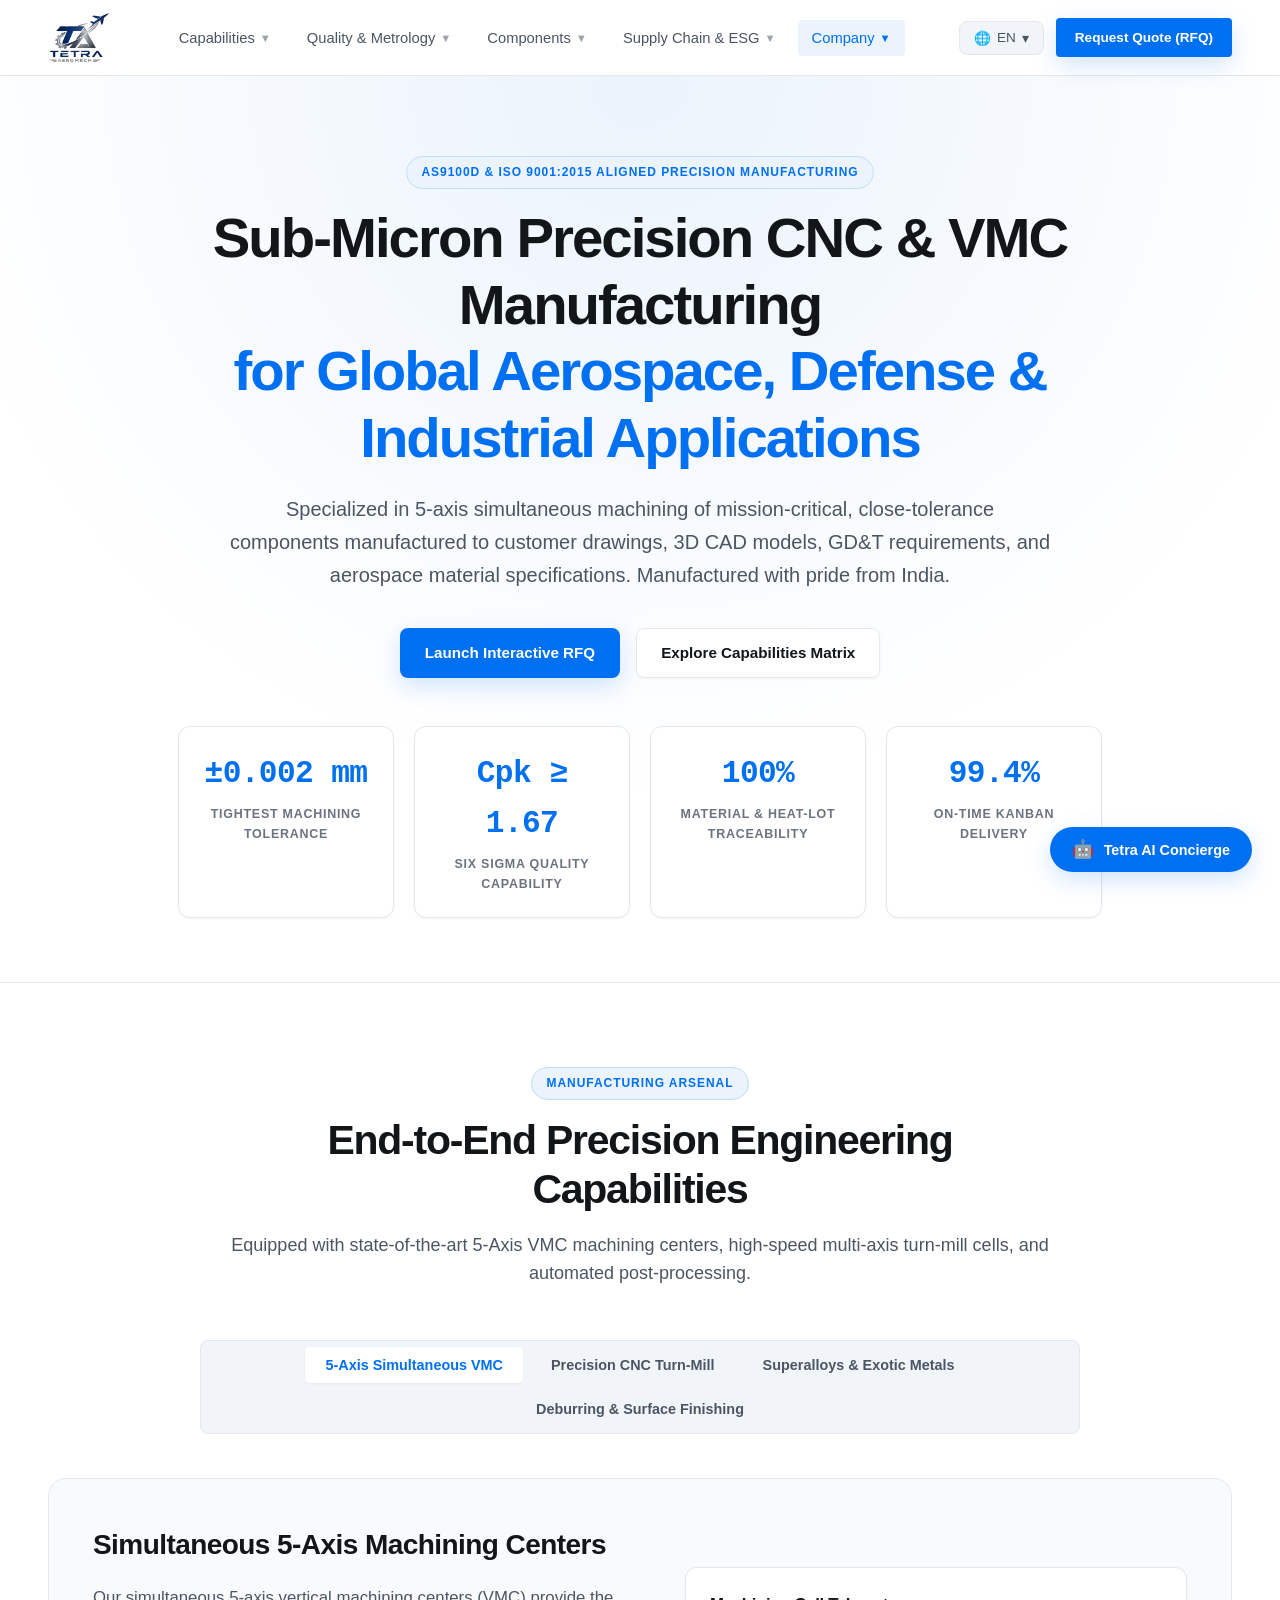
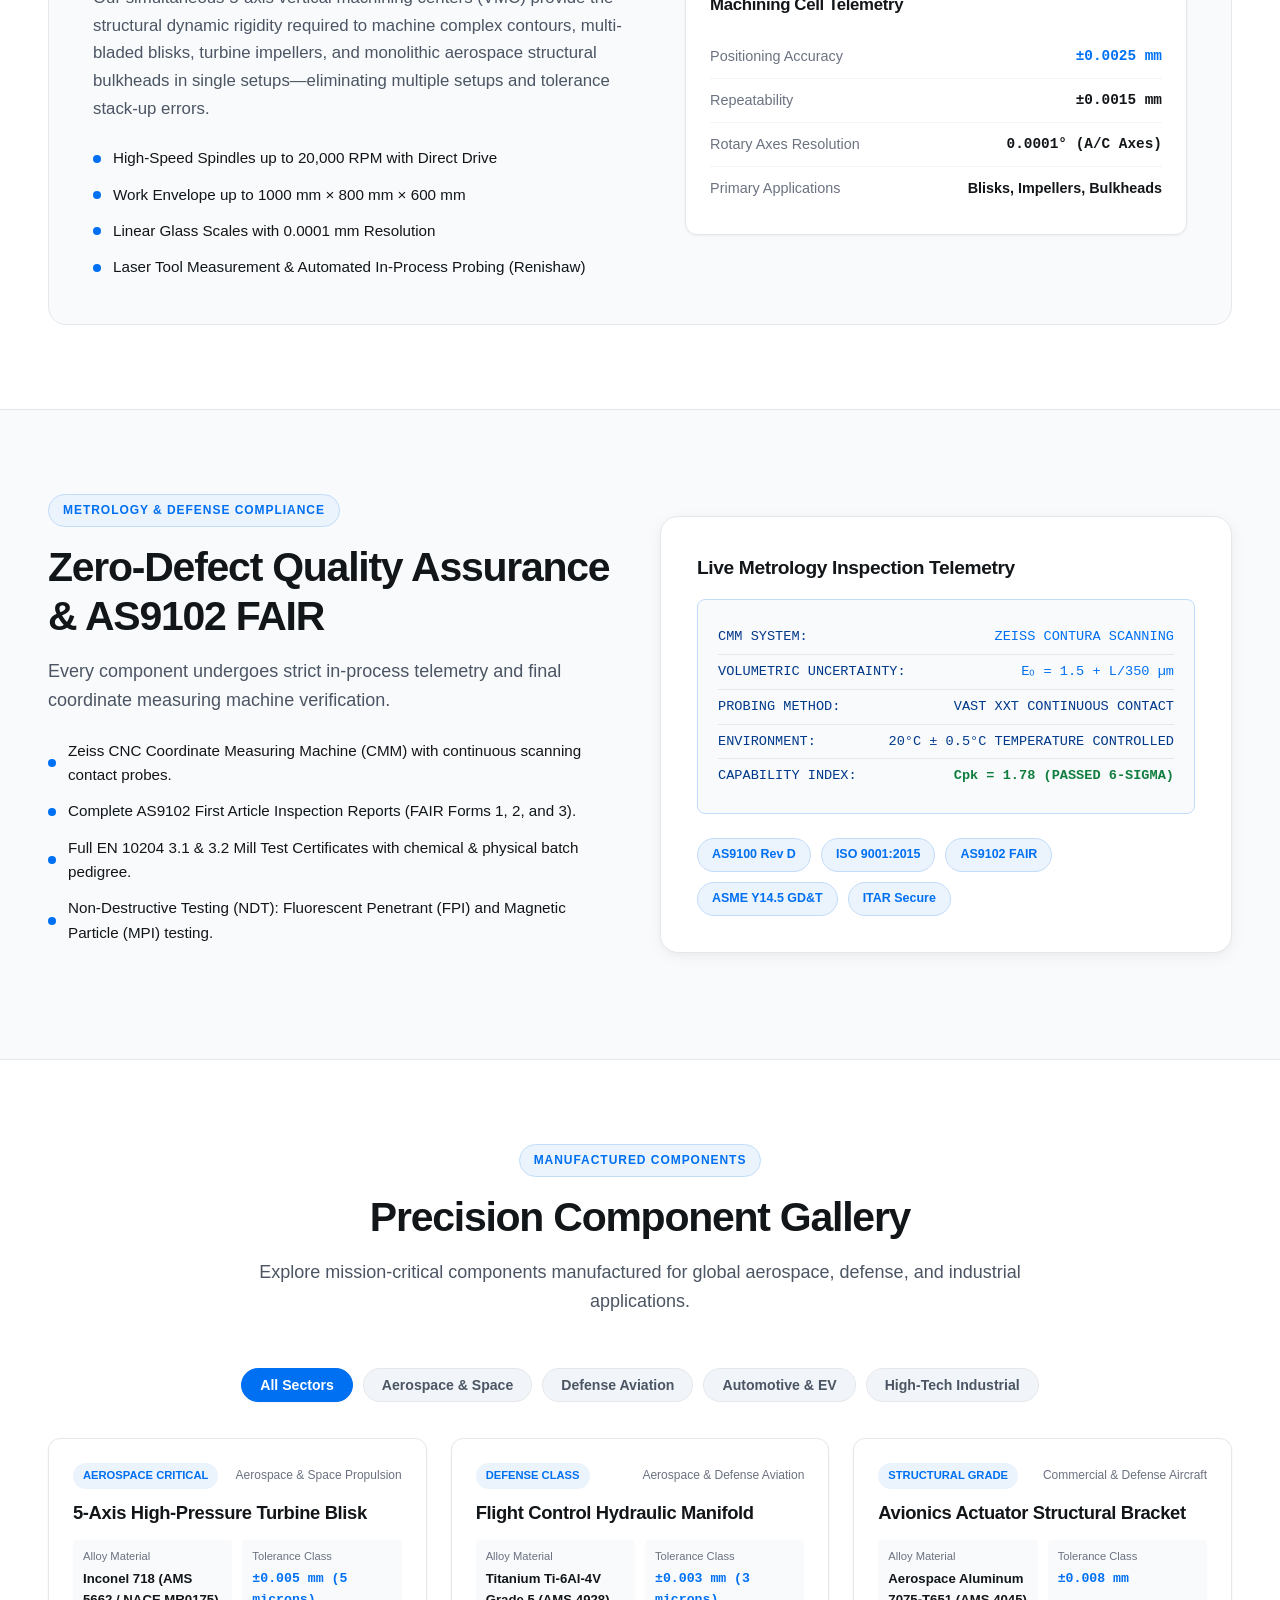
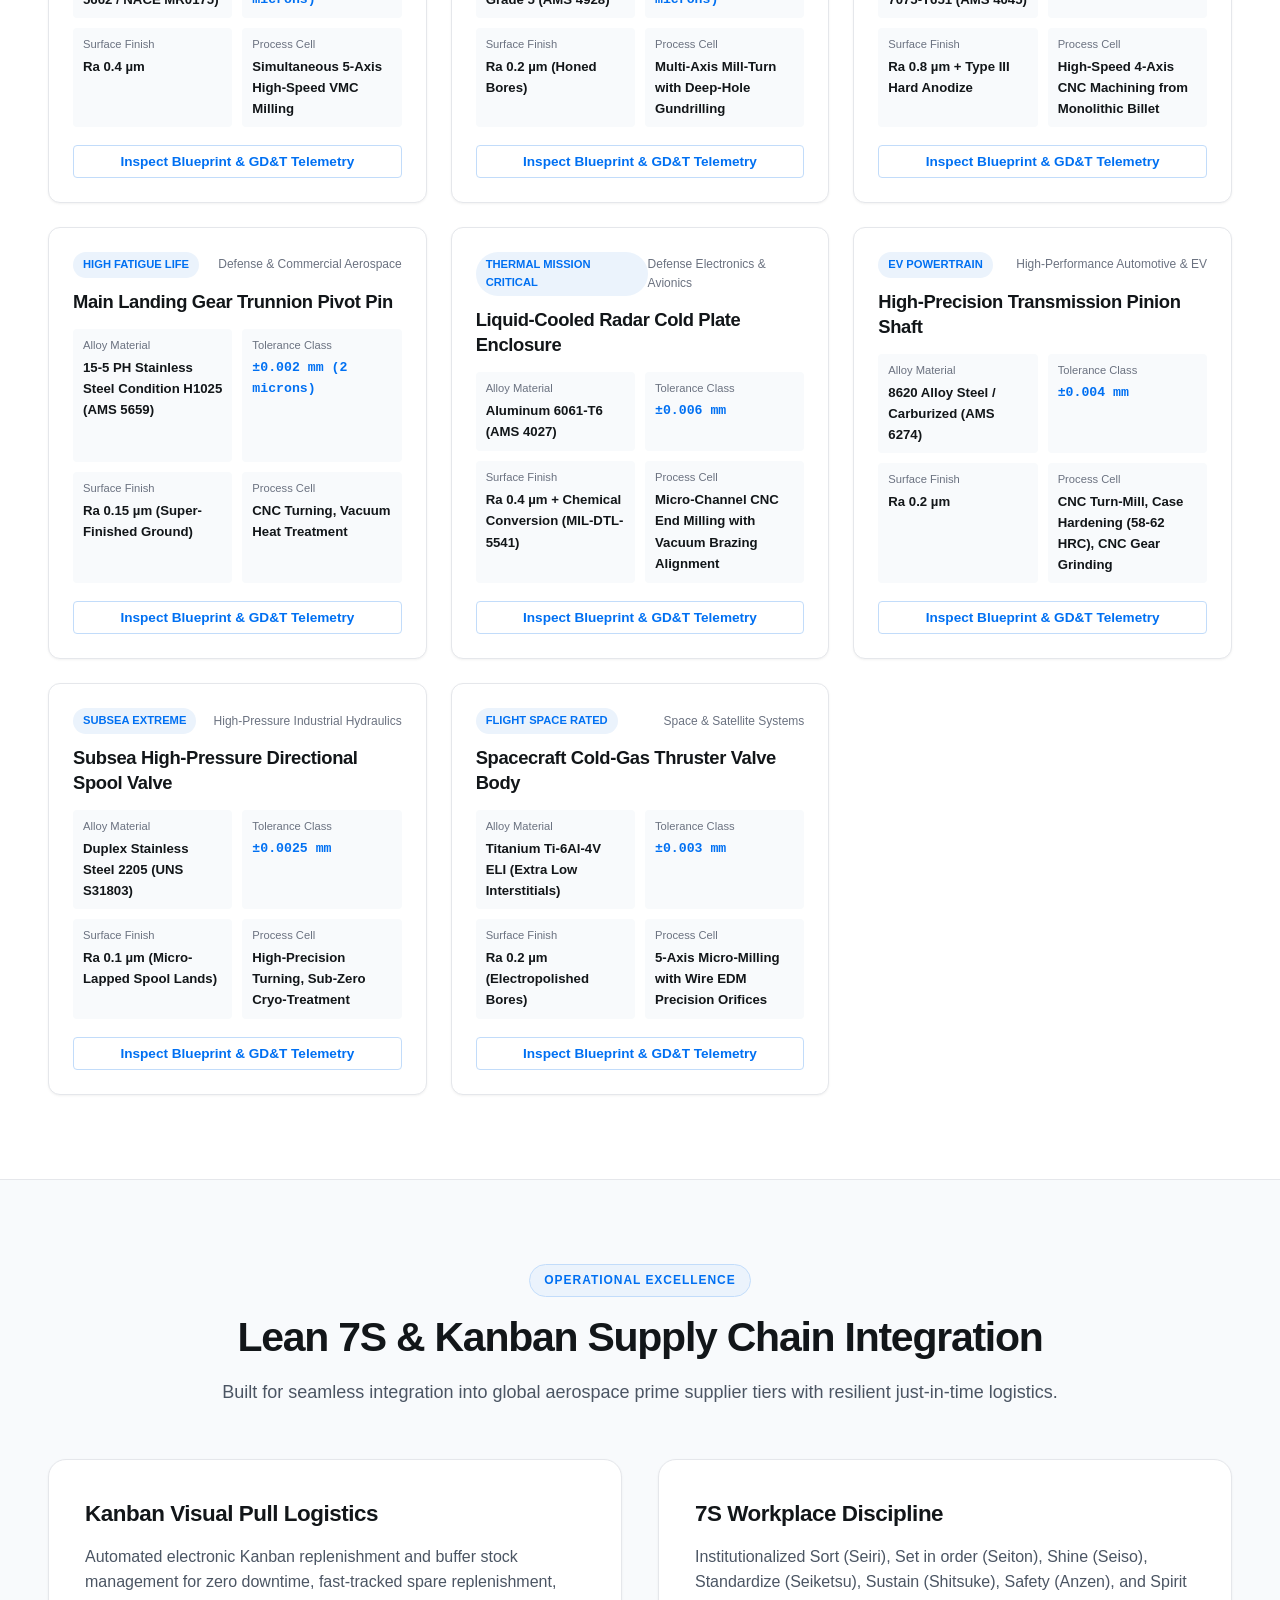
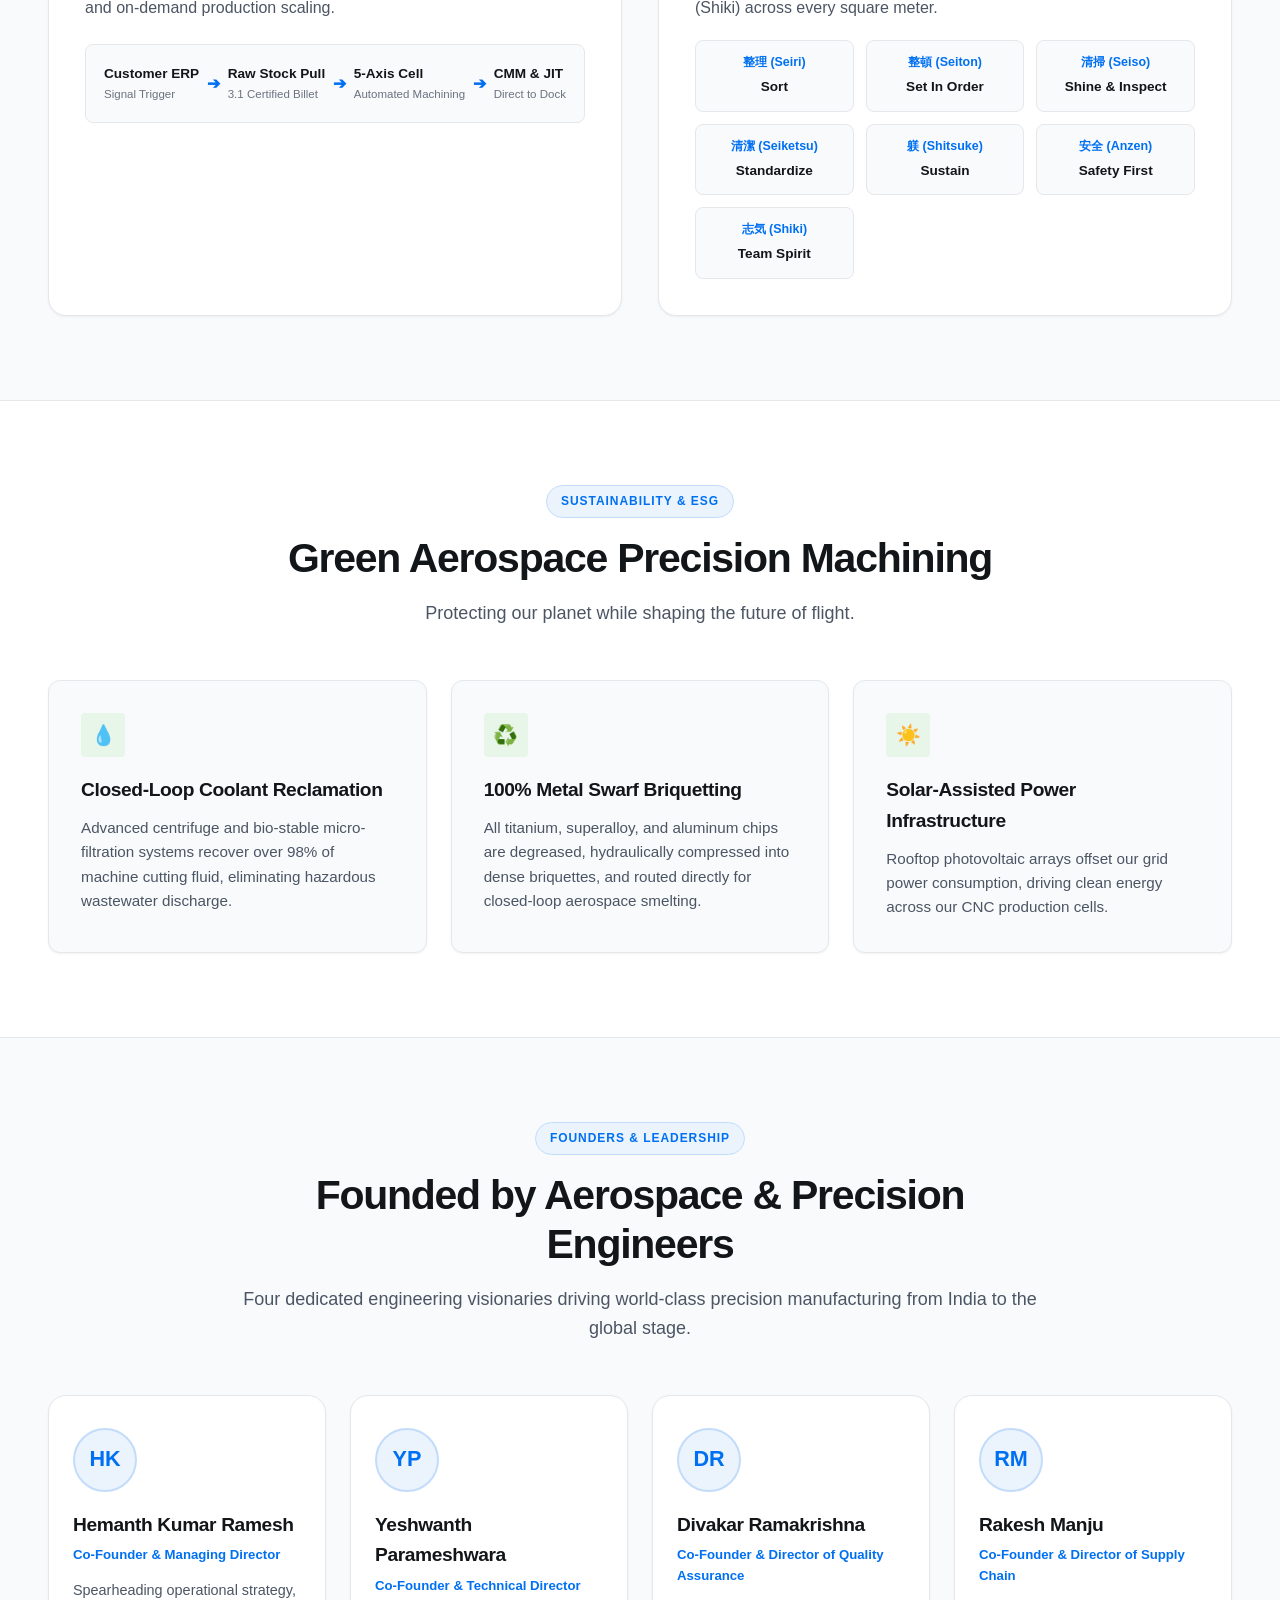
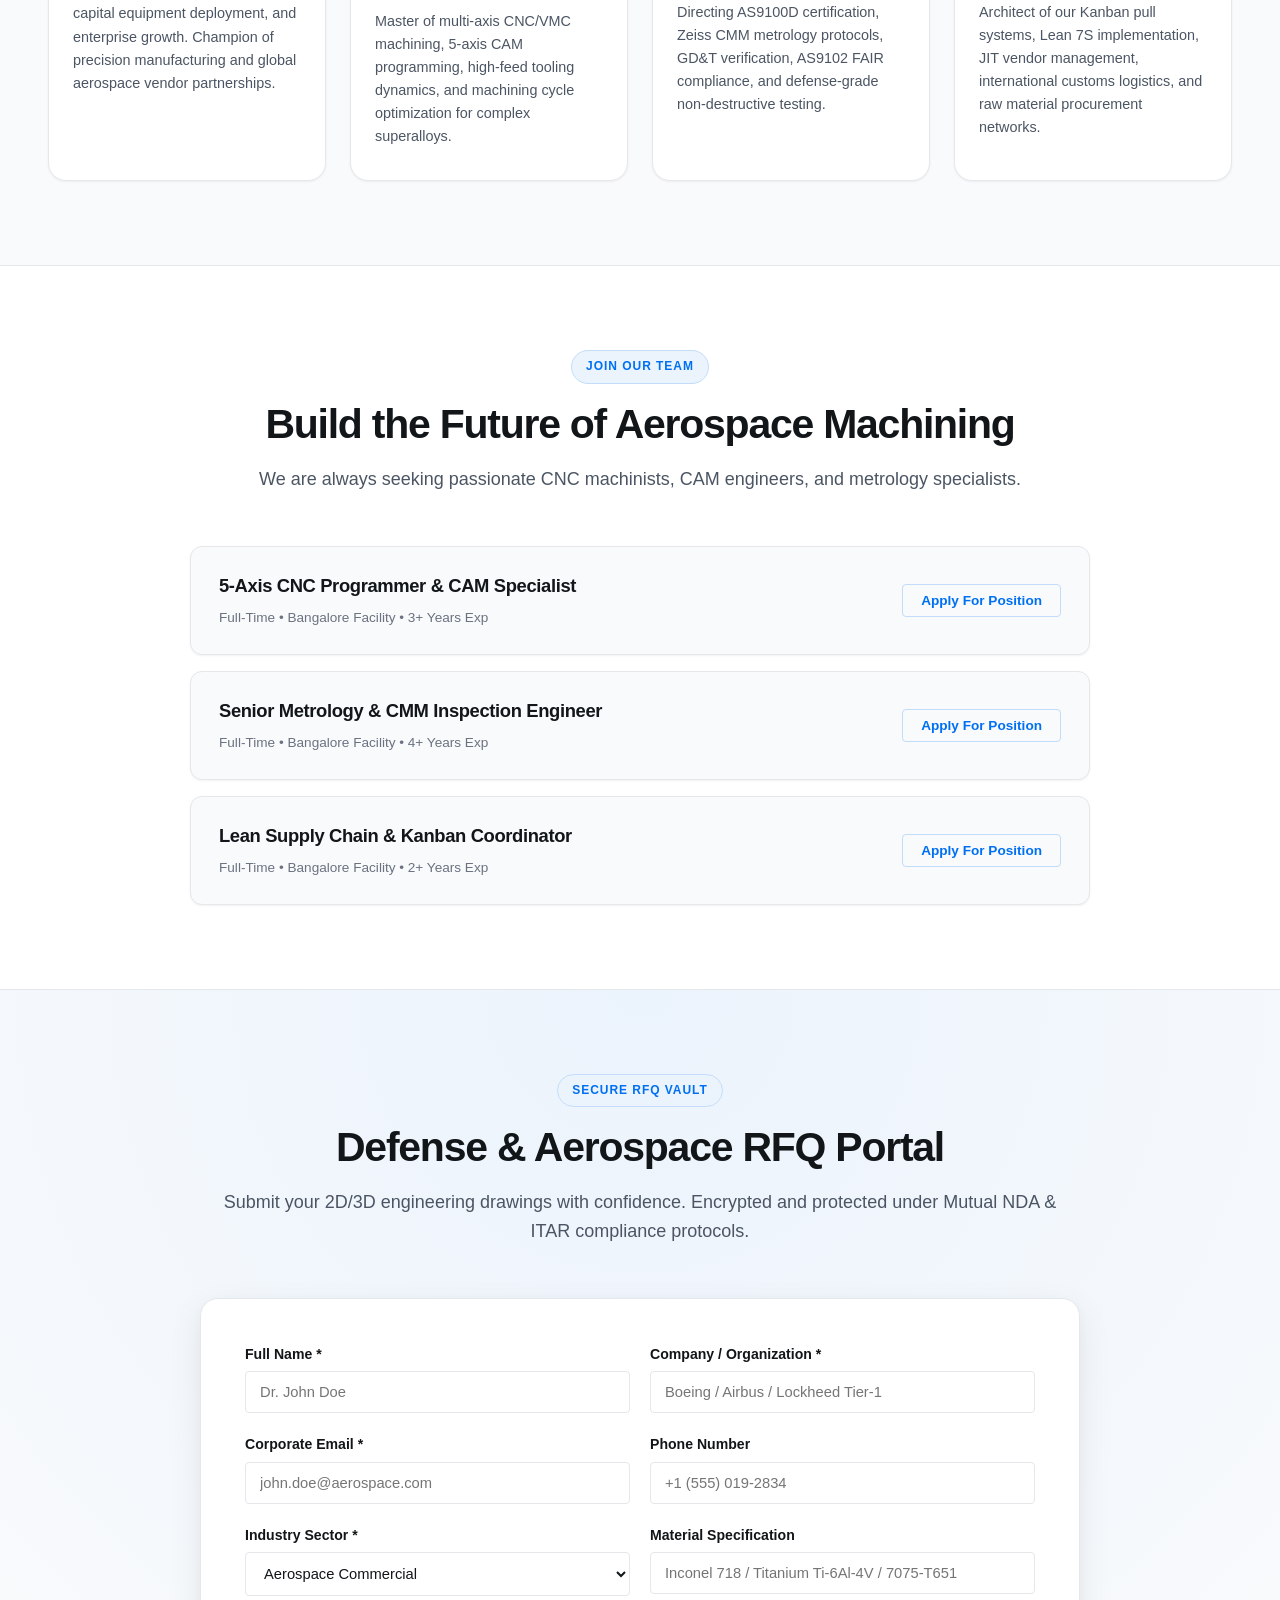
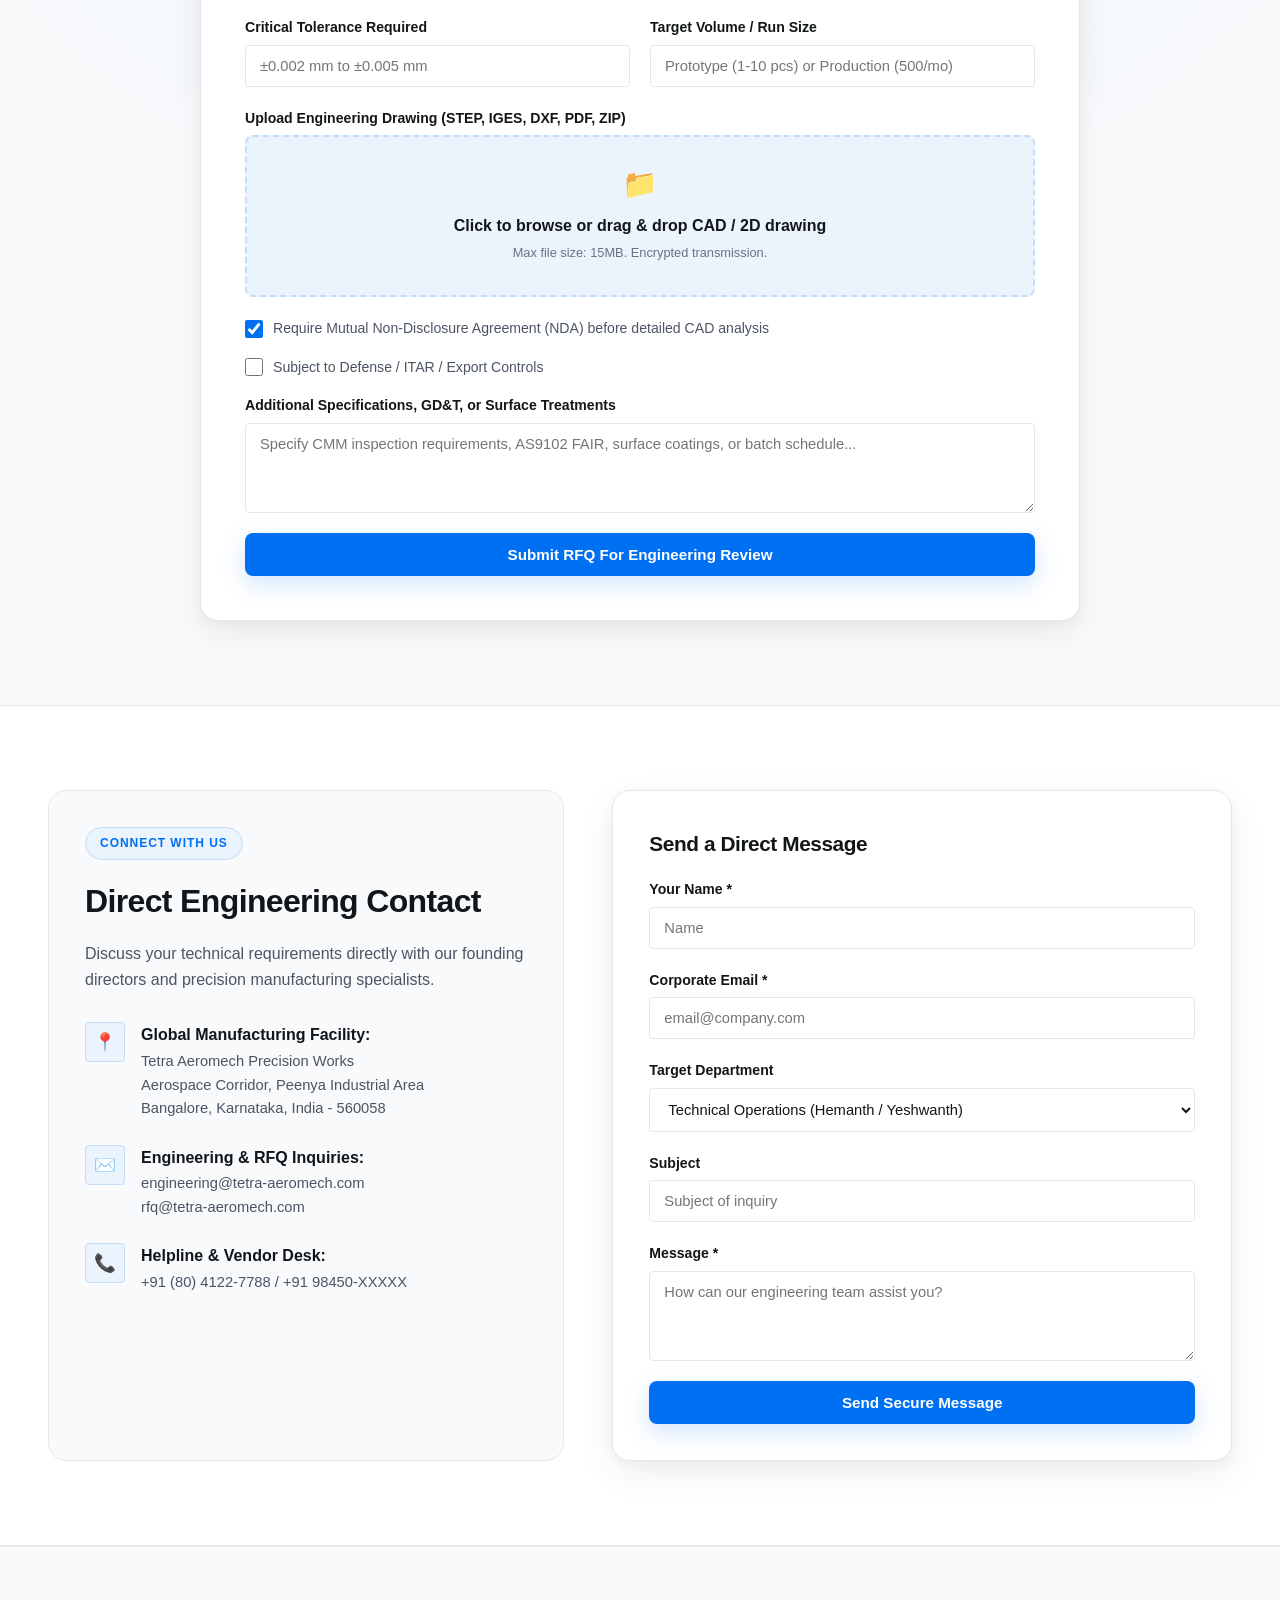
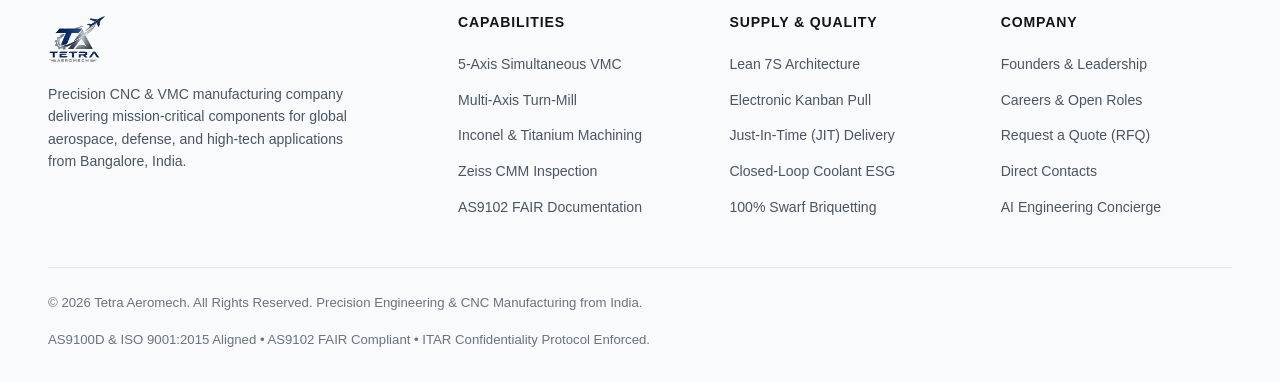
==== index.html @ 5cc13542 "feat: support root-level web hosting for direct Hostinger/Apache/Nginx deployment" ====
<!DOCTYPE html>
<html lang="en">
<head>
  <meta charset="UTF-8">
  <meta name="viewport" content="width=device-width, initial-scale=1.0">
  <title>Tetra Aeromech | Sub-Micron Precision CNC & VMC Manufacturing</title>
  <meta name="description" content="Precision Engineering & 5-Axis CNC/VMC Machining for Aerospace, Defense, Automotive & Industrial Applications. AS9100D aligned, AS9102 FAIR compliant, manufacturing from Bangalore, India.">
  <link rel="stylesheet" href="/css/styles.css">
</head>
<body>

  <!-- Page scroll progress bar -->
  <div class="page-progress" id="pageProgress" aria-hidden="true"></div>

  <!-- Scroll to top button -->
  <button class="scroll-top-btn" id="scrollTopBtn" aria-label="Back to top" title="Back to top">↑</button>

  <!-- ========================================================================
       APPLE-STYLE FROSTED HEADER & MEGA DROPDOWN NAVIGATION
       ======================================================================== -->

  <header class="site-header">
    <div class="container nav-bar">
      <!-- Prominent Brand Logo -->
      <a href="#" class="nav-brand" aria-label="Tetra Aeromech Home">
        <img src="/images/logo.png" alt="Tetra Aeromech" class="brand-logo-img">
      </a>

      <!-- Apple-Style Nav Menu with Mega Dropdowns -->
      <nav aria-label="Primary Navigation">
        <ul class="nav-menu">
          <!-- 1. Capabilities -->
          <li class="nav-item">
            <button class="nav-link-btn" aria-haspopup="true">
              <span data-i18n="nav_capabilities">Capabilities</span>
              <span class="chevron-icon">▼</span>
            </button>
            <div class="mega-dropdown">
              <div class="mega-grid-2">
                <a href="#capabilities" class="mega-link" onclick="window.switchTab('vmc')">
                  <div class="mega-icon">⚙️</div>
                  <div>
                    <div class="mega-title" data-i18n="cap_card1_title">5-Axis Simultaneous VMC</div>
                    <div class="mega-desc">Turbine blisks, impellers & structural bulkheads.</div>
                  </div>
                </a>
                <a href="#capabilities" class="mega-link" onclick="window.switchTab('turning')">
                  <div class="mega-icon">🔄</div>
                  <div>
                    <div class="mega-title" data-i18n="cap_card2_title">Precision CNC Turn-Mill</div>
                    <div class="mega-desc">Landing gear shafts & spool sleeves to sub-micron roundness.</div>
                  </div>
                </a>
                <a href="#capabilities" class="mega-link" onclick="window.switchTab('alloys')">
                  <div class="mega-icon">🛡️</div>
                  <div>
                    <div class="mega-title" data-i18n="cap_card3_title">Exotic Superalloys</div>
                    <div class="mega-desc">Inconel 718, Titanium Ti-6Al-4V, 7075-T651 & 15-5 PH.</div>
                  </div>
                </a>
                <a href="#capabilities" class="mega-link" onclick="window.switchTab('finishing')">
                  <div class="mega-icon">✨</div>
                  <div>
                    <div class="mega-title" data-i18n="cap_card4_title">Deburring & Surface Finishing</div>
                    <div class="mega-desc">Micro-bead blasting, passivation AMS 2700 & hard anodizing.</div>
                  </div>
                </a>
              </div>
            </div>
          </li>

          <!-- 2. Quality & Metrology -->
          <li class="nav-item">
            <button class="nav-link-btn" aria-haspopup="true">
              <span data-i18n="nav_metrology">Quality & Metrology</span>
              <span class="chevron-icon">▼</span>
            </button>
            <div class="mega-dropdown">
              <div class="mega-grid-2">
                <a href="#metrology" class="mega-link">
                  <div class="mega-icon">📐</div>
                  <div>
                    <div class="mega-title">Zeiss CNC CMM Inspection</div>
                    <div class="mega-desc">Continuous scanning contact probe verification.</div>
                  </div>
                </a>
                <a href="#metrology" class="mega-link">
                  <div class="mega-icon">📋</div>
                  <div>
                    <div class="mega-title">AS9102 FAIR Documentation</div>
                    <div class="mega-desc">First Article Inspection Reports (Forms 1, 2, and 3).</div>
                  </div>
                </a>
                <a href="#metrology" class="mega-link">
                  <div class="mega-icon">🏆</div>
                  <div>
                    <div class="mega-title">AS9100D & ISO 9001:2015</div>
                    <div class="mega-desc">Certified aerospace quality management framework.</div>
                  </div>
                </a>
                <a href="#metrology" class="mega-link">
                  <div class="mega-icon">🔬</div>
                  <div>
                    <div class="mega-title">EN 10204 3.1 & 3.2 Traceability</div>
                    <div class="mega-desc">Complete chemical, physical & NDT pedigree.</div>
                  </div>
                </a>
              </div>
            </div>
          </li>

          <!-- 3. Components -->
          <li class="nav-item">
            <button class="nav-link-btn" aria-haspopup="true">
              <span data-i18n="nav_components">Components</span>
              <span class="chevron-icon">▼</span>
            </button>
            <div class="mega-dropdown">
              <div class="mega-grid-2">
                <a href="#components" class="mega-link" onclick="window.filterComponents('aerospace')">
                  <div class="mega-icon">🚀</div>
                  <div>
                    <div class="mega-title" data-i18n="filter_aerospace">Aerospace & Space</div>
                    <div class="mega-desc">High-pressure turbine blisks & cold-gas thruster housings.</div>
                  </div>
                </a>
                <a href="#components" class="mega-link" onclick="window.filterComponents('defense')">
                  <div class="mega-icon">🛡️</div>
                  <div>
                    <div class="mega-title" data-i18n="filter_defense">Defense Aviation</div>
                    <div class="mega-desc">Hydraulic manifolds, actuator brackets & landing gear pins.</div>
                  </div>
                </a>
                <a href="#components" class="mega-link" onclick="window.filterComponents('automotive')">
                  <div class="mega-icon">🏎️</div>
                  <div>
                    <div class="mega-title" data-i18n="filter_automotive">Automotive & EV</div>
                    <div class="mega-desc">High-precision transmission pinions & motor shafts.</div>
                  </div>
                </a>
                <a href="#components" class="mega-link" onclick="window.filterComponents('industrial')">
                  <div class="mega-icon">🏭</div>
                  <div>
                    <div class="mega-title" data-i18n="filter_industrial">High-Tech Industrial</div>
                    <div class="mega-desc">Subsea high-pressure valves & micro-lapped spools.</div>
                  </div>
                </a>
              </div>
            </div>
          </li>

          <!-- 4. Supply Chain & ESG -->
          <li class="nav-item">
            <button class="nav-link-btn" aria-haspopup="true">
              <span data-i18n="nav_supply_chain">Supply Chain & ESG</span>
              <span class="chevron-icon">▼</span>
            </button>
            <div class="mega-dropdown">
              <div class="mega-grid-2">
                <a href="#supply-chain" class="mega-link">
                  <div class="mega-icon">📊</div>
                  <div>
                    <div class="mega-title">Lean 7S Architecture</div>
                    <div class="mega-desc">Sort, Set in Order, Shine, Standardize, Sustain, Safety, Spirit.</div>
                  </div>
                </a>
                <a href="#supply-chain" class="mega-link">
                  <div class="mega-icon">🔄</div>
                  <div>
                    <div class="mega-title">Kanban Visual Pull System</div>
                    <div class="mega-desc">ERP-driven replenishment with >99.4% on-time delivery.</div>
                  </div>
                </a>
                <a href="#sustainability" class="mega-link">
                  <div class="mega-icon">💧</div>
                  <div>
                    <div class="mega-title">Closed-Loop Coolant ESG</div>
                    <div class="mega-desc">>98% cutting fluid recovery & zero wastewater discharge.</div>
                  </div>
                </a>
                <a href="#sustainability" class="mega-link">
                  <div class="mega-icon">♻️</div>
                  <div>
                    <div class="mega-title">100% Swarf Briquetting</div>
                    <div class="mega-desc">Direct metallurgical recycling for aerospace titanium/alloys.</div>
                  </div>
                </a>
              </div>
            </div>
          </li>

          <!-- 5. Company -->
          <li class="nav-item">
            <button class="nav-link-btn" aria-haspopup="true">
              <span data-i18n="nav_leadership">Company</span>
              <span class="chevron-icon">▼</span>
            </button>
            <div class="mega-dropdown">
              <div class="mega-grid-2">
                <a href="#leadership" class="mega-link">
                  <div class="mega-icon">👥</div>
                  <div>
                    <div class="mega-title">Founders & Leadership</div>
                    <div class="mega-desc">Meet Hemanth, Yeshwanth, Divakar & Rakesh.</div>
                  </div>
                </a>
                <a href="#careers" class="mega-link">
                  <div class="mega-icon">💼</div>
                  <div>
                    <div class="mega-title" data-i18n="nav_careers">Careers Portal</div>
                    <div class="mega-desc">Join our precision engineering team in Bangalore.</div>
                  </div>
                </a>
                <a href="#contact" class="mega-link">
                  <div class="mega-icon">📍</div>
                  <div>
                    <div class="mega-title" data-i18n="nav_contact">Contact Facility</div>
                    <div class="mega-desc">Global vendor desk, phone helpline & plant address.</div>
                  </div>
                </a>
                <a href="javascript:void(0)" class="mega-link" onclick="window.openChat()">
                  <div class="mega-icon">🤖</div>
                  <div>
                    <div class="mega-title">Tetra AI Concierge</div>
                    <div class="mega-desc">Instant answers on tolerances, materials & RFQs.</div>
                  </div>
                </a>
              </div>
            </div>
          </li>
        </ul>
      </nav>

      <!-- Action Buttons & Language Switcher -->
      <div class="nav-actions">
        <!-- Language Dropdown -->
        <div class="lang-dropdown">
          <button class="lang-btn" id="langDropdownBtn" aria-label="Select Language">
            🌐 <span id="currentLangLabel">EN</span> ▾
          </button>
          <div class="lang-menu" id="langDropdownMenu">
            <button class="lang-option active" data-lang="en">🇬🇧 English</button>
            <button class="lang-option" data-lang="de">🇩🇪 Deutsch</button>
            <button class="lang-option" data-lang="fr">🇫🇷 Français</button>
            <button class="lang-option" data-lang="ja">🇯🇵 日本語</button>
            <button class="lang-option" data-lang="es">🇪🇸 Español</button>
          </div>
        </div>

        <a href="#rfq" class="btn btn-sm btn-primary" data-i18n="nav_rfq_btn">Request Quote (RFQ)</a>

        <!-- Mobile Menu Toggle -->
        <button class="mobile-toggle" id="mobileToggle" aria-label="Open Mobile Menu">
          <span></span><span></span><span></span>
        </button>
      </div>
    </div>
  </header>

  <!-- Mobile Drawer Menu -->
  <div class="mobile-drawer" id="mobileDrawer">
    <a href="#capabilities" class="mobile-link" data-i18n="nav_capabilities">Capabilities</a>
    <a href="#metrology" class="mobile-link" data-i18n="nav_metrology">Quality & Metrology</a>
    <a href="#components" class="mobile-link" data-i18n="nav_components">Components</a>
    <a href="#supply-chain" class="mobile-link" data-i18n="nav_supply_chain">Supply Chain & 7S</a>
    <a href="#sustainability" class="mobile-link" data-i18n="nav_sustainability">Sustainability</a>
    <a href="#leadership" class="mobile-link" data-i18n="nav_leadership">Leadership</a>
    <a href="#careers" class="mobile-link" data-i18n="nav_careers">Careers</a>
    <a href="#contact" class="mobile-link" data-i18n="nav_contact">Contact</a>
    <a href="#rfq" class="btn btn-primary" data-i18n="nav_rfq_btn">Request Quote (RFQ)</a>
  </div>

  <main>
    <!-- ========================================================================
         HERO SECTION (CLEAN SPACIOUS APPLE/SAP BANNER)
         ======================================================================== -->
    <section class="hero-section" id="home">
      <div class="container hero-inner">
        <div class="badge-pill hero-animate" data-i18n="hero_badge">
          AS9100D & ISO 9001:2015 ALIGNED PRECISION MANUFACTURING
        </div>
        
        <h1 class="hero-headline hero-animate">
          Sub-Micron Precision CNC & VMC Manufacturing<br>
          <span class="text-blue">for Global Aerospace, Defense & Industrial Applications</span>
        </h1>

        <p class="hero-desc hero-animate" data-i18n="hero_desc">
          Specialized in 5-axis simultaneous machining of mission-critical, close-tolerance components manufactured to customer drawings, 3D CAD models, GD&T requirements, and aerospace material specifications. Manufactured with pride from India.
        </p>

        <div class="hero-cta-row hero-animate">
          <a href="#rfq" class="btn btn-primary" data-i18n="hero_cta_rfq">Launch Interactive RFQ</a>
          <a href="#capabilities" class="btn btn-secondary">Explore Capabilities Matrix</a>
        </div>

        <!-- Telemetry Metrics Row -->
        <div class="metrics-row reveal-group hero-animate">
          <div class="metric-card">
            <div class="metric-val" data-i18n="stat_tolerance_val">±0.002 mm</div>
            <div class="metric-lbl" data-i18n="stat_tolerance_lbl">Tightest Machining Tolerance</div>
          </div>
          <div class="metric-card">
            <div class="metric-val" data-i18n="stat_cpk_val">Cpk ≥ 1.67</div>
            <div class="metric-lbl" data-i18n="stat_cpk_lbl">Six Sigma Quality Capability</div>
          </div>
          <div class="metric-card">
            <div class="metric-val" data-i18n="stat_trace_val">100%</div>
            <div class="metric-lbl" data-i18n="stat_trace_lbl">Material & Heat-Lot Traceability</div>
          </div>
          <div class="metric-card">
            <div class="metric-val" data-i18n="stat_otd_val">99.4%</div>
            <div class="metric-lbl" data-i18n="stat_otd_lbl">On-Time Kanban Delivery</div>
          </div>
        </div>
      </div>
    </section>

    <!-- ========================================================================
         CAPABILITIES ARCHITECTURE (TABBED SEGMENTED CONTROL)
         ======================================================================== -->
    <section class="capabilities-section" id="capabilities">
      <div class="container">
        <div class="section-header reveal">
          <div class="badge-pill" data-i18n="cap_section_badge">MANUFACTURING ARSENAL</div>
          <h2 class="section-title" data-i18n="cap_title">End-to-End Precision Engineering Capabilities</h2>
          <p class="section-subtitle" data-i18n="cap_subtitle">
            Equipped with state-of-the-art 5-Axis VMC machining centers, high-speed multi-axis turn-mill cells, and automated post-processing.
          </p>
        </div>

        <!-- Apple-Style Tab Picker -->
        <div class="tab-picker">
          <button class="tab-btn active" data-tab="vmc">5-Axis Simultaneous VMC</button>
          <button class="tab-btn" data-tab="turning">Precision CNC Turn-Mill</button>
          <button class="tab-btn" data-tab="alloys">Superalloys & Exotic Metals</button>
          <button class="tab-btn" data-tab="finishing">Deburring & Surface Finishing</button>
        </div>

        <!-- Tab 1: 5-Axis VMC -->
        <div class="tab-content active" id="tab-vmc">
          <div class=capability-feature-grid reveal-group">
            <div>
              <h3 class="cap-detail-title">Simultaneous 5-Axis Machining Centers</h3>
              <p class="cap-detail-text">
                Our simultaneous 5-axis vertical machining centers (VMC) provide the structural dynamic rigidity required to machine complex contours, multi-bladed blisks, turbine impellers, and monolithic aerospace structural bulkheads in single setups—eliminating multiple setups and tolerance stack-up errors.
              </p>
              <ul class="spec-list">
                <li class="spec-item"><span class="spec-bullet"></span><span>High-Speed Spindles up to 20,000 RPM with Direct Drive</span></li>
                <li class="spec-item"><span class="spec-bullet"></span><span>Work Envelope up to 1000 mm × 800 mm × 600 mm</span></li>
                <li class="spec-item"><span class="spec-bullet"></span><span>Linear Glass Scales with 0.0001 mm Resolution</span></li>
                <li class="spec-item"><span class="spec-bullet"></span><span>Laser Tool Measurement & Automated In-Process Probing (Renishaw)</span></li>
              </ul>
            </div>
            <div class="cap-spec-table">
              <h4 style="margin-bottom: 16px; font-size: 1.05rem;">Machining Cell Telemetry</h4>
              <div class="cap-spec-row">
                <span class="cap-spec-label">Positioning Accuracy</span>
                <span class="cap-spec-val font-mono text-blue">±0.0025 mm</span>
              </div>
              <div class="cap-spec-row">
                <span class="cap-spec-label">Repeatability</span>
                <span class="cap-spec-val font-mono">±0.0015 mm</span>
              </div>
              <div class="cap-spec-row">
                <span class="cap-spec-label">Rotary Axes Resolution</span>
                <span class="cap-spec-val font-mono">0.0001° (A/C Axes)</span>
              </div>
              <div class="cap-spec-row">
                <span class="cap-spec-label">Primary Applications</span>
                <span class="cap-spec-val">Blisks, Impellers, Bulkheads</span>
              </div>
            </div>
          </div>
        </div>

        <!-- Tab 2: Turn-Mill -->
        <div class="tab-content" id="tab-turning">
          <div class=capability-feature-grid reveal-group">
            <div>
              <h3 class="cap-detail-title">High-Precision Multi-Axis CNC Turning & Turn-Mill</h3>
              <p class="cap-detail-text">
                Multi-spindle, multi-turret CNC turning centers equipped with driven live tooling, C-axis and Y-axis capability. Designed for cylindrical parts requiring sub-micron roundness, concentricity, and fine thread tolerances.
              </p>
              <ul class="spec-list">
                <li class="spec-item"><span class="spec-bullet"></span><span>Twin Spindle & Dual Turret with Synchronized Part Transfer</span></li>
                <li class="spec-item"><span class="spec-bullet"></span><span>Bar Capacity up to Ø65 mm; Chucking Capacity up to Ø320 mm</span></li>
                <li class="spec-item"><span class="spec-bullet"></span><span>Deep-Hole Gun Drilling & Reaming down to 1 µm diametral control</span></li>
                <li class="spec-item"><span class="spec-bullet"></span><span>Live Tooling up to 12,000 RPM for Milling, Tapping & Cross-Drilling</span></li>
              </ul>
            </div>
            <div class="cap-spec-table">
              <h4 style="margin-bottom: 16px; font-size: 1.05rem;">Turning Specifications</h4>
              <div class="cap-spec-row">
                <span class="cap-spec-label">Roundness / Circularity</span>
                <span class="cap-spec-val font-mono text-blue">0.0015 mm</span>
              </div>
              <div class="cap-spec-row">
                <span class="cap-spec-label">Cylindricity Control</span>
                <span class="cap-spec-val font-mono">0.0020 mm</span>
              </div>
              <div class="cap-spec-row">
                <span class="cap-spec-label">Surface Finish (Turned)</span>
                <span class="cap-spec-val font-mono">Ra 0.2 µm</span>
              </div>
              <div class="cap-spec-row">
                <span class="cap-spec-label">Primary Applications</span>
                <span class="cap-spec-val">Shafts, Trunnions, Spools</span>
              </div>
            </div>
          </div>
        </div>

        <!-- Tab 3: Superalloys -->
        <div class="tab-content" id="tab-alloys">
          <div class=capability-feature-grid reveal-group">
            <div>
              <h3 class="cap-detail-title">Advanced Aerospace Alloys & Superalloys</h3>
              <p class="cap-detail-text">
                High-temperature superalloys and refractory metals demand specialized cutting tool geometries, rigid clamping, high-pressure through-spindle coolant (70 bar), and precise feed-rate regulation. We machine certified raw billets directly from approved mill sources.
              </p>
              <ul class="spec-list">
                <li class="spec-item"><span class="spec-bullet"></span><span><strong>Nickel Superalloys:</strong> Inconel 718 (AMS 5662), Inconel 625, Hastelloy X, Nimonic 90</span></li>
                <li class="spec-item"><span class="spec-bullet"></span><span><strong>Titanium Alloys:</strong> Ti-6Al-4V Grade 5 (AMS 4928), Grade 23 (ELI), Beta-C</span></li>
                <li class="spec-item"><span class="spec-bullet"></span><span><strong>Aerospace Aluminum:</strong> 7075-T651, 2024-T351, 6061-T6, Al-Li</span></li>
                <li class="spec-item"><span class="spec-bullet"></span><span><strong>Precipitation Hardening Steels:</strong> 15-5 PH (AMS 5659), 17-4 PH, Maraging 300</span></li>
              </ul>
            </div>
            <div class="cap-spec-table">
              <h4 style="margin-bottom: 16px; font-size: 1.05rem;">Material Certification Standards</h4>
              <div class="cap-spec-row">
                <span class="cap-spec-label">Mill Test Reports</span>
                <span class="cap-spec-val">EN 10204 3.1 & 3.2</span>
              </div>
              <div class="cap-spec-row">
                <span class="cap-spec-label">Heat Treatment Pedigree</span>
                <span class="cap-spec-val">AMS 2750 Pyrometry</span>
              </div>
              <div class="cap-spec-row">
                <span class="cap-spec-label">Raw Material Sources</span>
                <span class="cap-spec-val">DFARS & RoHS Compliant</span>
              </div>
              <div class="cap-spec-row">
                <span class="cap-spec-label">Batch Traceability</span>
                <span class="cap-spec-val font-mono text-blue">100% Heat-Lot Barcode</span>
              </div>
            </div>
          </div>
        </div>

        <!-- Tab 4: Finishing -->
        <div class="tab-content" id="tab-finishing">
          <div class=capability-feature-grid reveal-group">
            <div>
              <h3 class="cap-detail-title">Deburring, Surface Finishing & Special Processes</h3>
              <p class="cap-detail-text">
                Post-machining edge radiusing, micro-deburring under microscope inspection, chemical passivation, and special coatings ensure components meet strict aerospace fatigue life and corrosion resistance requirements.
              </p>
              <ul class="spec-list">
                <li class="spec-item"><span class="spec-bullet"></span><span>Micro-Bead Blasting & Controlled Glass Bead Peening</span></li>
                <li class="spec-item"><span class="spec-bullet"></span><span>Ultrasonic Multi-Stage Solvent Degreasing & Cleanroom Packaging</span></li>
                <li class="spec-item"><span class="spec-bullet"></span><span>Chemical Passivation per AMS 2700 / ASTM A967 (Citric & Nitric)</span></li>
                <li class="spec-item"><span class="spec-bullet"></span><span>MIL-A-8625 Type III Hard Anodizing & Chemical Film (MIL-DTL-5541)</span></li>
              </ul>
            </div>
            <div class="cap-spec-table">
              <h4 style="margin-bottom: 16px; font-size: 1.05rem;">Process Standards</h4>
              <div class="cap-spec-row">
                <span class="cap-spec-label">Cleanliness Level</span>
                <span class="cap-spec-val">ISO Class 7 Cleanroom</span>
              </div>
              <div class="cap-spec-row">
                <span class="cap-spec-label">Passivation Standard</span>
                <span class="cap-spec-val">AMS 2700 Method 1/2</span>
              </div>
              <div class="cap-spec-row">
                <span class="cap-spec-label">Hard Anodizing</span>
                <span class="cap-spec-val">MIL-A-8625 Type III Class 1/2</span>
              </div>
              <div class="cap-spec-row">
                <span class="cap-spec-label">NDT Inspection</span>
                <span class="cap-spec-val text-blue font-mono">FPI & MPI Certified</span>
              </div>
            </div>
          </div>
        </div>
      </div>
    </section>

    <!-- ========================================================================
         METROLOGY & DEFENSE QUALITY ASSURANCE LAB
         ======================================================================== -->
    <section class="metrology-section" id="metrology">
      <div class="container">
        <div class=metrology-grid reveal-group">
          <div>
            <div class="badge-pill" data-i18n="metro_badge">METROLOGY & DEFENSE COMPLIANCE</div>
            <h2 class="section-title" data-i18n="metro_title">Zero-Defect Quality Assurance & AS9102 FAIR</h2>
            <p class="section-subtitle" data-i18n="metro_subtitle" style="margin-bottom: 24px;">
              Every component undergoes strict in-process telemetry and final coordinate measuring machine verification.
            </p>
            <ul class="spec-list" style="margin-bottom: 30px;">
              <li class="spec-item">
                <span class="spec-bullet"></span>
                <span data-i18n="metro_point1">Zeiss CNC Coordinate Measuring Machine (CMM) with continuous scanning contact probes.</span>
              </li>
              <li class="spec-item">
                <span class="spec-bullet"></span>
                <span data-i18n="metro_point2">Complete AS9102 First Article Inspection Reports (FAIR Forms 1, 2, and 3).</span>
              </li>
              <li class="spec-item">
                <span class="spec-bullet"></span>
                <span data-i18n="metro_point3">Full EN 10204 3.1 & 3.2 Mill Test Certificates with chemical & physical batch pedigree.</span>
              </li>
              <li class="spec-item">
                <span class="spec-bullet"></span>
                <span data-i18n="metro_point4">Non-Destructive Testing (NDT): Fluorescent Penetrant (FPI) and Magnetic Particle (MPI) testing.</span>
              </li>
            </ul>
          </div>

          <div class="metrology-card">
            <h3 style="margin-bottom: 16px; font-size: 1.2rem;">Live Metrology Inspection Telemetry</h3>
            <div class="telemetry-live-box">
              <div class="telemetry-row">
                <span>CMM SYSTEM:</span>
                <span class="font-mono text-blue">ZEISS CONTURA SCANNING</span>
              </div>
              <div class="telemetry-row">
                <span>VOLUMETRIC UNCERTAINTY:</span>
                <span class="font-mono text-blue">E₀ = 1.5 + L/350 µm</span>
              </div>
              <div class="telemetry-row">
                <span>PROBING METHOD:</span>
                <span>VAST XXT CONTINUOUS CONTACT</span>
              </div>
              <div class="telemetry-row">
                <span>ENVIRONMENT:</span>
                <span>20°C ± 0.5°C TEMPERATURE CONTROLLED</span>
              </div>
              <div class="telemetry-row">
                <span>CAPABILITY INDEX:</span>
                <span style="color: #107E3E; font-weight: 700;">Cpk = 1.78 (PASSED 6-SIGMA)</span>
              </div>
            </div>

            <div class="compliance-badge-row">
              <span class="comp-badge-pill">AS9100 Rev D</span>
              <span class="comp-badge-pill">ISO 9001:2015</span>
              <span class="comp-badge-pill">AS9102 FAIR</span>
              <span class="comp-badge-pill">ASME Y14.5 GD&T</span>
              <span class="comp-badge-pill">ITAR Secure</span>
            </div>
          </div>
        </div>
      </div>
    </section>

    <!-- ========================================================================
         COMPONENTS SHOWCASE & GALLERY
         ======================================================================== -->
    <section class="components-section" id="components">
      <div class="container">
        <div class="section-header reveal">
          <div class="badge-pill" data-i18n="gallery_badge">MANUFACTURED COMPONENTS</div>
          <h2 class="section-title" data-i18n="gallery_title">Precision Component Gallery</h2>
          <p class="section-subtitle" data-i18n="gallery_subtitle">
            Explore mission-critical components manufactured for global aerospace, defense, and industrial applications.
          </p>
        </div>

        <!-- Filter Row -->
        <div class="filter-row">
          <button class="filter-btn active" data-filter="all" data-i18n="filter_all">All Sectors</button>
          <button class="filter-btn" data-filter="aerospace" data-i18n="filter_aerospace">Aerospace & Space</button>
          <button class="filter-btn" data-filter="defense" data-i18n="filter_defense">Defense Aviation</button>
          <button class="filter-btn" data-filter="automotive" data-i18n="filter_automotive">Automotive & EV</button>
          <button class="filter-btn" data-filter="industrial" data-i18n="filter_industrial">High-Tech Industrial</button>
        </div>

        <div class="components-grid" id="componentsGrid">
          <!-- Dynamically populated by app.js -->
        </div>
      </div>
    </section>

    <!-- ========================================================================
         SUPPLY CHAIN, LEAN 7S & KANBAN PULL LOGISTICS
         ======================================================================== -->
    <section class="supply-section" id="supply-chain">
      <div class="container">
        <div class="section-header reveal">
          <div class="badge-pill" data-i18n="supply_badge">OPERATIONAL EXCELLENCE</div>
          <h2 class="section-title" data-i18n="supply_title">Lean 7S & Kanban Supply Chain Integration</h2>
          <p class="section-subtitle" data-i18n="supply_subtitle">
            Built for seamless integration into global aerospace prime supplier tiers with resilient just-in-time logistics.
          </p>
        </div>

        <div class="supply-grid">
          <!-- Kanban Box -->
          <div class="supply-card">
            <h3 style="font-size: 1.4rem; margin-bottom: 12px;" data-i18n="supply_kanban_title">Kanban Visual Pull Logistics</h3>
            <p style="color: var(--text-secondary); margin-bottom: 24px;" data-i18n="supply_kanban_desc">
              Automated electronic Kanban replenishment and buffer stock management for zero downtime, fast-tracked spare replenishment, and on-demand production scaling.
            </p>

            <div class="kanban-flow-box">
              <div>
                <div class="kanban-step-title">Customer ERP</div>
                <div class="kanban-step-sub">Signal Trigger</div>
              </div>
              <span class="kanban-arrow">➔</span>
              <div>
                <div class="kanban-step-title">Raw Stock Pull</div>
                <div class="kanban-step-sub">3.1 Certified Billet</div>
              </div>
              <span class="kanban-arrow">➔</span>
              <div>
                <div class="kanban-step-title">5-Axis Cell</div>
                <div class="kanban-step-sub">Automated Machining</div>
              </div>
              <span class="kanban-arrow">➔</span>
              <div>
                <div class="kanban-step-title">CMM & JIT</div>
                <div class="kanban-step-sub">Direct to Dock</div>
              </div>
            </div>
          </div>

          <!-- 7S Discipline Matrix -->
          <div class="supply-card">
            <h3 style="font-size: 1.4rem; margin-bottom: 12px;" data-i18n="supply_7s_title">7S Workplace Discipline</h3>
            <p style="color: var(--text-secondary); margin-bottom: 20px;" data-i18n="supply_7s_desc">
              Institutionalized Sort (Seiri), Set in order (Seiton), Shine (Seiso), Standardize (Seiketsu), Sustain (Shitsuke), Safety (Anzen), and Spirit (Shiki) across every square meter.
            </p>

            <div class="matrix-7s">
              <div class="pill-7s">
                <span class="pill-7s-jp">整理 (Seiri)</span>
                <span class="pill-7s-en">Sort</span>
              </div>
              <div class="pill-7s">
                <span class="pill-7s-jp">整頓 (Seiton)</span>
                <span class="pill-7s-en">Set In Order</span>
              </div>
              <div class="pill-7s">
                <span class="pill-7s-jp">清掃 (Seiso)</span>
                <span class="pill-7s-en">Shine & Inspect</span>
              </div>
              <div class="pill-7s">
                <span class="pill-7s-jp">清潔 (Seiketsu)</span>
                <span class="pill-7s-en">Standardize</span>
              </div>
              <div class="pill-7s">
                <span class="pill-7s-jp">躾 (Shitsuke)</span>
                <span class="pill-7s-en">Sustain</span>
              </div>
              <div class="pill-7s">
                <span class="pill-7s-jp">安全 (Anzen)</span>
                <span class="pill-7s-en">Safety First</span>
              </div>
              <div class="pill-7s">
                <span class="pill-7s-jp">志気 (Shiki)</span>
                <span class="pill-7s-en">Team Spirit</span>
              </div>
            </div>
          </div>
        </div>
      </div>
    </section>

    <!-- ========================================================================
         SUSTAINABILITY & ESG COMMITMENT
         ======================================================================== -->
    <section class="sustainability-section" id="sustainability">
      <div class="container">
        <div class="section-header reveal">
          <div class="badge-pill" data-i18n="esg_badge">SUSTAINABILITY & ESG</div>
          <h2 class="section-title" data-i18n="esg_title">Green Aerospace Precision Machining</h2>
          <p class="section-subtitle" data-i18n="esg_subtitle">
            Protecting our planet while shaping the future of flight.
          </p>
        </div>

        <div class=esg-grid reveal-group">
          <div class="esg-card">
            <div class="esg-icon-wrap">💧</div>
            <h3 style="font-size: 1.2rem; margin-bottom: 10px;" data-i18n="esg_p1_title">Closed-Loop Coolant Reclamation</h3>
            <p style="color: var(--text-secondary); font-size: 0.95rem; line-height: 1.6;" data-i18n="esg_p1_desc">
              Advanced centrifuge and bio-stable micro-filtration systems recover over 98% of machine cutting fluid, eliminating hazardous wastewater discharge.
            </p>
          </div>

          <div class="esg-card">
            <div class="esg-icon-wrap">♻️</div>
            <h3 style="font-size: 1.2rem; margin-bottom: 10px;" data-i18n="esg_p2_title">100% Metal Swarf Briquetting</h3>
            <p style="color: var(--text-secondary); font-size: 0.95rem; line-height: 1.6;" data-i18n="esg_p2_desc">
              All titanium, superalloy, and aluminum chips are degreased, hydraulically compressed into dense briquettes, and routed directly for closed-loop aerospace smelting.
            </p>
          </div>

          <div class="esg-card">
            <div class="esg-icon-wrap">☀️</div>
            <h3 style="font-size: 1.2rem; margin-bottom: 10px;" data-i18n="esg_p3_title">Solar-Assisted Power Infrastructure</h3>
            <p style="color: var(--text-secondary); font-size: 0.95rem; line-height: 1.6;" data-i18n="esg_p3_desc">
              Rooftop photovoltaic arrays offset our grid power consumption, driving clean energy across our CNC production cells.
            </p>
          </div>
        </div>
      </div>
    </section>

    <!-- ========================================================================
         LEADERSHIP & 4 CO-FOUNDERS
         ======================================================================== -->
    <section class="leadership-section" id="leadership">
      <div class="container">
        <div class="section-header reveal">
          <div class="badge-pill" data-i18n="leaders_badge">FOUNDERS & LEADERSHIP</div>
          <h2 class="section-title" data-i18n="leaders_title">Founded by Aerospace & Precision Engineers</h2>
          <p class="section-subtitle" data-i18n="leaders_subtitle">
            Four dedicated engineering visionaries driving world-class precision manufacturing from India to the global stage.
          </p>
        </div>

        <div class=leaders-grid reveal-group">
          <!-- Founder 1 -->
          <div class="leader-card">
            <div class="leader-avatar-initials">HK</div>
            <h3 class="leader-name" data-i18n="leader1_name">Hemanth Kumar Ramesh</h3>
            <span class="leader-role" data-i18n="leader1_role">Co-Founder & Managing Director</span>
            <p class="leader-bio" data-i18n="leader1_bio">
              Spearheading operational strategy, capital equipment deployment, and enterprise growth. Champion of precision manufacturing and global aerospace vendor partnerships.
            </p>
          </div>

          <!-- Founder 2 -->
          <div class="leader-card">
            <div class="leader-avatar-initials">YP</div>
            <h3 class="leader-name" data-i18n="leader2_name">Yeshwanth Parameshwara</h3>
            <span class="leader-role" data-i18n="leader2_role">Co-Founder & Technical Director</span>
            <p class="leader-bio" data-i18n="leader2_bio">
              Master of multi-axis CNC/VMC machining, 5-axis CAM programming, high-feed tooling dynamics, and machining cycle optimization for complex superalloys.
            </p>
          </div>

          <!-- Founder 3 -->
          <div class="leader-card">
            <div class="leader-avatar-initials">DR</div>
            <h3 class="leader-name" data-i18n="leader3_name">Divakar Ramakrishna</h3>
            <span class="leader-role" data-i18n="leader3_role">Co-Founder & Director of Quality Assurance</span>
            <p class="leader-bio" data-i18n="leader3_bio">
              Directing AS9100D certification, Zeiss CMM metrology protocols, GD&T verification, AS9102 FAIR compliance, and defense-grade non-destructive testing.
            </p>
          </div>

          <!-- Founder 4 -->
          <div class="leader-card">
            <div class="leader-avatar-initials">RM</div>
            <h3 class="leader-name" data-i18n="leader4_name">Rakesh Manju</h3>
            <span class="leader-role" data-i18n="leader4_role">Co-Founder & Director of Supply Chain</span>
            <p class="leader-bio" data-i18n="leader4_bio">
              Architect of our Kanban pull systems, Lean 7S implementation, JIT vendor management, international customs logistics, and raw material procurement networks.
            </p>
          </div>
        </div>
      </div>
    </section>

    <!-- ========================================================================
         CAREERS PORTAL
         ======================================================================== -->
    <section class="careers-section" id="careers">
      <div class="container">
        <div class="section-header reveal">
          <div class="badge-pill" data-i18n="careers_badge">JOIN OUR TEAM</div>
          <h2 class="section-title" data-i18n="careers_title">Build the Future of Aerospace Machining</h2>
          <p class="section-subtitle" data-i18n="careers_subtitle">
            We are always seeking passionate CNC machinists, CAM engineers, and metrology specialists.
          </p>
        </div>

        <div class="careers-list">
          <div class="career-card">
            <div>
              <h3 class="career-title" data-i18n="career1_title">5-Axis CNC Programmer & CAM Specialist</h3>
              <span class="career-meta" data-i18n="career1_meta">Full-Time • Bangalore Facility • 3+ Years Exp</span>
            </div>
            <button class="btn btn-sm btn-outline" onclick="window.openCareerModal('5-Axis CNC Programmer & CAM Specialist')" data-i18n="career_apply_btn">Apply For Position</button>
          </div>

          <div class="career-card">
            <div>
              <h3 class="career-title" data-i18n="career2_title">Senior Metrology & CMM Inspection Engineer</h3>
              <span class="career-meta" data-i18n="career2_meta">Full-Time • Bangalore Facility • 4+ Years Exp</span>
            </div>
            <button class="btn btn-sm btn-outline" onclick="window.openCareerModal('Senior Metrology & CMM Inspection Engineer')" data-i18n="career_apply_btn">Apply For Position</button>
          </div>

          <div class="career-card">
            <div>
              <h3 class="career-title" data-i18n="career3_title">Lean Supply Chain & Kanban Coordinator</h3>
              <span class="career-meta" data-i18n="career3_meta">Full-Time • Bangalore Facility • 2+ Years Exp</span>
            </div>
            <button class="btn btn-sm btn-outline" onclick="window.openCareerModal('Lean Supply Chain & Kanban Coordinator')" data-i18n="career_apply_btn">Apply For Position</button>
          </div>
        </div>
      </div>
    </section>

    <!-- ========================================================================
         DEFENSE & AEROSPACE RFQ BUILDER
         ======================================================================== -->
    <section class="rfq-section" id="rfq">
      <div class="container">
        <div class="section-header reveal">
          <div class="badge-pill">SECURE RFQ VAULT</div>
          <h2 class="section-title" data-i18n="rfq_modal_title">Defense & Aerospace RFQ Portal</h2>
          <p class="section-subtitle" data-i18n="rfq_modal_sub">
            Submit your 2D/3D engineering drawings with confidence. Encrypted and protected under Mutual NDA & ITAR compliance protocols.
          </p>
        </div>

        <div id="rfqSuccessContainer"></div>

        <div class="rfq-card">
          <form id="rfqForm" enctype="multipart/form-data">
            <div class="rfq-grid-2">
              <div class="form-group">
                <label class="form-label" for="rfqName" data-i18n="rfq_lbl_name">Full Name *</label>
                <input type="text" id="rfqName" name="name" class="form-control" required placeholder="Dr. John Doe">
              </div>
              <div class="form-group">
                <label class="form-label" for="rfqCompany" data-i18n="rfq_lbl_company">Company / Organization *</label>
                <input type="text" id="rfqCompany" name="company" class="form-control" required placeholder="Boeing / Airbus / Lockheed Tier-1">
              </div>
            </div>

            <div class="rfq-grid-2">
              <div class="form-group">
                <label class="form-label" for="rfqEmail" data-i18n="rfq_lbl_email">Corporate Email *</label>
                <input type="email" id="rfqEmail" name="email" class="form-control" required placeholder="john.doe@aerospace.com">
              </div>
              <div class="form-group">
                <label class="form-label" for="rfqPhone" data-i18n="rfq_lbl_phone">Phone Number</label>
                <input type="tel" id="rfqPhone" name="phone" class="form-control" placeholder="+1 (555) 019-2834">
              </div>
            </div>

            <div class="rfq-grid-2">
              <div class="form-group">
                <label class="form-label" for="rfqSector" data-i18n="rfq_lbl_sector">Industry Sector *</label>
                <select id="rfqSector" name="sector" class="form-control">
                  <option value="Aerospace Commercial">Aerospace Commercial</option>
                  <option value="Defense & Space">Defense & Space</option>
                  <option value="Aviation Flight Controls">Aviation Flight Controls</option>
                  <option value="High-End Automotive & EV">High-End Automotive & EV</option>
                  <option value="High-Pressure Hydraulics">High-Pressure Hydraulics</option>
                </select>
              </div>
              <div class="form-group">
                <label class="form-label" for="rfqMaterial" data-i18n="rfq_lbl_material">Material Specification</label>
                <input type="text" id="rfqMaterial" name="material" class="form-control" placeholder="Inconel 718 / Titanium Ti-6Al-4V / 7075-T651">
              </div>
            </div>

            <div class="rfq-grid-2">
              <div class="form-group">
                <label class="form-label" for="rfqTolerance" data-i18n="rfq_lbl_tolerance">Critical Tolerance Required</label>
                <input type="text" id="rfqTolerance" name="tolerance" class="form-control" placeholder="±0.002 mm to ±0.005 mm">
              </div>
              <div class="form-group">
                <label class="form-label" for="rfqVolume" data-i18n="rfq_lbl_volume">Target Volume / Run Size</label>
                <input type="text" id="rfqVolume" name="volume" class="form-control" placeholder="Prototype (1-10 pcs) or Production (500/mo)">
              </div>
            </div>

            <!-- CAD File Drag & Drop Upload -->
            <div class="form-group">
              <label class="form-label" data-i18n="rfq_lbl_file">Upload Engineering Drawing (STEP, IGES, DXF, PDF, ZIP)</label>
              <div class="file-upload-box">
                <input type="file" id="rfqFile" name="file" class="file-input-hidden" accept=".step,.stp,.iges,.igs,.dxf,.dwg,.pdf,.zip">
                <div style="font-size: 1.8rem; margin-bottom: 6px;">📁</div>
                <div><strong>Click to browse or drag & drop CAD / 2D drawing</strong></div>
                <div style="font-size: 0.8rem; color: var(--text-muted); margin-top: 4px;">Max file size: 15MB. Encrypted transmission.</div>
                <div id="rfqFileStatus" style="font-size: 0.85rem; font-weight: 600; color: var(--sap-blue); margin-top: 8px;"></div>
              </div>
            </div>

            <label class="checkbox-row">
              <input type="checkbox" name="nda" checked>
              <span class="checkbox-label" data-i18n="rfq_chk_nda">Require Mutual Non-Disclosure Agreement (NDA) before detailed CAD analysis</span>
            </label>

            <label class="checkbox-row">
              <input type="checkbox" name="itar">
              <span class="checkbox-label" data-i18n="rfq_chk_itar">Subject to Defense / ITAR / Export Controls</span>
            </label>

            <div class="form-group">
              <label class="form-label" for="rfqNotes" data-i18n="rfq_lbl_notes">Additional Specifications, GD&T, or Surface Treatments</label>
              <textarea id="rfqNotes" name="notes" class="form-control" placeholder="Specify CMM inspection requirements, AS9102 FAIR, surface coatings, or batch schedule..."></textarea>
            </div>

            <button type="submit" class="btn btn-primary btn-block" data-i18n="rfq_btn_submit">
              Submit RFQ For Engineering Review
            </button>
          </form>
        </div>
      </div>
    </section>

    <!-- ========================================================================
         CONTACT US SECTION
         ======================================================================== -->
    <section class="contact-section" id="contact">
      <div class="container">
        <div class=contact-layout reveal-group">
          <div class="contact-info-card">
            <div class="badge-pill">CONNECT WITH US</div>
            <h2 style="font-size: 2rem; margin-bottom: 14px;">Direct Engineering Contact</h2>
            <p style="color: var(--text-secondary); margin-bottom: 30px;">
              Discuss your technical requirements directly with our founding directors and precision manufacturing specialists.
            </p>

            <div class="contact-item">
              <div class="contact-item-icon">📍</div>
              <div>
                <strong>Global Manufacturing Facility:</strong>
                <p style="color: var(--text-secondary); font-size: 0.92rem; margin-top: 2px;">
                  Tetra Aeromech Precision Works<br>
                  Aerospace Corridor, Peenya Industrial Area<br>
                  Bangalore, Karnataka, India - 560058
                </p>
              </div>
            </div>

            <div class="contact-item">
              <div class="contact-item-icon">✉️</div>
              <div>
                <strong>Engineering & RFQ Inquiries:</strong>
                <p style="color: var(--text-secondary); font-size: 0.92rem; margin-top: 2px;">
                  engineering@tetra-aeromech.com<br>
                  rfq@tetra-aeromech.com
                </p>
              </div>
            </div>

            <div class="contact-item">
              <div class="contact-item-icon">📞</div>
              <div>
                <strong>Helpline & Vendor Desk:</strong>
                <p style="color: var(--text-secondary); font-size: 0.92rem; margin-top: 2px;">
                  +91 (80) 4122-7788 / +91 98450-XXXXX
                </p>
              </div>
            </div>
          </div>

          <div>
            <form id="contactForm" class="rfq-card" style="padding: 36px;">
              <h3 style="margin-bottom: 18px; font-size: 1.3rem;">Send a Direct Message</h3>
              <div class="form-group">
                <label class="form-label" for="contactName">Your Name *</label>
                <input type="text" id="contactName" class="form-control" required placeholder="Name">
              </div>
              <div class="form-group">
                <label class="form-label" for="contactEmail">Corporate Email *</label>
                <input type="email" id="contactEmail" class="form-control" required placeholder="email@company.com">
              </div>
              <div class="form-group">
                <label class="form-label" for="contactDept">Target Department</label>
                <select id="contactDept" class="form-control">
                  <option value="Technical Operations (Hemanth / Yeshwanth)">Technical Operations (Hemanth / Yeshwanth)</option>
                  <option value="Quality & Metrology (Divakar Ramakrishna)">Quality & Metrology (Divakar Ramakrishna)</option>
                  <option value="Supply Chain & Alliances (Rakesh Manju)">Supply Chain & Alliances (Rakesh Manju)</option>
                  <option value="Careers & HR">Careers & HR</option>
                </select>
              </div>
              <div class="form-group">
                <label class="form-label" for="contactSubject">Subject</label>
                <input type="text" id="contactSubject" class="form-control" placeholder="Subject of inquiry">
              </div>
              <div class="form-group">
                <label class="form-label" for="contactMsg">Message *</label>
                <textarea id="contactMsg" class="form-control" required placeholder="How can our engineering team assist you?"></textarea>
              </div>
              <button type="submit" class="btn btn-primary btn-block">Send Secure Message</button>
            </form>
          </div>
        </div>
      </div>
    </section>
  </main>

  <!-- ========================================================================
       ENTERPRISE FOOTER (SAP / APPLE STYLE)
       ======================================================================== -->
  <footer class="site-footer">
    <div class="container">
      <div class="footer-grid">
        <div>
          <a href="#" class="nav-brand" style="margin-bottom: 16px;">
            <img src="/images/logo.png" alt="Tetra Aeromech" class="brand-logo-img" style="height: 48px;">
          </a>
          <p style="font-size: 0.88rem; color: var(--text-secondary); max-width: 320px; line-height: 1.6;">
            Precision CNC & VMC manufacturing company delivering mission-critical components for global aerospace, defense, and high-tech applications from Bangalore, India.
          </p>
        </div>

        <div>
          <h4 class="footer-col-title">Capabilities</h4>
          <ul class="footer-links">
            <li><a href="#capabilities" onclick="window.switchTab('vmc')">5-Axis Simultaneous VMC</a></li>
            <li><a href="#capabilities" onclick="window.switchTab('turning')">Multi-Axis Turn-Mill</a></li>
            <li><a href="#capabilities" onclick="window.switchTab('alloys')">Inconel & Titanium Machining</a></li>
            <li><a href="#metrology">Zeiss CMM Inspection</a></li>
            <li><a href="#metrology">AS9102 FAIR Documentation</a></li>
          </ul>
        </div>

        <div>
          <h4 class="footer-col-title">Supply & Quality</h4>
          <ul class="footer-links">
            <li><a href="#supply-chain">Lean 7S Architecture</a></li>
            <li><a href="#supply-chain">Electronic Kanban Pull</a></li>
            <li><a href="#supply-chain">Just-In-Time (JIT) Delivery</a></li>
            <li><a href="#sustainability">Closed-Loop Coolant ESG</a></li>
            <li><a href="#sustainability">100% Swarf Briquetting</a></li>
          </ul>
        </div>

        <div>
          <h4 class="footer-col-title">Company</h4>
          <ul class="footer-links">
            <li><a href="#leadership">Founders & Leadership</a></li>
            <li><a href="#careers">Careers & Open Roles</a></li>
            <li><a href="#rfq">Request a Quote (RFQ)</a></li>
            <li><a href="#contact">Direct Contacts</a></li>
            <li><a href="javascript:void(0)" onclick="window.openChat()">AI Engineering Concierge</a></li>
          </ul>
        </div>
      </div>

      <div class="footer-bottom-bar">
        <span data-i18n="footer_rights">© 2026 Tetra Aeromech. All Rights Reserved. Precision Engineering & CNC Manufacturing from India.</span>
        <span data-i18n="footer_compliance">AS9100D & ISO 9001:2015 Aligned • AS9102 FAIR Compliant • ITAR Confidentiality Protocol Enforced.</span>
      </div>
    </div>
  </footer>

  <!-- ========================================================================
       FLOATING AI CHATBOT WIDGET ("TETRABOT")
       ======================================================================== -->
  <button class="chat-launcher" id="chatLauncher" aria-label="Open AI Chatbot">
    <span style="font-size: 1.1rem;">🤖</span>
    <span>Tetra AI Concierge</span>
  </button>

  <div class="chat-widget" id="chatWidget">
    <div class="chat-header">
      <div>
        <div class="chat-title" data-i18n="chat_header_title">Tetra AI Engineering Concierge</div>
        <div class="chat-status" data-i18n="chat_header_status">Online • Ready for Technical Inquiries</div>
      </div>
      <button class="chat-close-btn" id="chatClose" aria-label="Close Chat">&times;</button>
    </div>

    <div class="chat-messages" id="chatMessages">
      <div class="chat-msg chat-msg-bot">
        <div class="chat-bubble" data-i18n="chat_welcome">
          Welcome to Tetra Aeromech. I am your engineering assistant. Ask me about our 5-axis tolerances, superalloy machining, AS9100D compliance, or RFQ procedures!
        </div>
      </div>
    </div>

    <div class="chat-chips-area" id="chatChips"></div>

    <div class="chat-input-row">
      <input type="text" class="chat-input-field" id="chatInput" placeholder="Ask about tolerances, materials, CMM..." data-i18n-ph="chat_input_ph">
      <button class="btn btn-sm btn-primary" id="chatSend" data-i18n="chat_send">Send</button>
    </div>
  </div>

  <!-- COMPONENT GD&T BLUEPRINT INSPECTION MODAL -->
  <div class="modal-overlay" id="compModal">
    <div class="modal-card" id="compModalContent"></div>
  </div>

  <!-- CAREERS APPLICATION MODAL -->
  <div class="modal-overlay" id="careerModal">
    <div class="modal-card">
      <div class="modal-header">
        <div>
          <span class="badge-pill">TALENT ACQUISITION</span>
          <h2 style="font-size: 1.4rem; margin-top: 4px;" id="careerRoleTitle">Position Application</h2>
          <p style="font-size: 0.88rem; color: var(--text-secondary);">Bangalore Precision Manufacturing Hub</p>
        </div>
        <button class="modal-close" onclick="window.closeCareerModal()">&times;</button>
      </div>
      <form id="careerForm" style="margin-top: 16px;">
        <input type="hidden" id="careerRoleInput">
        <div class="form-group">
          <label class="form-label" for="careerName">Full Name *</label>
          <input type="text" id="careerName" class="form-control" required placeholder="Your full name">
        </div>
        <div class="form-group">
          <label class="form-label" for="careerEmail">Email Address *</label>
          <input type="email" id="careerEmail" class="form-control" required placeholder="your.email@example.com">
        </div>
        <div class="form-group">
          <label class="form-label" for="careerPhone">Phone Number *</label>
          <input type="tel" id="careerPhone" class="form-control" required placeholder="+91 98765-43210">
        </div>
        <div class="form-group">
          <label class="form-label" for="careerExp">Years of Relevant Experience *</label>
          <input type="text" id="careerExp" class="form-control" required placeholder="e.g. 4 Years in 5-Axis CAM / Mastercam / CMM">
        </div>
        <div class="form-group">
          <label class="form-label" for="careerNotes">Key Technical Strengths / Machines Operated</label>
          <textarea id="careerNotes" class="form-control" placeholder="Tell us about the CNC machines, controllers (Fanuc, Siemens, Heidenhain), or CMM tools you have used..."></textarea>
        </div>
        <div style="display: flex; gap: 12px; justify-content: flex-end; margin-top: 24px;">
          <button type="submit" class="btn btn-primary">Submit Application</button>
          <button type="button" class="btn btn-secondary" onclick="window.closeCareerModal()">Cancel</button>
        </div>
      </form>
    </div>
  </div>

  <!-- Toast Notification Container -->
  <div id="toastContainer"></div>

  <!-- Scripts -->
  <script src="/js/translations.js"></script>
  <script src="/js/chatbot.js"></script>
  <script src="/js/app.js"></script>
</body>
</html>
---- css/styles.css ----
/* ==========================================================================
   TETRA AEROMECH - Precision CNC & VMC Manufacturing
   Apple & SAP Bright Enterprise Design System
   Clean White • SAP Vibrant Blue (#0070F2) • SF Pro / Apple Typography • Zero Clutter
   ========================================================================== */

:root {
  /* Bright Palette (Apple & SAP Inspired) */
  --bg-white: #FFFFFF;
  --bg-canvas: #F8FAFC;
  --bg-subtle: #F1F5F9;
  --bg-card: #FFFFFF;
  --bg-card-hover: #F8FAFC;

  /* SAP Vibrant Enterprise Blue */
  --sap-blue: #0070F2;
  --sap-blue-hover: #0057C2;
  --sap-blue-dark: #00388A;
  --sap-blue-light: #EBF3FC;
  --sap-blue-border: #C2DCFA;

  /* Precision Accents */
  --accent-cyan: #00A3C4;
  --accent-cyan-light: #E0F7FA;
  --accent-green: #107E3E;
  --accent-green-light: #E8F5E9;

  /* Neutral Typography */
  --text-primary: #121619;
  --text-secondary: #4B5563;
  --text-muted: #6B7280;
  --text-light: #9CA3AF;

  /* Hairline Borders */
  --border-subtle: #E5E7EB;
  --border-light: #F3F4F6;
  --border-blue: rgba(0, 112, 242, 0.25);

  /* Apple-Grade Elevation & Soft Shadows */
  --shadow-sm: 0 1px 3px rgba(0, 0, 0, 0.04), 0 1px 2px rgba(0, 0, 0, 0.02);
  --shadow-md: 0 4px 16px rgba(0, 0, 0, 0.05), 0 2px 4px rgba(0, 0, 0, 0.02);
  --shadow-lg: 0 12px 36px rgba(0, 0, 0, 0.07), 0 4px 12px rgba(0, 0, 0, 0.03);
  --shadow-blue: 0 8px 24px rgba(0, 112, 242, 0.18);

  /* Aerospace Typography Stack */
  --font-sans: -apple-system, BlinkMacSystemFont, "SF Pro Display", "SF Pro Text", "Segoe UI", Roboto, Helvetica, Arial, sans-serif;
  --font-mono: "SF Mono", Monaco, "Cascadia Code", "Fira Code", monospace;

  /* Layout Dimensions */
  --container-max: 1240px;
  --nav-height: 76px;
  --radius-xs: 4px;
  --radius-sm: 8px;
  --radius-md: 12px;
  --radius-lg: 18px;
  --radius-full: 9999px;

  --transition-fast: 0.2s cubic-bezier(0.16, 1, 0.3, 1);
  --transition-smooth: 0.3s cubic-bezier(0.16, 1, 0.3, 1);
}

/* Reset & Global */
*, *::before, *::after {
  box-sizing: border-box;
  margin: 0;
  padding: 0;
}

html {
  scroll-behavior: smooth;
  font-size: 16px;
  background-color: var(--bg-white);
  color-scheme: light;
}

body {
  font-family: var(--font-sans);
  background-color: var(--bg-canvas);
  color: var(--text-primary);
  line-height: 1.6;
  -webkit-font-smoothing: antialiased;
  -moz-osx-font-smoothing: grayscale;
  overflow-x: hidden;
  position: relative;
}

/* Container */
.container {
  width: 100%;
  max-width: var(--container-max);
  margin: 0 auto;
  padding: 0 28px;
}

/* Typography Helpers */
h1, h2, h3, h4, h5 {
  font-weight: 700;
  color: var(--text-primary);
  letter-spacing: -0.02em;
}

.font-mono {
  font-family: var(--font-mono);
}

.text-blue {
  color: var(--sap-blue) !important;
}

.text-cyan {
  color: var(--accent-cyan) !important;
}

/* Buttons */
.btn {
  display: inline-flex;
  align-items: center;
  justify-content: center;
  gap: 8px;
  font-size: 0.95rem;
  font-weight: 600;
  padding: 12px 24px;
  border-radius: var(--radius-sm);
  text-decoration: none;
  cursor: pointer;
  transition: all var(--transition-fast);
  border: 1px solid transparent;
  outline: none;
}

.btn-primary {
  background-color: var(--sap-blue);
  color: #FFFFFF;
  box-shadow: var(--shadow-blue);
}

.btn-primary:hover {
  background-color: var(--sap-blue-hover);
  transform: translateY(-1px);
  box-shadow: 0 10px 28px rgba(0, 112, 242, 0.28);
}

.btn-secondary {
  background-color: var(--bg-white);
  color: var(--text-primary);
  border: 1px solid var(--border-subtle);
  box-shadow: var(--shadow-sm);
}

.btn-secondary:hover {
  background-color: var(--bg-subtle);
  border-color: var(--text-light);
  transform: translateY(-1px);
}

.btn-outline {
  background-color: transparent;
  color: var(--sap-blue);
  border: 1px solid var(--sap-blue-border);
}

.btn-outline:hover {
  background-color: var(--sap-blue-light);
  border-color: var(--sap-blue);
}

.btn-sm {
  font-size: 0.85rem;
  padding: 8px 18px;
  border-radius: var(--radius-xs);
}

.btn-xs {
  font-size: 0.75rem;
  padding: 6px 14px;
  border-radius: var(--radius-xs);
}

.btn-block {
  width: 100%;
}

/* Badges */
.badge-pill {
  display: inline-flex;
  align-items: center;
  gap: 6px;
  font-size: 0.75rem;
  font-weight: 700;
  letter-spacing: 0.08em;
  text-transform: uppercase;
  color: var(--sap-blue);
  background-color: var(--sap-blue-light);
  border: 1px solid var(--sap-blue-border);
  padding: 6px 14px;
  border-radius: var(--radius-full);
  margin-bottom: 16px;
}

.section-header {
  text-align: center;
  max-width: 840px;
  margin: 0 auto 52px auto;
}

.section-title {
  font-size: clamp(2rem, 3.2vw, 2.75rem);
  line-height: 1.2;
  margin-bottom: 16px;
  letter-spacing: -0.03em;
}

.section-subtitle {
  font-size: 1.125rem;
  color: var(--text-secondary);
  line-height: 1.6;
}

/* ==========================================================================
   NAVIGATION BAR & APPLE-STYLE MEGA DROPDOWNS
   ========================================================================== */
.site-header {
  position: sticky;
  top: 0;
  left: 0;
  right: 0;
  background: rgba(255, 255, 255, 0.95);
  backdrop-filter: blur(20px);
  -webkit-backdrop-filter: blur(20px);
  border-bottom: 1px solid var(--border-subtle);
  z-index: 1000;
  height: var(--nav-height);
  transition: background var(--transition-fast);
}

.nav-bar {
  display: flex;
  align-items: center;
  justify-content: space-between;
  height: 100%;
}

/* Prominent Logo Presentation */
.nav-brand {
  display: flex;
  align-items: center;
  text-decoration: none;
  padding: 4px 0;
}

.brand-logo-img {
  height: 52px;
  max-height: 52px;
  width: auto;
  display: block;
  object-fit: contain;
  filter: contrast(1.04);
  transition: transform var(--transition-fast);
}

.brand-logo-img:hover {
  transform: scale(1.02);
}

/* Apple-Style Navigation Menu */
.nav-menu {
  display: flex;
  align-items: center;
  gap: 8px;
  list-style: none;
}

.nav-item {
  position: relative;
}

.nav-link-btn {
  background: transparent;
  border: none;
  font-family: var(--font-sans);
  font-size: 0.92rem;
  font-weight: 500;
  color: var(--text-secondary);
  padding: 10px 14px;
  border-radius: var(--radius-xs);
  cursor: pointer;
  display: flex;
  align-items: center;
  gap: 5px;
  transition: all var(--transition-fast);
  text-decoration: none;
}

.nav-link-btn:hover, .nav-item:hover .nav-link-btn {
  color: var(--sap-blue);
  background-color: var(--sap-blue-light);
}

.chevron-icon {
  font-size: 0.7rem;
  color: var(--text-light);
  transition: transform var(--transition-fast);
}

.nav-item:hover .chevron-icon {
  transform: rotate(180deg);
  color: var(--sap-blue);
}

/* Apple Mega Dropdown Panel */
.mega-dropdown {
  position: absolute;
  top: calc(100% + 4px);
  left: 50%;
  transform: translateX(-50%) translateY(8px);
  background: #FFFFFF;
  border: 1px solid var(--border-subtle);
  border-radius: var(--radius-md);
  box-shadow: var(--shadow-lg);
  padding: 24px;
  width: 540px;
  opacity: 0;
  visibility: hidden;
  pointer-events: none;
  transition: all 0.25s cubic-bezier(0.16, 1, 0.3, 1);
  z-index: 1010;
}

.nav-item:hover .mega-dropdown,
.nav-item:focus-within .mega-dropdown {
  opacity: 1;
  visibility: visible;
  pointer-events: auto;
  transform: translateX(-50%) translateY(0);
}

.mega-grid-2 {
  display: grid;
  grid-template-columns: 1fr 1fr;
  gap: 16px;
}

.mega-link {
  display: flex;
  align-items: flex-start;
  gap: 12px;
  padding: 12px;
  border-radius: var(--radius-sm);
  text-decoration: none;
  transition: background-color var(--transition-fast);
}

.mega-link:hover {
  background-color: var(--sap-blue-light);
}

.mega-icon {
  width: 36px;
  height: 36px;
  background-color: var(--bg-subtle);
  border-radius: var(--radius-xs);
  display: flex;
  align-items: center;
  justify-content: center;
  font-size: 1.1rem;
  flex-shrink: 0;
}

.mega-link:hover .mega-icon {
  background-color: #FFFFFF;
  color: var(--sap-blue);
}

.mega-title {
  font-size: 0.88rem;
  font-weight: 600;
  color: var(--text-primary);
  line-height: 1.3;
}

.mega-desc {
  font-size: 0.78rem;
  color: var(--text-muted);
  margin-top: 2px;
  line-height: 1.4;
}

/* Nav Actions */
.nav-actions {
  display: flex;
  align-items: center;
  gap: 12px;
}

/* Language Switcher */
.lang-dropdown {
  position: relative;
}

.lang-btn {
  display: flex;
  align-items: center;
  gap: 6px;
  background: var(--bg-subtle);
  border: 1px solid var(--border-subtle);
  color: var(--text-secondary);
  font-size: 0.85rem;
  font-weight: 500;
  padding: 8px 14px;
  border-radius: var(--radius-sm);
  cursor: pointer;
  transition: all var(--transition-fast);
}

.lang-btn:hover {
  border-color: var(--sap-blue);
  color: var(--sap-blue);
}

.lang-menu {
  position: absolute;
  top: calc(100% + 6px);
  right: 0;
  min-width: 140px;
  background: #FFFFFF;
  border: 1px solid var(--border-subtle);
  border-radius: var(--radius-sm);
  padding: 6px;
  box-shadow: var(--shadow-md);
  display: none;
  flex-direction: column;
  gap: 2px;
  z-index: 1020;
}

.lang-menu.active {
  display: flex;
}

.lang-option {
  padding: 8px 12px;
  background: transparent;
  border: none;
  color: var(--text-secondary);
  text-align: left;
  border-radius: var(--radius-xs);
  font-size: 0.85rem;
  cursor: pointer;
  transition: background var(--transition-fast);
}

.lang-option:hover, .lang-option.active {
  background-color: var(--sap-blue-light);
  color: var(--sap-blue);
  font-weight: 600;
}

/* Mobile Hamburger Button */
.mobile-toggle {
  display: none;
  flex-direction: column;
  gap: 5px;
  background: transparent;
  border: none;
  cursor: pointer;
  padding: 8px;
}

.mobile-toggle span {
  width: 22px;
  height: 2px;
  background-color: var(--text-primary);
  transition: all var(--transition-fast);
}

.mobile-drawer {
  position: fixed;
  top: var(--nav-height);
  left: 0;
  right: 0;
  bottom: 0;
  background: #FFFFFF;
  padding: 32px 24px;
  display: none;
  flex-direction: column;
  gap: 18px;
  z-index: 999;
  box-shadow: var(--shadow-lg);
  overflow-y: auto;
}

.mobile-drawer.active {
  display: flex;
}

.mobile-link {
  font-size: 1.15rem;
  font-weight: 600;
  color: var(--text-primary);
  text-decoration: none;
  padding-bottom: 12px;
  border-bottom: 1px solid var(--border-subtle);
}

/* ==========================================================================
   HERO SECTION (SPACIOUS APPLE/SAP BANNER)
   ========================================================================== */
.hero-section {
  padding: 80px 0 64px 0;
  background: radial-gradient(circle at 50% 0%, var(--sap-blue-light) 0%, var(--bg-white) 65%);
  border-bottom: 1px solid var(--border-subtle);
}

.hero-inner {
  text-align: center;
  max-width: 980px;
  margin: 0 auto;
}

.hero-headline {
  font-size: clamp(2.3rem, 4.4vw, 3.8rem);
  font-weight: 800;
  line-height: 1.18;
  letter-spacing: -0.035em;
  color: var(--text-primary);
  margin-bottom: 22px;
}

.hero-desc {
  font-size: clamp(1.05rem, 1.6vw, 1.25rem);
  color: var(--text-secondary);
  line-height: 1.65;
  max-width: 820px;
  margin: 0 auto 36px auto;
}

.hero-cta-row {
  display: flex;
  align-items: center;
  justify-content: center;
  gap: 16px;
  margin-bottom: 48px;
  flex-wrap: wrap;
}

/* Telemetry Key Metric Cards */
.metrics-row {
  display: grid;
  grid-template-columns: repeat(4, 1fr);
  gap: 20px;
  margin-top: 20px;
}

.metric-card {
  background: #FFFFFF;
  border: 1px solid var(--border-subtle);
  border-radius: var(--radius-md);
  padding: 22px 18px;
  text-align: center;
  box-shadow: var(--shadow-sm);
  transition: transform var(--transition-fast), box-shadow var(--transition-fast);
}

.metric-card:hover {
  transform: translateY(-2px);
  box-shadow: var(--shadow-md);
  border-color: var(--sap-blue-border);
}

.metric-val {
  font-size: 1.95rem;
  font-weight: 800;
  color: var(--sap-blue);
  font-family: var(--font-mono);
  letter-spacing: -0.02em;
}

.metric-lbl {
  font-size: 0.78rem;
  font-weight: 600;
  color: var(--text-muted);
  text-transform: uppercase;
  letter-spacing: 0.06em;
  margin-top: 6px;
}

/* ==========================================================================
   CAPABILITIES ARCHITECTURE SHOWCASE (TABBED SEGMENTED PICKER)
   ========================================================================== */
.capabilities-section {
  padding: 84px 0;
  background-color: var(--bg-white);
  border-bottom: 1px solid var(--border-subtle);
}

.tab-picker {
  display: flex;
  justify-content: center;
  gap: 8px;
  background-color: var(--bg-subtle);
  border: 1px solid var(--border-subtle);
  padding: 6px;
  border-radius: var(--radius-sm);
  max-width: 880px;
  margin: 0 auto 44px auto;
  flex-wrap: wrap;
}

.tab-btn {
  background: transparent;
  border: none;
  font-family: var(--font-sans);
  font-size: 0.9rem;
  font-weight: 600;
  color: var(--text-secondary);
  padding: 10px 20px;
  border-radius: var(--radius-xs);
  cursor: pointer;
  transition: all var(--transition-fast);
}

.tab-btn.active {
  background-color: #FFFFFF;
  color: var(--sap-blue);
  box-shadow: var(--shadow-sm);
}

.tab-content {
  display: none;
}

.tab-content.active {
  display: block;
  animation: fadeIn 0.3s ease;
}

.capability-feature-grid {
  display: grid;
  grid-template-columns: 1.1fr 1fr;
  gap: 40px;
  align-items: center;
  background: var(--bg-canvas);
  border: 1px solid var(--border-subtle);
  border-radius: var(--radius-lg);
  padding: 44px;
}

.cap-detail-title {
  font-size: 1.75rem;
  margin-bottom: 16px;
  color: var(--text-primary);
}

.cap-detail-text {
  font-size: 1.05rem;
  color: var(--text-secondary);
  line-height: 1.65;
  margin-bottom: 24px;
}

.spec-list {
  list-style: none;
  display: flex;
  flex-direction: column;
  gap: 12px;
}

.spec-item {
  display: flex;
  align-items: center;
  gap: 12px;
  font-size: 0.95rem;
  color: var(--text-primary);
}

.spec-bullet {
  width: 8px;
  height: 8px;
  background-color: var(--sap-blue);
  border-radius: 50%;
  flex-shrink: 0;
}

.cap-spec-table {
  background: #FFFFFF;
  border: 1px solid var(--border-subtle);
  border-radius: var(--radius-md);
  padding: 24px;
  box-shadow: var(--shadow-sm);
}

.cap-spec-row {
  display: flex;
  justify-content: space-between;
  padding: 10px 0;
  border-bottom: 1px solid var(--border-light);
  font-size: 0.9rem;
}

.cap-spec-row:last-child {
  border-bottom: none;
}

.cap-spec-label {
  color: var(--text-muted);
}

.cap-spec-val {
  font-weight: 600;
  color: var(--text-primary);
  text-align: right;
}

/* ==========================================================================
   METROLOGY & QUALITY ASSURANCE LAB
   ========================================================================== */
.metrology-section {
  padding: 84px 0;
  background-color: var(--bg-canvas);
  border-bottom: 1px solid var(--border-subtle);
}

.metrology-grid {
  display: grid;
  grid-template-columns: 1fr 1fr;
  gap: 40px;
  align-items: center;
}

.metrology-card {
  background: #FFFFFF;
  border: 1px solid var(--border-subtle);
  border-radius: var(--radius-lg);
  padding: 36px;
  box-shadow: var(--shadow-md);
}

.telemetry-live-box {
  background-color: var(--bg-canvas);
  border: 1px solid var(--sap-blue-border);
  border-radius: var(--radius-sm);
  padding: 20px;
  font-family: var(--font-mono);
  font-size: 0.85rem;
  color: var(--sap-blue-dark);
  margin-bottom: 24px;
}

.telemetry-row {
  display: flex;
  justify-content: space-between;
  padding: 6px 0;
  border-bottom: 1px solid var(--border-subtle);
}

.telemetry-row:last-child {
  border-bottom: none;
}

.compliance-badge-row {
  display: flex;
  gap: 10px;
  flex-wrap: wrap;
}

.comp-badge-pill {
  font-size: 0.78rem;
  font-weight: 700;
  background-color: var(--sap-blue-light);
  color: var(--sap-blue);
  border: 1px solid var(--sap-blue-border);
  padding: 6px 14px;
  border-radius: var(--radius-full);
}

/* ==========================================================================
   COMPONENT SHOWCASE & GALLERY
   ========================================================================== */
.components-section {
  padding: 84px 0;
  background-color: var(--bg-white);
  border-bottom: 1px solid var(--border-subtle);
}

.filter-row {
  display: flex;
  justify-content: center;
  gap: 10px;
  margin-bottom: 36px;
  flex-wrap: wrap;
}

.filter-btn {
  background: var(--bg-subtle);
  border: 1px solid var(--border-subtle);
  color: var(--text-secondary);
  font-size: 0.88rem;
  font-weight: 600;
  padding: 8px 18px;
  border-radius: var(--radius-full);
  cursor: pointer;
  transition: all var(--transition-fast);
}

.filter-btn:hover {
  border-color: var(--sap-blue);
  color: var(--sap-blue);
}

.filter-btn.active {
  background-color: var(--sap-blue);
  color: #FFFFFF;
  border-color: var(--sap-blue);
  box-shadow: var(--shadow-sm);
}

.components-grid {
  display: grid;
  grid-template-columns: repeat(auto-fill, minmax(320px, 1fr));
  gap: 24px;
}

.comp-card {
  background: #FFFFFF;
  border: 1px solid var(--border-subtle);
  border-radius: var(--radius-md);
  padding: 24px;
  display: flex;
  flex-direction: column;
  box-shadow: var(--shadow-sm);
  transition: transform var(--transition-fast), box-shadow var(--transition-fast), border-color var(--transition-fast);
}

.comp-card:hover {
  transform: translateY(-3px);
  box-shadow: var(--shadow-md);
  border-color: var(--sap-blue-border);
}

.comp-header {
  display: flex;
  justify-content: space-between;
  align-items: center;
  margin-bottom: 12px;
}

.comp-badge {
  font-size: 0.7rem;
  font-weight: 700;
  text-transform: uppercase;
  color: var(--sap-blue);
  background-color: var(--sap-blue-light);
  padding: 4px 10px;
  border-radius: var(--radius-full);
}

.comp-sector {
  font-size: 0.75rem;
  color: var(--text-muted);
}

.comp-title {
  font-size: 1.15rem;
  margin-bottom: 14px;
  line-height: 1.35;
}

.comp-meta-grid {
  display: grid;
  grid-template-columns: 1fr 1fr;
  gap: 10px;
  margin-bottom: 18px;
  flex: 1;
}

.comp-meta-item {
  background-color: var(--bg-canvas);
  padding: 8px 10px;
  border-radius: var(--radius-xs);
  display: flex;
  flex-direction: column;
}

.comp-meta-lbl {
  font-size: 0.7rem;
  color: var(--text-muted);
}

.comp-meta-val {
  font-size: 0.825rem;
  font-weight: 600;
  color: var(--text-primary);
  margin-top: 2px;
}

/* ==========================================================================
   SUPPLY CHAIN LEAN 7S & KANBAN MATRIX
   ========================================================================== */
.supply-section {
  padding: 84px 0;
  background-color: var(--bg-canvas);
  border-bottom: 1px solid var(--border-subtle);
}

.supply-grid {
  display: grid;
  grid-template-columns: 1fr 1fr;
  gap: 36px;
}

.supply-card {
  background: #FFFFFF;
  border: 1px solid var(--border-subtle);
  border-radius: var(--radius-lg);
  padding: 36px;
  box-shadow: var(--shadow-sm);
}

.matrix-7s {
  display: grid;
  grid-template-columns: repeat(auto-fit, minmax(130px, 1fr));
  gap: 12px;
  margin-top: 20px;
}

.pill-7s {
  background-color: var(--bg-canvas);
  border: 1px solid var(--border-subtle);
  padding: 12px;
  border-radius: var(--radius-sm);
  text-align: center;
}

.pill-7s-jp {
  font-size: 0.78rem;
  font-weight: 700;
  color: var(--sap-blue);
  display: block;
}

.pill-7s-en {
  font-size: 0.85rem;
  font-weight: 600;
  color: var(--text-primary);
  margin-top: 2px;
}

.kanban-flow-box {
  display: flex;
  align-items: center;
  justify-content: space-between;
  margin-top: 24px;
  padding: 18px;
  background-color: var(--bg-canvas);
  border: 1px solid var(--border-subtle);
  border-radius: var(--radius-sm);
}

.kanban-step-title {
  font-size: 0.85rem;
  font-weight: 700;
  color: var(--text-primary);
}

.kanban-step-sub {
  font-size: 0.72rem;
  color: var(--text-muted);
}

.kanban-arrow {
  color: var(--sap-blue);
  font-weight: 800;
  padding: 0 6px;
}

/* ==========================================================================
   SUSTAINABILITY & ESG
   ========================================================================== */
.sustainability-section {
  padding: 84px 0;
  background-color: var(--bg-white);
  border-bottom: 1px solid var(--border-subtle);
}

.esg-grid {
  display: grid;
  grid-template-columns: repeat(3, 1fr);
  gap: 24px;
}

.esg-card {
  background: var(--bg-canvas);
  border: 1px solid var(--border-subtle);
  border-radius: var(--radius-md);
  padding: 32px;
  box-shadow: var(--shadow-sm);
  transition: transform var(--transition-fast), border-color var(--transition-fast);
}

.esg-card:hover {
  transform: translateY(-2px);
  border-color: var(--accent-green);
}

.esg-icon-wrap {
  width: 44px;
  height: 44px;
  background-color: var(--accent-green-light);
  border-radius: var(--radius-xs);
  display: flex;
  align-items: center;
  justify-content: center;
  font-size: 1.25rem;
  margin-bottom: 18px;
}

/* ==========================================================================
   EXECUTIVE LEADERSHIP (4 CO-FOUNDERS)
   ========================================================================== */
.leadership-section {
  padding: 84px 0;
  background-color: var(--bg-canvas);
  border-bottom: 1px solid var(--border-subtle);
}

.leaders-grid {
  display: grid;
  grid-template-columns: repeat(auto-fit, minmax(260px, 1fr));
  gap: 24px;
}

.leader-card {
  background: #FFFFFF;
  border: 1px solid var(--border-subtle);
  border-radius: var(--radius-lg);
  padding: 32px 24px;
  box-shadow: var(--shadow-sm);
  transition: transform var(--transition-fast), box-shadow var(--transition-fast), border-color var(--transition-fast);
  display: flex;
  flex-direction: column;
}

.leader-card:hover {
  transform: translateY(-3px);
  box-shadow: var(--shadow-md);
  border-color: var(--sap-blue-border);
}

.leader-avatar-initials {
  width: 64px;
  height: 64px;
  background-color: var(--sap-blue-light);
  border: 2px solid var(--sap-blue-border);
  color: var(--sap-blue);
  border-radius: 50%;
  display: flex;
  align-items: center;
  justify-content: center;
  font-size: 1.35rem;
  font-weight: 800;
  margin-bottom: 18px;
}

.leader-name {
  font-size: 1.2rem;
  margin-bottom: 4px;
}

.leader-role {
  font-size: 0.825rem;
  font-weight: 600;
  color: var(--sap-blue);
  margin-bottom: 14px;
}

.leader-bio {
  font-size: 0.9rem;
  color: var(--text-secondary);
  line-height: 1.6;
}

/* ==========================================================================
   CAREERS PORTAL
   ========================================================================== */
.careers-section {
  padding: 84px 0;
  background-color: var(--bg-white);
  border-bottom: 1px solid var(--border-subtle);
}

.careers-list {
  display: flex;
  flex-direction: column;
  gap: 16px;
  max-width: 900px;
  margin: 0 auto;
}

.career-card {
  background: var(--bg-canvas);
  border: 1px solid var(--border-subtle);
  border-radius: var(--radius-md);
  padding: 24px 28px;
  display: flex;
  justify-content: space-between;
  align-items: center;
  box-shadow: var(--shadow-sm);
  transition: border-color var(--transition-fast);
}

.career-card:hover {
  border-color: var(--sap-blue);
}

.career-title {
  font-size: 1.15rem;
  margin-bottom: 4px;
}

.career-meta {
  font-size: 0.85rem;
  color: var(--text-muted);
}

/* ==========================================================================
   DEFENSE & AEROSPACE RFQ BUILDER
   ========================================================================== */
.rfq-section {
  padding: 84px 0;
  background: radial-gradient(circle at 50% 0%, var(--sap-blue-light) 0%, var(--bg-canvas) 60%);
  border-bottom: 1px solid var(--border-subtle);
}

.rfq-card {
  background: #FFFFFF;
  border: 1px solid var(--border-subtle);
  border-radius: var(--radius-lg);
  padding: 44px;
  max-width: 880px;
  margin: 0 auto;
  box-shadow: var(--shadow-lg);
}

.rfq-grid-2 {
  display: grid;
  grid-template-columns: 1fr 1fr;
  gap: 20px;
}

.form-group {
  margin-bottom: 20px;
  display: flex;
  flex-direction: column;
  gap: 6px;
}

.form-label {
  font-size: 0.88rem;
  font-weight: 600;
  color: var(--text-primary);
}

.form-control {
  background-color: var(--bg-white);
  border: 1px solid var(--border-subtle);
  border-radius: var(--radius-xs);
  padding: 12px 14px;
  color: var(--text-primary);
  font-size: 0.92rem;
  font-family: var(--font-sans);
  outline: none;
  transition: border-color var(--transition-fast), box-shadow var(--transition-fast);
}

.form-control:focus {
  border-color: var(--sap-blue);
  box-shadow: 0 0 0 3px var(--sap-blue-light);
}

textarea.form-control {
  resize: vertical;
  min-height: 90px;
}

/* File Upload Area */
.file-upload-box {
  border: 2px dashed var(--sap-blue-border);
  background-color: var(--sap-blue-light);
  padding: 24px;
  border-radius: var(--radius-sm);
  text-align: center;
  cursor: pointer;
  position: relative;
  transition: background-color var(--transition-fast);
}

.file-upload-box:hover {
  background-color: #E2EFFF;
}

.file-input-hidden {
  position: absolute;
  top: 0;
  left: 0;
  width: 100%;
  height: 100%;
  opacity: 0;
  cursor: pointer;
}

.checkbox-row {
  display: flex;
  align-items: center;
  gap: 10px;
  margin-bottom: 16px;
  cursor: pointer;
}

.checkbox-row input {
  width: 18px;
  height: 18px;
  accent-color: var(--sap-blue);
}

.checkbox-label {
  font-size: 0.88rem;
  color: var(--text-secondary);
}

/* RFQ Success Card */
.rfq-success-card {
  background: #FFFFFF;
  border: 2px solid var(--sap-blue);
  border-radius: var(--radius-lg);
  padding: 36px;
  text-align: center;
  box-shadow: var(--shadow-lg);
  margin-bottom: 30px;
  animation: fadeIn 0.3s ease;
}

.rfq-ref-pill {
  display: inline-block;
  background-color: var(--sap-blue-light);
  border: 1px solid var(--sap-blue-border);
  padding: 10px 20px;
  border-radius: var(--radius-sm);
  font-family: var(--font-mono);
  font-size: 1.25rem;
  font-weight: 800;
  color: var(--sap-blue);
  margin: 16px 0;
}

/* ==========================================================================
   CONTACT SECTION
   ========================================================================== */
.contact-section {
  padding: 84px 0;
  background-color: var(--bg-white);
  border-bottom: 1px solid var(--border-subtle);
}

.contact-layout {
  display: grid;
  grid-template-columns: 1fr 1.2fr;
  gap: 48px;
}

.contact-info-card {
  background: var(--bg-canvas);
  border: 1px solid var(--border-subtle);
  border-radius: var(--radius-lg);
  padding: 36px;
}

.contact-item {
  display: flex;
  align-items: flex-start;
  gap: 16px;
  margin-bottom: 24px;
}

.contact-item-icon {
  width: 40px;
  height: 40px;
  background-color: var(--sap-blue-light);
  border: 1px solid var(--sap-blue-border);
  color: var(--sap-blue);
  border-radius: var(--radius-xs);
  display: flex;
  align-items: center;
  justify-content: center;
  font-size: 1.1rem;
  flex-shrink: 0;
}

/* ==========================================================================
   ENTERPRISE FOOTER (SAP / APPLE STYLE)
   ========================================================================== */
.site-footer {
  background-color: #F8FAFC;
  border-top: 1px solid var(--border-subtle);
  padding: 64px 0 32px 0;
}

.footer-grid {
  display: grid;
  grid-template-columns: 1.6fr repeat(3, 1fr);
  gap: 40px;
  margin-bottom: 48px;
}

.footer-col-title {
  font-size: 0.88rem;
  font-weight: 700;
  text-transform: uppercase;
  letter-spacing: 0.06em;
  color: var(--text-primary);
  margin-bottom: 18px;
}

.footer-links {
  list-style: none;
  display: flex;
  flex-direction: column;
  gap: 10px;
}

.footer-links a {
  color: var(--text-secondary);
  text-decoration: none;
  font-size: 0.88rem;
  transition: color var(--transition-fast);
}

.footer-links a:hover {
  color: var(--sap-blue);
}

.footer-bottom-bar {
  border-top: 1px solid var(--border-subtle);
  padding-top: 24px;
  display: flex;
  justify-content: space-between;
  align-items: center;
  font-size: 0.825rem;
  color: var(--text-muted);
  flex-wrap: wrap;
  gap: 16px;
}

/* ==========================================================================
   FLOATING AI CHATBOT WIDGET
   ========================================================================== */
.chat-launcher {
  position: fixed;
  bottom: 28px;
  right: 28px;
  background-color: var(--sap-blue);
  color: #FFFFFF;
  border: none;
  border-radius: var(--radius-full);
  padding: 12px 22px;
  font-family: var(--font-sans);
  font-size: 0.9rem;
  font-weight: 600;
  display: flex;
  align-items: center;
  gap: 10px;
  box-shadow: var(--shadow-blue);
  cursor: pointer;
  z-index: 990;
  transition: all var(--transition-fast);
}

.chat-launcher:hover {
  background-color: var(--sap-blue-hover);
  transform: translateY(-2px);
}

.chat-launcher.hidden {
  display: none;
}

.chat-widget {
  position: fixed;
  bottom: 28px;
  right: 28px;
  width: 380px;
  max-width: calc(100vw - 36px);
  height: 540px;
  max-height: calc(100vh - 60px);
  background: #FFFFFF;
  border: 1px solid var(--border-subtle);
  border-radius: var(--radius-lg);
  box-shadow: var(--shadow-lg);
  display: none;
  flex-direction: column;
  overflow: hidden;
  z-index: 991;
}

.chat-widget.active {
  display: flex;
  animation: slideUp 0.3s cubic-bezier(0.16, 1, 0.3, 1);
}

.chat-header {
  background-color: var(--sap-blue);
  color: #FFFFFF;
  padding: 16px 20px;
  display: flex;
  justify-content: space-between;
  align-items: center;
}

.chat-title {
  font-size: 0.95rem;
  font-weight: 700;
}

.chat-status {
  font-size: 0.72rem;
  opacity: 0.9;
}

.chat-close-btn {
  background: transparent;
  border: none;
  color: #FFFFFF;
  font-size: 1.4rem;
  cursor: pointer;
}

.chat-messages {
  flex: 1;
  padding: 18px;
  overflow-y: auto;
  display: flex;
  flex-direction: column;
  gap: 12px;
  background-color: var(--bg-canvas);
}

.chat-msg {
  display: flex;
  flex-direction: column;
  max-width: 85%;
}

.chat-msg-user {
  align-self: flex-end;
}

.chat-msg-bot {
  align-self: flex-start;
}

.chat-bubble {
  padding: 12px 14px;
  border-radius: var(--radius-md);
  font-size: 0.88rem;
  line-height: 1.5;
}

.chat-msg-user .chat-bubble {
  background-color: var(--sap-blue);
  color: #FFFFFF;
  border-bottom-right-radius: 2px;
}

.chat-msg-bot .chat-bubble {
  background-color: #FFFFFF;
  border: 1px solid var(--border-subtle);
  color: var(--text-primary);
  border-bottom-left-radius: 2px;
  box-shadow: var(--shadow-sm);
}

.chat-chips-area {
  padding: 8px 14px;
  display: flex;
  gap: 6px;
  overflow-x: auto;
  background-color: #FFFFFF;
  border-top: 1px solid var(--border-subtle);
}

.chat-chip {
  background-color: var(--sap-blue-light);
  border: 1px solid var(--sap-blue-border);
  color: var(--sap-blue);
  font-size: 0.72rem;
  font-weight: 600;
  padding: 4px 10px;
  border-radius: var(--radius-full);
  cursor: pointer;
  white-space: nowrap;
}

.chat-chip:hover {
  background-color: var(--sap-blue);
  color: #FFFFFF;
}

.chat-input-row {
  display: flex;
  align-items: center;
  padding: 12px 14px;
  background-color: #FFFFFF;
  border-top: 1px solid var(--border-subtle);
  gap: 8px;
}

.chat-input-field {
  flex: 1;
  background-color: var(--bg-subtle);
  border: 1px solid var(--border-subtle);
  border-radius: var(--radius-xs);
  padding: 10px 12px;
  font-size: 0.88rem;
  outline: none;
}

.chat-input-field:focus {
  border-color: var(--sap-blue);
}

/* Modals */
.modal-overlay {
  position: fixed;
  top: 0;
  left: 0;
  right: 0;
  bottom: 0;
  background: rgba(0, 0, 0, 0.45);
  backdrop-filter: blur(8px);
  display: none;
  align-items: center;
  justify-content: center;
  z-index: 1050;
  padding: 20px;
}

.modal-overlay.active {
  display: flex;
  animation: fadeIn 0.2s ease-out;
}

.modal-card {
  background: #FFFFFF;
  border-radius: var(--radius-lg);
  width: 100%;
  max-width: 680px;
  max-height: 90vh;
  overflow-y: auto;
  padding: 36px;
  box-shadow: var(--shadow-lg);
}

.modal-header {
  display: flex;
  justify-content: space-between;
  align-items: flex-start;
  margin-bottom: 20px;
}

.modal-close {
  background: transparent;
  border: none;
  font-size: 1.6rem;
  cursor: pointer;
  color: var(--text-muted);
}

.modal-close:hover {
  color: var(--text-primary);
}

/* Animations */
@keyframes fadeIn {
  from { opacity: 0; }
  to { opacity: 1; }
}

@keyframes slideUp {
  from { opacity: 0; transform: translateY(16px); }
  to { opacity: 1; transform: translateY(0); }
}

/* Responsive Overrides */
@media (max-width: 1024px) {
  .nav-menu {
    display: none;
  }
  .mobile-toggle {
    display: flex;
  }
  .metrics-row {
    grid-template-columns: repeat(2, 1fr);
  }
  .capability-feature-grid,
  .metrology-grid,
  .supply-grid,
  .contact-layout {
    grid-template-columns: 1fr;
  }
  .esg-grid {
    grid-template-columns: 1fr;
  }
  .footer-grid {
    grid-template-columns: 1fr 1fr;
  }
}

@media (max-width: 640px) {
  .metrics-row {
    grid-template-columns: 1fr;
  }
  .rfq-grid-2 {
    grid-template-columns: 1fr;
  }
  .rfq-card {
    padding: 24px 18px;
  }
  .footer-grid {
    grid-template-columns: 1fr;
  }
}

/* ==========================================================================
   SCROLL-REVEAL ANIMATIONS (Intersection Observer)
   ========================================================================== */
.reveal {
  opacity: 0;
  transform: translateY(28px);
  transition: opacity 0.65s cubic-bezier(0.16, 1, 0.3, 1),
              transform 0.65s cubic-bezier(0.16, 1, 0.3, 1);
}
.reveal.visible {
  opacity: 1;
  transform: translateY(0);
}

.reveal-group > * {
  opacity: 0;
  transform: translateY(22px);
  transition: opacity 0.55s cubic-bezier(0.16, 1, 0.3, 1),
              transform 0.55s cubic-bezier(0.16, 1, 0.3, 1);
}
.reveal-group.visible > *:nth-child(1) { transition-delay: 0.05s; }
.reveal-group.visible > *:nth-child(2) { transition-delay: 0.12s; }
.reveal-group.visible > *:nth-child(3) { transition-delay: 0.19s; }
.reveal-group.visible > *:nth-child(4) { transition-delay: 0.26s; }
.reveal-group.visible > *:nth-child(5) { transition-delay: 0.33s; }
.reveal-group.visible > *:nth-child(6) { transition-delay: 0.40s; }
.reveal-group.visible > *:nth-child(7) { transition-delay: 0.47s; }
.reveal-group.visible > *:nth-child(8) { transition-delay: 0.54s; }
.reveal-group.visible > * {
  opacity: 1;
  transform: translateY(0);
}

.reveal-left {
  opacity: 0;
  transform: translateX(-32px);
  transition: opacity 0.6s cubic-bezier(0.16, 1, 0.3, 1),
              transform 0.6s cubic-bezier(0.16, 1, 0.3, 1);
}
.reveal-left.visible { opacity: 1; transform: translateX(0); }

.reveal-right {
  opacity: 0;
  transform: translateX(32px);
  transition: opacity 0.6s cubic-bezier(0.16, 1, 0.3, 1),
              transform 0.6s cubic-bezier(0.16, 1, 0.3, 1);
}
.reveal-right.visible { opacity: 1; transform: translateX(0); }

.reveal-scale {
  opacity: 0;
  transform: scale(0.93);
  transition: opacity 0.5s cubic-bezier(0.16, 1, 0.3, 1),
              transform 0.5s cubic-bezier(0.16, 1, 0.3, 1);
}
.reveal-scale.visible { opacity: 1; transform: scale(1); }

/* Hero entrance */
.hero-animate {
  opacity: 0;
  transform: translateY(18px);
  animation: heroFadeUp 0.75s cubic-bezier(0.16, 1, 0.3, 1) forwards;
}
.hero-animate:nth-child(1) { animation-delay: 0.08s; }
.hero-animate:nth-child(2) { animation-delay: 0.18s; }
.hero-animate:nth-child(3) { animation-delay: 0.30s; }
.hero-animate:nth-child(4) { animation-delay: 0.42s; }
.hero-animate:nth-child(5) { animation-delay: 0.54s; }

@keyframes heroFadeUp {
  to { opacity: 1; transform: translateY(0); }
}

/* ==========================================================================
   SCROLL-TO-TOP BUTTON
   ========================================================================== */
.scroll-top-btn {
  position: fixed;
  bottom: 88px;
  right: 28px;
  width: 44px;
  height: 44px;
  border-radius: 50%;
  background: var(--sap-blue);
  color: #FFFFFF;
  border: none;
  cursor: pointer;
  display: flex;
  align-items: center;
  justify-content: center;
  font-size: 1.1rem;
  box-shadow: 0 4px 16px rgba(0, 112, 242, 0.35);
  opacity: 0;
  transform: translateY(12px) scale(0.9);
  transition: opacity 0.3s ease, transform 0.3s ease, background 0.2s ease;
  pointer-events: none;
  z-index: 998;
  line-height: 1;
}
.scroll-top-btn.visible {
  opacity: 1;
  transform: translateY(0) scale(1);
  pointer-events: auto;
}
.scroll-top-btn:hover {
  background: var(--sap-blue-hover);
  transform: translateY(-2px) scale(1.05);
  box-shadow: 0 6px 20px rgba(0, 112, 242, 0.45);
}

/* ==========================================================================
   ACTIVE NAV SECTION INDICATOR
   ========================================================================== */
.nav-link-btn.active-section {
  color: var(--sap-blue) !important;
}
.nav-link-btn.active-section .chevron-icon {
  color: var(--sap-blue);
}
.nav-item.active-section > .nav-link-btn {
  background: var(--sap-blue-light);
  border-radius: var(--radius-xs);
}

/* ==========================================================================
   ENHANCED CARD HOVER LIFT
   ========================================================================== */
.capability-feature-card,
.metrology-card,
.leadership-card,
.esg-card {
  transition: transform 0.25s cubic-bezier(0.16, 1, 0.3, 1),
              box-shadow 0.25s cubic-bezier(0.16, 1, 0.3, 1);
}
.capability-feature-card:hover,
.metrology-card:hover,
.leadership-card:hover,
.esg-card:hover {
  transform: translateY(-4px);
  box-shadow: var(--shadow-lg);
}

/* ==========================================================================
   PAGE LOAD PROGRESS BAR (top accent line)
   ========================================================================== */
.page-progress {
  position: fixed;
  top: 0;
  left: 0;
  height: 3px;
  background: linear-gradient(90deg, var(--sap-blue) 0%, var(--accent-cyan) 100%);
  z-index: 9999;
  width: 0%;
  transition: width 0.1s linear;
  pointer-events: none;
}
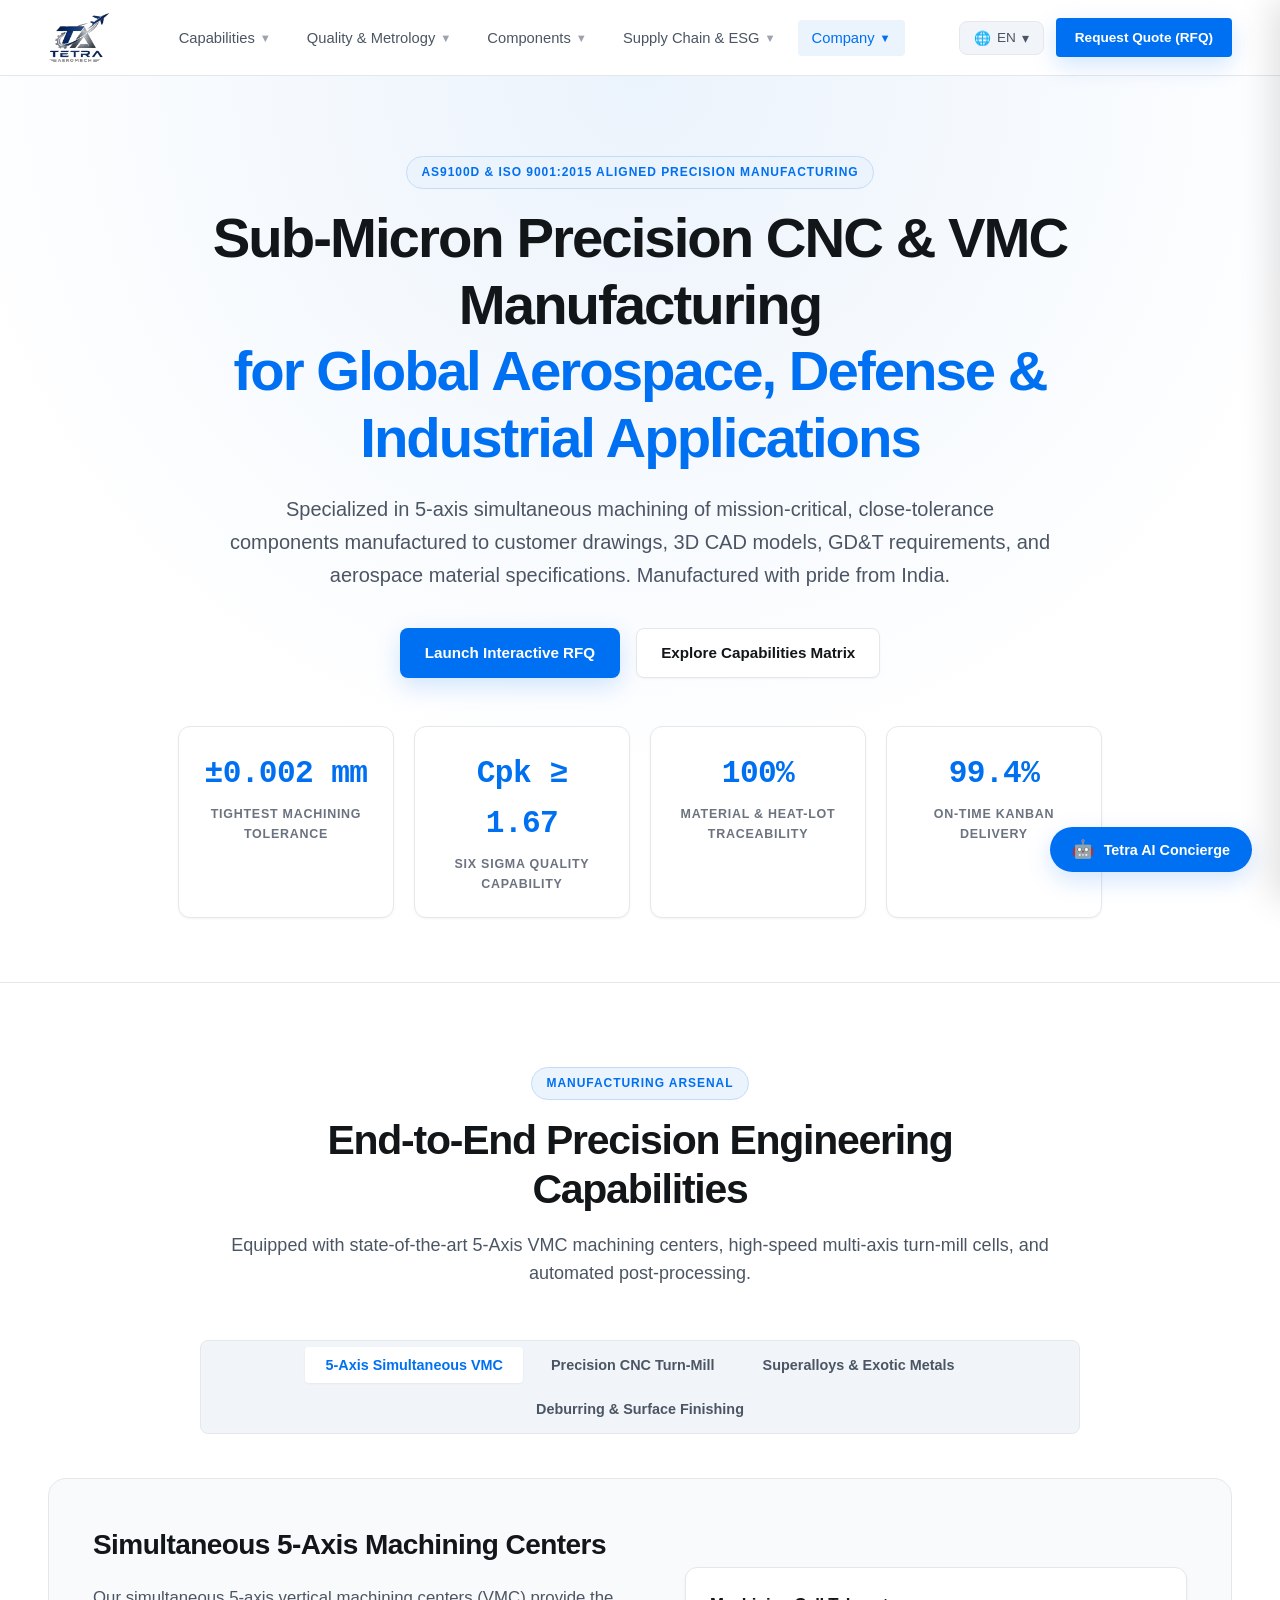
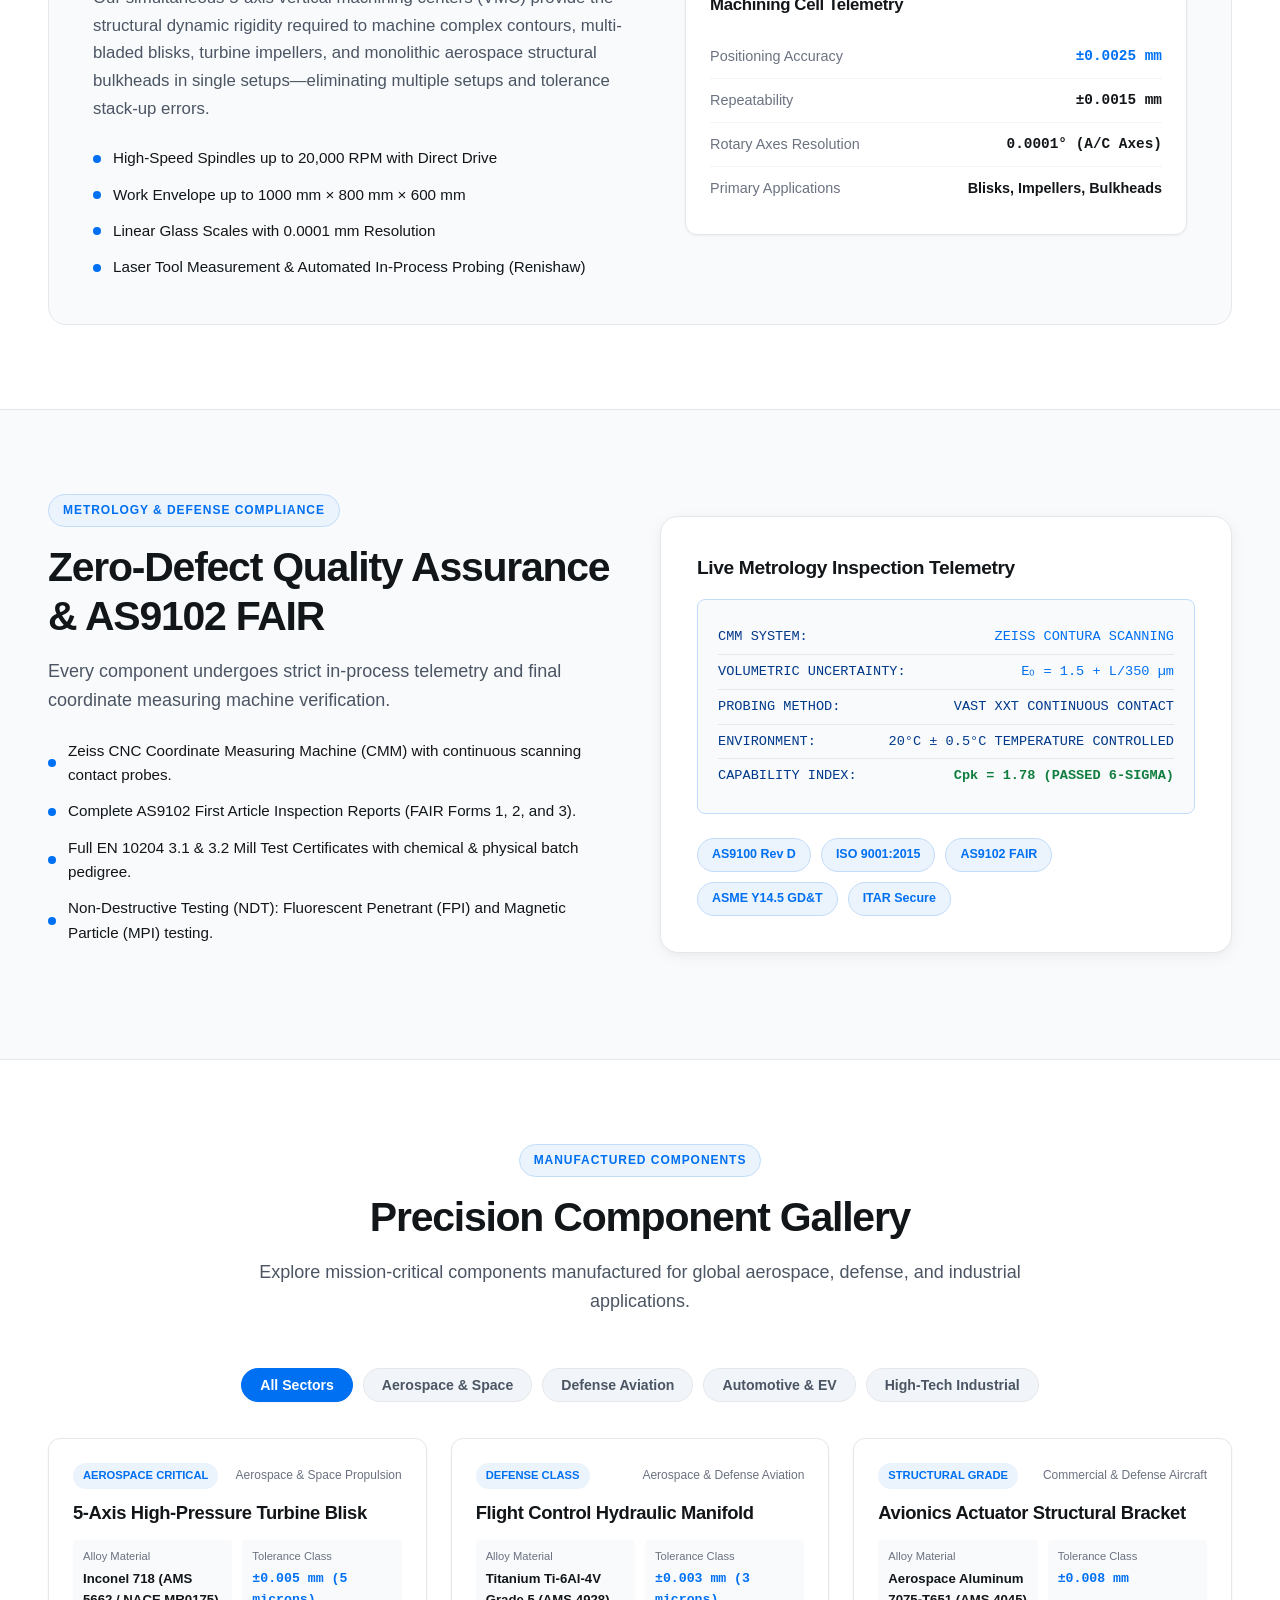
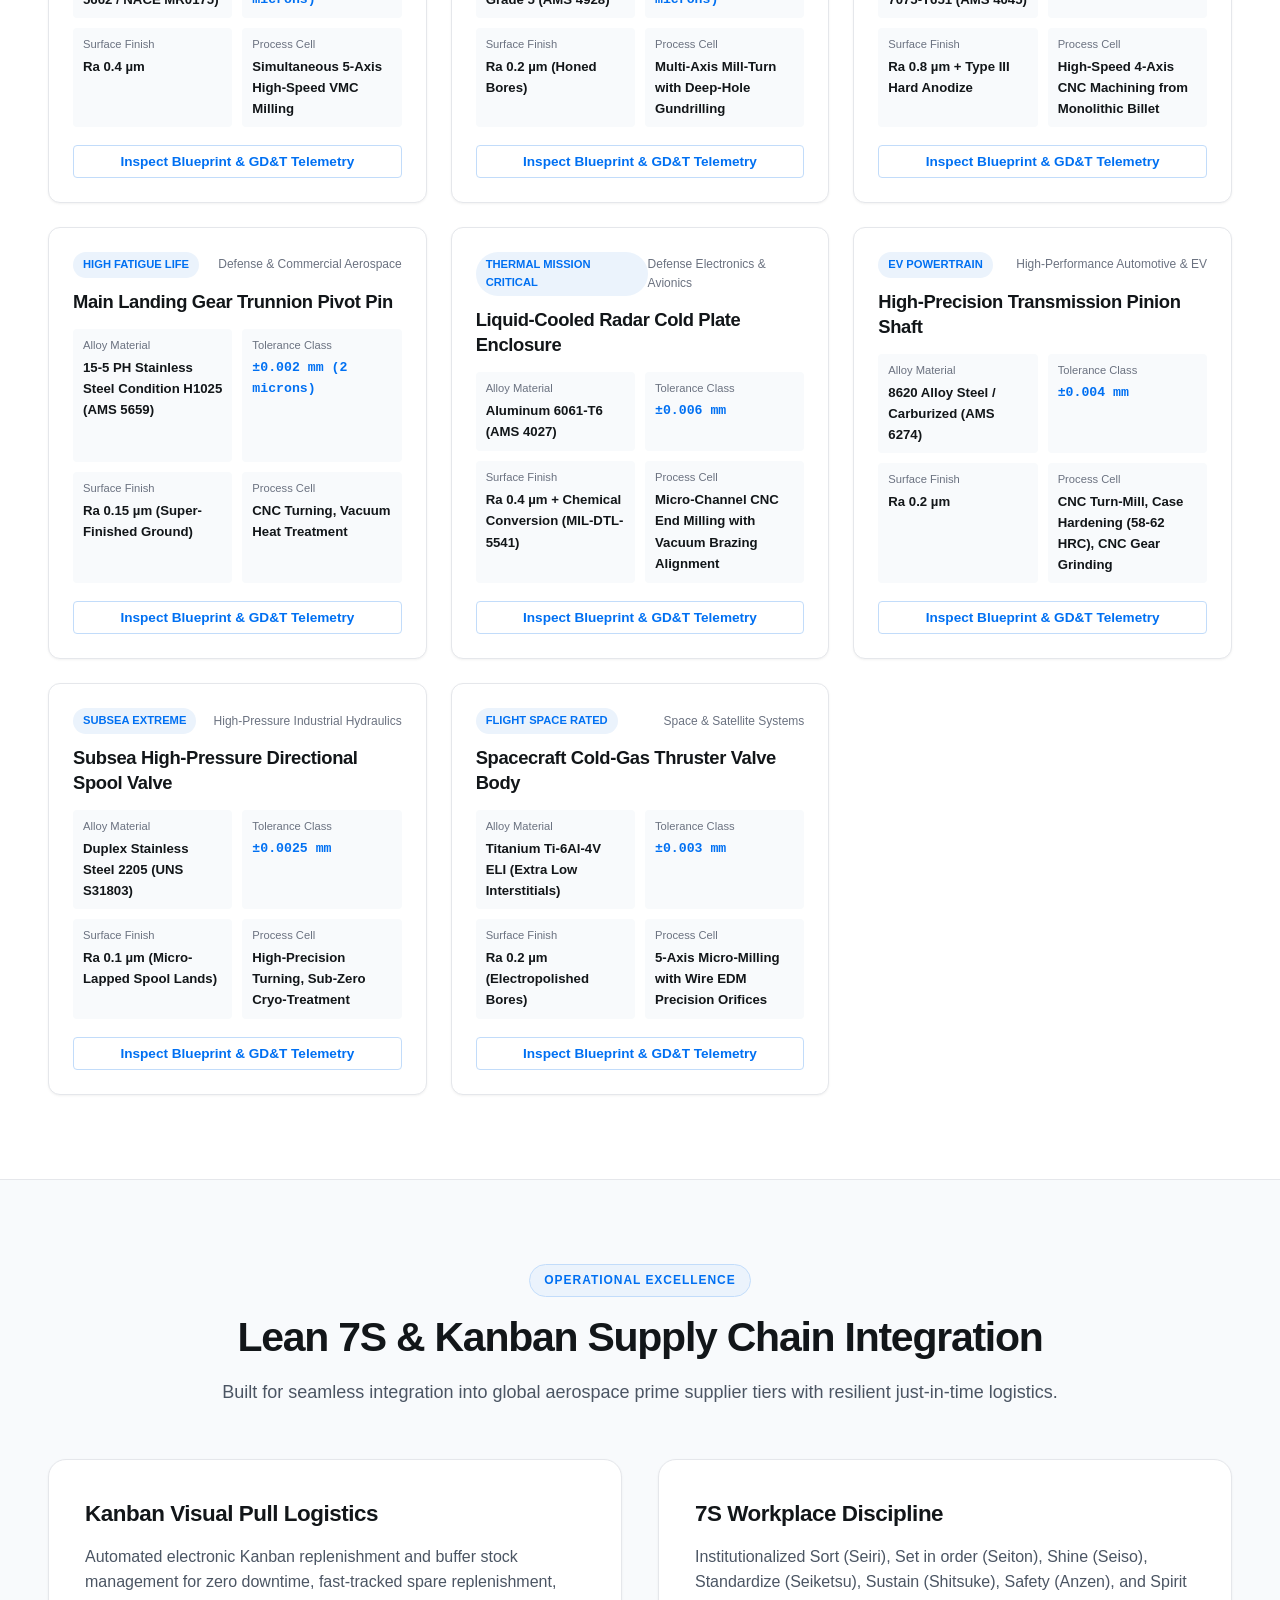
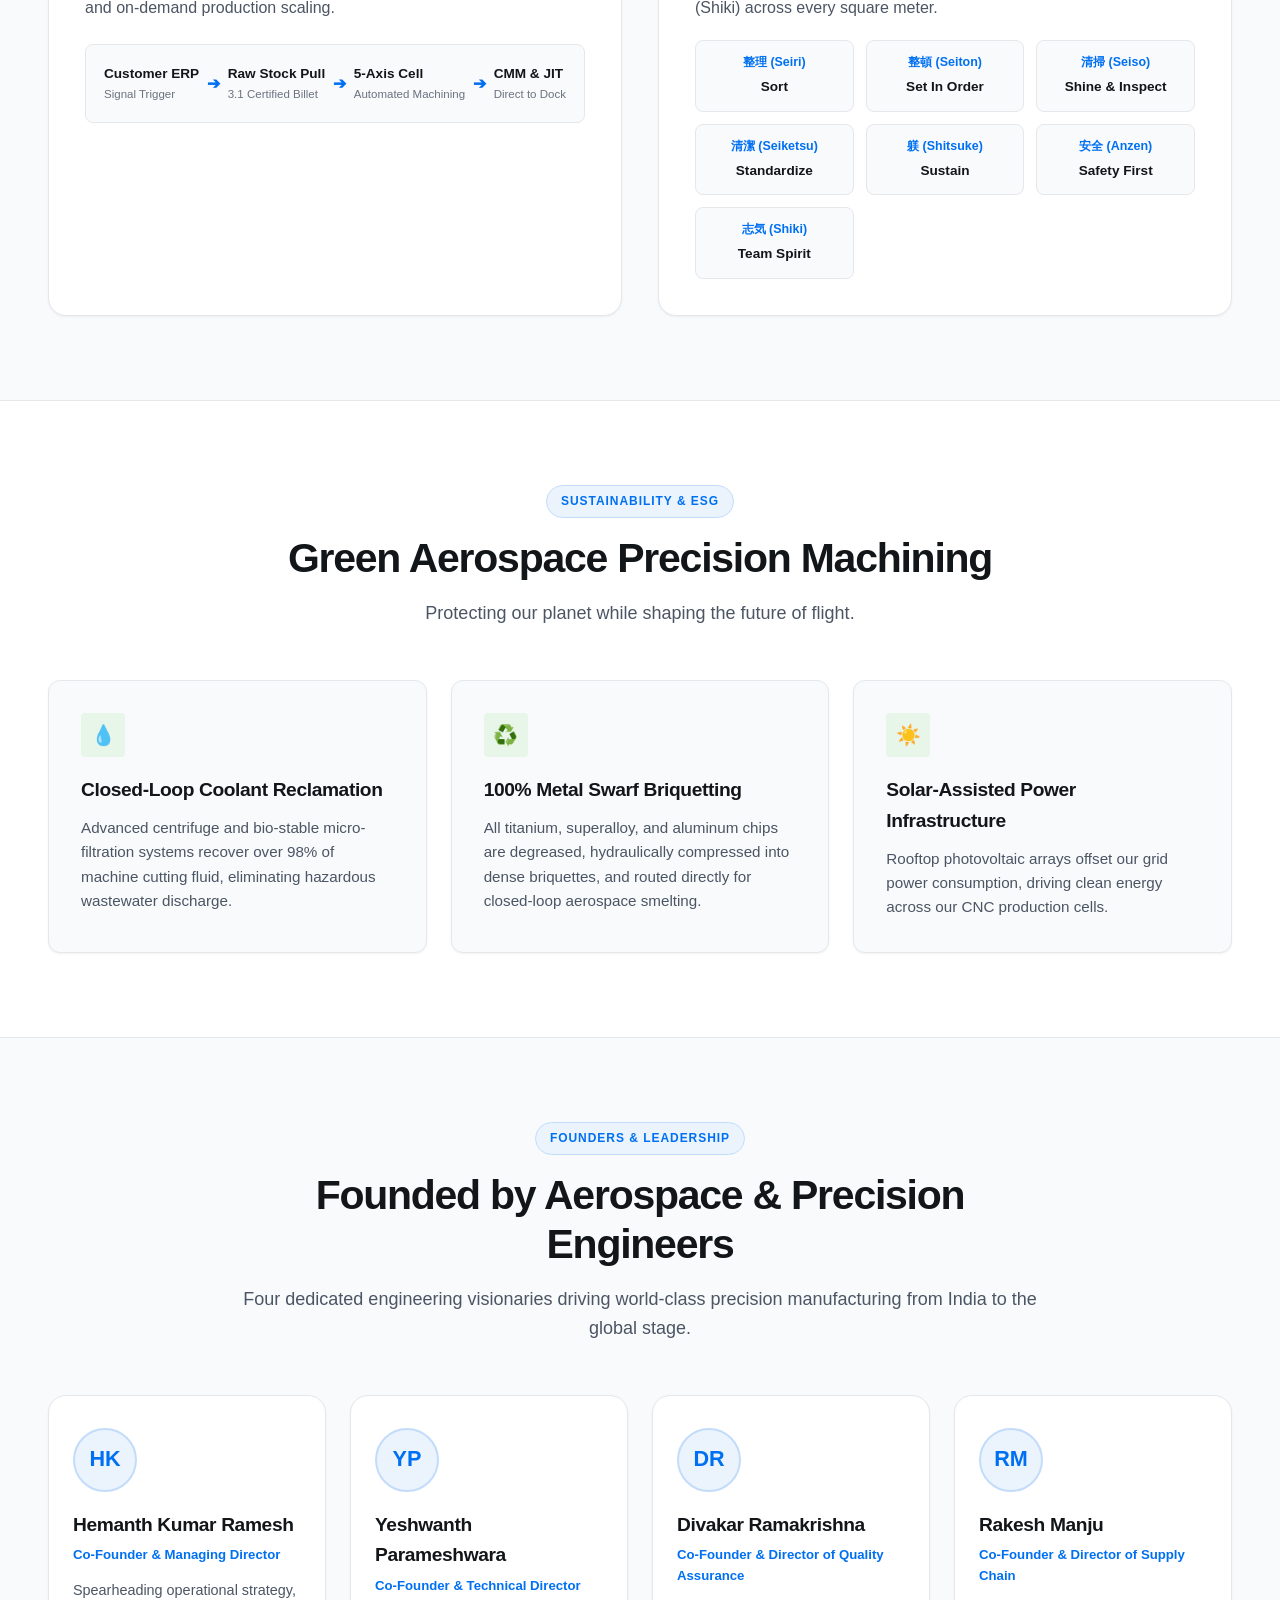
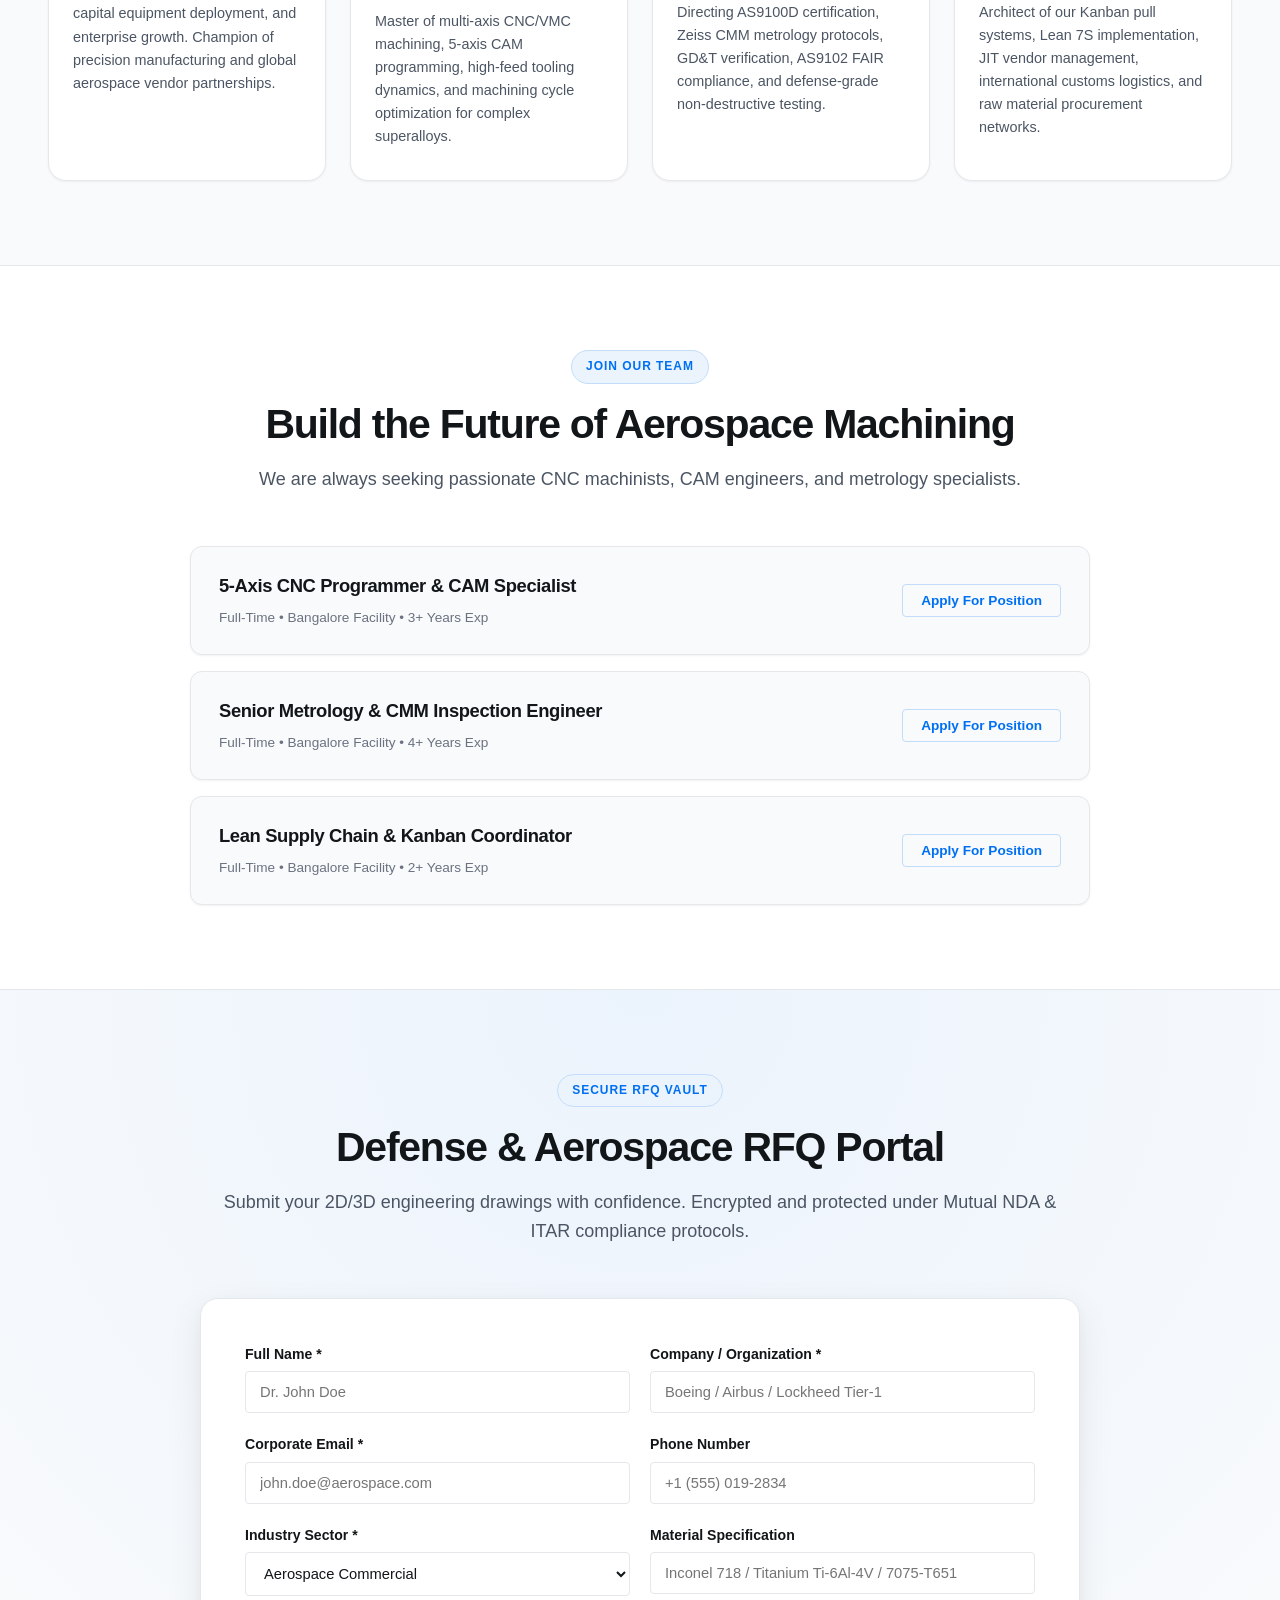
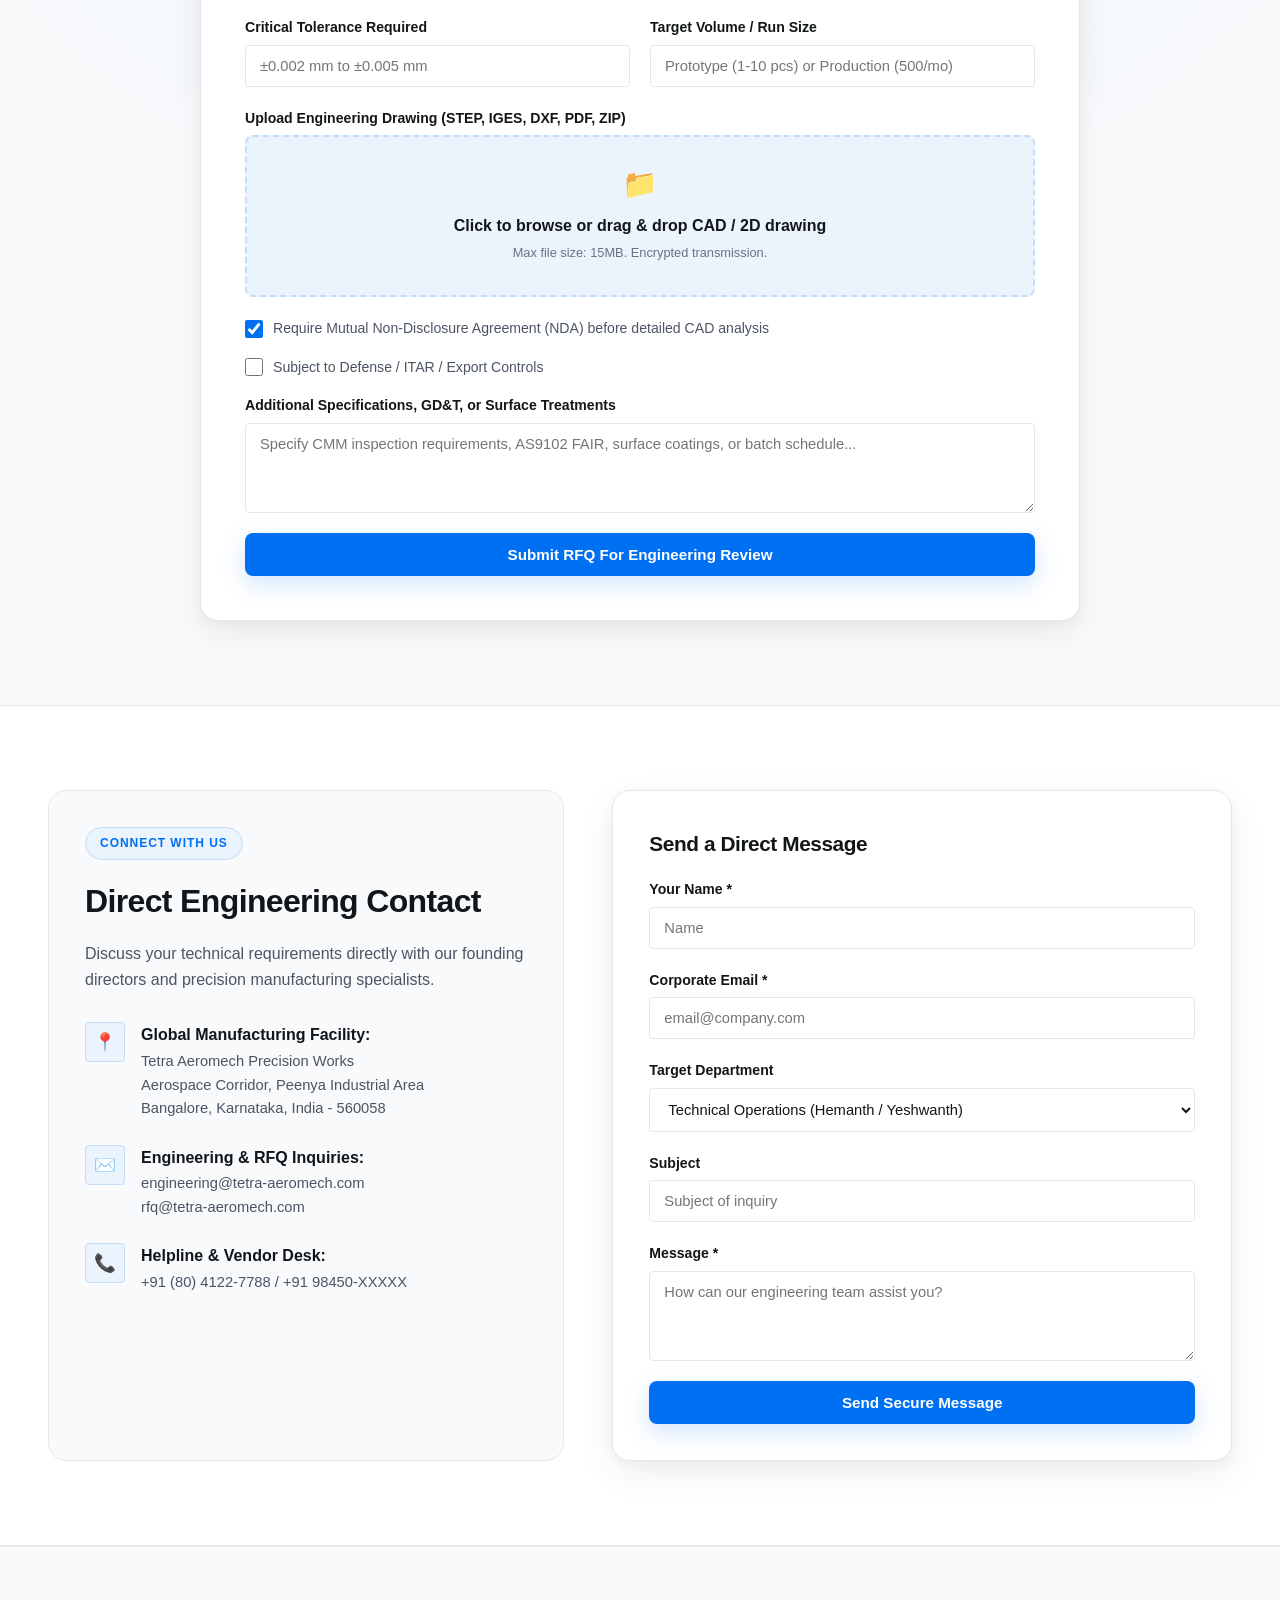
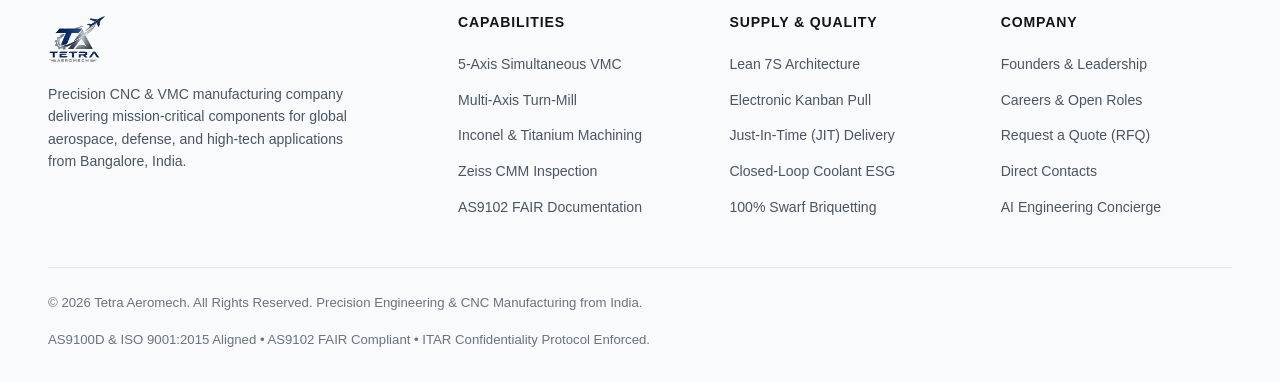
==== commit 27777121: "feat: complete iOS and Android mobile optimization - safe area insets, touch gestures, native bottom" ====
--- a/index.html
+++ b/index.html
@@ -2,9 +2,18 @@
 <html lang="en">
 <head>
   <meta charset="UTF-8">
-  <meta name="viewport" content="width=device-width, initial-scale=1.0">
+  <meta name="viewport" content="width=device-width, initial-scale=1.0, viewport-fit=cover">
+  <meta name="theme-color" content="#FFFFFF" media="(prefers-color-scheme: light)">
+  <meta name="theme-color" content="#0070F2" media="(prefers-color-scheme: dark)">
+  <meta name="apple-mobile-web-app-capable" content="yes">
+  <meta name="apple-mobile-web-app-status-bar-style" content="default">
+  <meta name="apple-mobile-web-app-title" content="Tetra Aeromech">
+  <meta name="format-detection" content="telephone=no">
+  <meta name="mobile-web-app-capable" content="yes">
   <title>Tetra Aeromech | Sub-Micron Precision CNC & VMC Manufacturing</title>
   <meta name="description" content="Precision Engineering & 5-Axis CNC/VMC Machining for Aerospace, Defense, Automotive & Industrial Applications. AS9100D aligned, AS9102 FAIR compliant, manufacturing from Bangalore, India.">
+  <link rel="icon" type="image/png" href="/images/logo.png">
+  <link rel="apple-touch-icon" href="/images/logo.png">
   <link rel="stylesheet" href="/css/styles.css">
 </head>
 <body>
@@ -257,17 +266,94 @@
     </div>
   </header>
 
-  <!-- Mobile Drawer Menu -->
-  <div class="mobile-drawer" id="mobileDrawer">
-    <a href="#capabilities" class="mobile-link" data-i18n="nav_capabilities">Capabilities</a>
-    <a href="#metrology" class="mobile-link" data-i18n="nav_metrology">Quality & Metrology</a>
-    <a href="#components" class="mobile-link" data-i18n="nav_components">Components</a>
-    <a href="#supply-chain" class="mobile-link" data-i18n="nav_supply_chain">Supply Chain & 7S</a>
-    <a href="#sustainability" class="mobile-link" data-i18n="nav_sustainability">Sustainability</a>
-    <a href="#leadership" class="mobile-link" data-i18n="nav_leadership">Leadership</a>
-    <a href="#careers" class="mobile-link" data-i18n="nav_careers">Careers</a>
-    <a href="#contact" class="mobile-link" data-i18n="nav_contact">Contact</a>
-    <a href="#rfq" class="btn btn-primary" data-i18n="nav_rfq_btn">Request Quote (RFQ)</a>
+  <!-- Mobile Drawer Backdrop Overlay -->
+  <div class="mobile-drawer-overlay" id="mobileDrawerOverlay"></div>
+
+  <!-- Mobile Drawer Menu (iOS / Android Native Experience) -->
+  <div class="mobile-drawer" id="mobileDrawer" role="dialog" aria-modal="true" aria-label="Navigation Menu">
+    <div class="mobile-drawer-top">
+      <div class="mobile-drawer-brand">
+        <img src="/images/logo.png" alt="Tetra Aeromech" class="mobile-drawer-logo">
+        <div class="mobile-drawer-caption">Precision CNC & VMC</div>
+      </div>
+      <button class="mobile-drawer-close" id="mobileDrawerClose" aria-label="Close Navigation Menu">✕</button>
+    </div>
+
+    <nav class="mobile-nav-list">
+      <a href="#capabilities" class="mobile-nav-item">
+        <span class="mobile-nav-icon">⚙️</span>
+        <div class="mobile-nav-content">
+          <div class="mobile-nav-title" data-i18n="nav_capabilities">Capabilities</div>
+          <div class="mobile-nav-sub">5-Axis VMC & CNC Turn-Mill</div>
+        </div>
+        <span class="mobile-nav-arrow">›</span>
+      </a>
+      <a href="#metrology" class="mobile-nav-item">
+        <span class="mobile-nav-icon">📐</span>
+        <div class="mobile-nav-content">
+          <div class="mobile-nav-title" data-i18n="nav_metrology">Quality & Metrology</div>
+          <div class="mobile-nav-sub">Zeiss CMM & AS9102 FAIR</div>
+        </div>
+        <span class="mobile-nav-arrow">›</span>
+      </a>
+      <a href="#components" class="mobile-nav-item">
+        <span class="mobile-nav-icon">🔩</span>
+        <div class="mobile-nav-content">
+          <div class="mobile-nav-title" data-i18n="nav_components">Components</div>
+          <div class="mobile-nav-sub">Aerospace & Defense Parts</div>
+        </div>
+        <span class="mobile-nav-arrow">›</span>
+      </a>
+      <a href="#supply-chain" class="mobile-nav-item">
+        <span class="mobile-nav-icon">⚡</span>
+        <div class="mobile-nav-content">
+          <div class="mobile-nav-title" data-i18n="nav_supply_chain">Supply Chain & 7S</div>
+          <div class="mobile-nav-sub">Lean Kanban & Traceability</div>
+        </div>
+        <span class="mobile-nav-arrow">›</span>
+      </a>
+      <a href="#sustainability" class="mobile-nav-item">
+        <span class="mobile-nav-icon">🌱</span>
+        <div class="mobile-nav-content">
+          <div class="mobile-nav-title" data-i18n="nav_sustainability">Sustainability</div>
+          <div class="mobile-nav-sub">Closed-Loop & Swarf Recycling</div>
+        </div>
+        <span class="mobile-nav-arrow">›</span>
+      </a>
+      <a href="#leadership" class="mobile-nav-item">
+        <span class="mobile-nav-icon">👥</span>
+        <div class="mobile-nav-content">
+          <div class="mobile-nav-title" data-i18n="nav_leadership">Leadership</div>
+          <div class="mobile-nav-sub">4 Aerospace Co-Founders</div>
+        </div>
+        <span class="mobile-nav-arrow">›</span>
+      </a>
+      <a href="#careers" class="mobile-nav-item">
+        <span class="mobile-nav-icon">💼</span>
+        <div class="mobile-nav-content">
+          <div class="mobile-nav-title" data-i18n="nav_careers">Careers</div>
+          <div class="mobile-nav-sub">Engineering & Machining Roles</div>
+        </div>
+        <span class="mobile-nav-arrow">›</span>
+      </a>
+      <a href="#contact" class="mobile-nav-item">
+        <span class="mobile-nav-icon">📍</span>
+        <div class="mobile-nav-content">
+          <div class="mobile-nav-title" data-i18n="nav_contact">Contact Facility</div>
+          <div class="mobile-nav-sub">Bangalore Plant & Vendor Desk</div>
+        </div>
+        <span class="mobile-nav-arrow">›</span>
+      </a>
+    </nav>
+
+    <div class="mobile-drawer-actions">
+      <button class="btn btn-outline btn-block mobile-chat-btn" id="mobileChatLauncher">
+        🤖 <span>Ask Tetra AI Concierge</span>
+      </button>
+      <a href="#rfq" class="btn btn-primary btn-block mobile-rfq-btn" data-i18n="nav_rfq_btn">
+        Request Precision Quote (RFQ)
+      </a>
+    </div>
   </div>
 
   <main>
--- a/css/styles.css
+++ b/css/styles.css
@@ -57,6 +57,12 @@
 
   --transition-fast: 0.2s cubic-bezier(0.16, 1, 0.3, 1);
   --transition-smooth: 0.3s cubic-bezier(0.16, 1, 0.3, 1);
+
+  /* iOS & Android Safe Area Insets */
+  --safe-top: env(safe-area-inset-top, 0px);
+  --safe-bottom: env(safe-area-inset-bottom, 0px);
+  --safe-left: env(safe-area-inset-left, 0px);
+  --safe-right: env(safe-area-inset-right, 0px);
 }
 
 /* Reset & Global */
@@ -71,6 +77,9 @@
   font-size: 16px;
   background-color: var(--bg-white);
   color-scheme: light;
+  -webkit-text-size-adjust: 100%;
+  text-size-adjust: 100%;
+  -webkit-tap-highlight-color: transparent;
 }
 
 body {
@@ -82,6 +91,20 @@
   -moz-osx-font-smoothing: grayscale;
   overflow-x: hidden;
   position: relative;
+  -webkit-overflow-scrolling: touch;
+}
+
+/* Scroll Lock when Mobile Drawer or Chat is open */
+body.menu-open,
+body.chat-modal-open {
+  overflow: hidden !important;
+  touch-action: none;
+}
+
+/* Fast touch responsiveness without 300ms tap delay */
+button, a, input, select, textarea {
+  touch-action: manipulation;
+  -webkit-tap-highlight-color: transparent;
 }
 
 /* Container */
@@ -229,7 +252,8 @@
   -webkit-backdrop-filter: blur(20px);
   border-bottom: 1px solid var(--border-subtle);
   z-index: 1000;
-  height: var(--nav-height);
+  padding-top: var(--safe-top);
+  height: calc(var(--nav-height) + var(--safe-top));
   transition: background var(--transition-fast);
 }
 
@@ -455,51 +479,223 @@
   font-weight: 600;
 }
 
-/* Mobile Hamburger Button */
+/* Mobile Hamburger Button (44px touch target) */
 .mobile-toggle {
   display: none;
+  width: 44px;
+  height: 44px;
+  align-items: center;
+  justify-content: center;
   flex-direction: column;
   gap: 5px;
   background: transparent;
   border: none;
   cursor: pointer;
   padding: 8px;
+  border-radius: var(--radius-xs);
+  transition: background var(--transition-fast);
+  z-index: 2001;
+  touch-action: manipulation;
+}
+
+.mobile-toggle:hover, .mobile-toggle:active {
+  background-color: var(--bg-subtle);
 }
 
 .mobile-toggle span {
   width: 22px;
   height: 2px;
   background-color: var(--text-primary);
-  transition: all var(--transition-fast);
-}
-
+  border-radius: 2px;
+  transition: transform 0.3s cubic-bezier(0.16, 1, 0.3, 1), opacity 0.2s ease;
+  transform-origin: center;
+}
+
+/* Animated Hamburger to "X" */
+.mobile-toggle.active span:nth-child(1) {
+  transform: translateY(7px) rotate(45deg);
+}
+
+.mobile-toggle.active span:nth-child(2) {
+  opacity: 0;
+  transform: scaleX(0);
+}
+
+.mobile-toggle.active span:nth-child(3) {
+  transform: translateY(-7px) rotate(-45deg);
+}
+
+/* Mobile Drawer Backdrop Overlay */
+.mobile-drawer-overlay {
+  position: fixed;
+  inset: 0;
+  background: rgba(15, 23, 42, 0.45);
+  backdrop-filter: blur(8px);
+  -webkit-backdrop-filter: blur(8px);
+  opacity: 0;
+  visibility: hidden;
+  transition: opacity 0.3s cubic-bezier(0.16, 1, 0.3, 1), visibility 0.3s;
+  z-index: 1999;
+}
+
+.mobile-drawer-overlay.active {
+  opacity: 1;
+  visibility: visible;
+}
+
+/* Mobile Drawer (Native iOS / Android Slide-In Menu) */
 .mobile-drawer {
   position: fixed;
-  top: var(--nav-height);
-  left: 0;
+  top: 0;
   right: 0;
   bottom: 0;
+  width: 86%;
+  max-width: 360px;
+  height: 100%;
+  height: 100dvh;
   background: #FFFFFF;
-  padding: 32px 24px;
-  display: none;
+  padding: calc(18px + var(--safe-top)) 18px calc(24px + var(--safe-bottom)) 18px;
+  display: flex;
   flex-direction: column;
-  gap: 18px;
-  z-index: 999;
-  box-shadow: var(--shadow-lg);
+  transform: translateX(100%);
+  transition: transform 0.35s cubic-bezier(0.16, 1, 0.3, 1);
+  z-index: 2000;
+  box-shadow: -8px 0 32px rgba(0, 0, 0, 0.12);
   overflow-y: auto;
+  -webkit-overflow-scrolling: touch;
 }
 
 .mobile-drawer.active {
-  display: flex;
-}
-
-.mobile-link {
-  font-size: 1.15rem;
+  transform: translateX(0);
+}
+
+.mobile-drawer-top {
+  display: flex;
+  justify-content: space-between;
+  align-items: center;
+  padding-bottom: 14px;
+  border-bottom: 1px solid var(--border-subtle);
+  margin-bottom: 12px;
+}
+
+.mobile-drawer-brand {
+  display: flex;
+  flex-direction: column;
+}
+
+.mobile-drawer-logo {
+  height: 38px;
+  width: auto;
+  object-fit: contain;
+}
+
+.mobile-drawer-caption {
+  font-size: 0.7rem;
+  font-weight: 700;
+  text-transform: uppercase;
+  letter-spacing: 0.08em;
+  color: var(--sap-blue);
+  margin-top: 4px;
+}
+
+.mobile-drawer-close {
+  width: 38px;
+  height: 38px;
+  border-radius: 50%;
+  background: var(--bg-subtle);
+  border: 1px solid var(--border-subtle);
+  display: flex;
+  align-items: center;
+  justify-content: center;
+  font-size: 1.1rem;
+  color: var(--text-secondary);
+  cursor: pointer;
+  touch-action: manipulation;
+}
+
+.mobile-nav-list {
+  display: flex;
+  flex-direction: column;
+  gap: 4px;
+  flex: 1;
+}
+
+.mobile-nav-item {
+  display: flex;
+  align-items: center;
+  gap: 14px;
+  padding: 10px 12px;
+  border-radius: var(--radius-sm);
+  text-decoration: none;
+  color: var(--text-primary);
+  transition: background var(--transition-fast);
+  min-height: 48px;
+  touch-action: manipulation;
+}
+
+.mobile-nav-item:hover, .mobile-nav-item:active {
+  background-color: var(--sap-blue-light);
+}
+
+.mobile-nav-icon {
+  font-size: 1.25rem;
+  width: 28px;
+  text-align: center;
+  flex-shrink: 0;
+}
+
+.mobile-nav-content {
+  flex: 1;
+}
+
+.mobile-nav-title {
+  font-size: 0.95rem;
   font-weight: 600;
   color: var(--text-primary);
-  text-decoration: none;
-  padding-bottom: 12px;
-  border-bottom: 1px solid var(--border-subtle);
+  line-height: 1.3;
+}
+
+.mobile-nav-sub {
+  font-size: 0.75rem;
+  color: var(--text-muted);
+  line-height: 1.3;
+}
+
+.mobile-nav-arrow {
+  font-size: 1.2rem;
+  color: var(--text-light);
+  font-weight: 300;
+}
+
+.mobile-drawer-actions {
+  display: flex;
+  flex-direction: column;
+  gap: 10px;
+  padding-top: 16px;
+  border-top: 1px solid var(--border-subtle);
+  margin-top: 16px;
+}
+
+.mobile-chat-btn {
+  display: flex;
+  align-items: center;
+  justify-content: center;
+  gap: 8px;
+  padding: 12px;
+  font-size: 0.92rem;
+  border-color: var(--sap-blue-border);
+  color: var(--sap-blue);
+  background-color: var(--sap-blue-light);
+  min-height: 48px;
+  touch-action: manipulation;
+}
+
+.mobile-rfq-btn {
+  min-height: 48px;
+  display: flex;
+  align-items: center;
+  justify-content: center;
+  touch-action: manipulation;
 }
 
 /* ==========================================================================
@@ -1589,7 +1785,12 @@
   to { opacity: 1; transform: translateY(0); }
 }
 
-/* Responsive Overrides */
+/* ==========================================================================
+   COMPREHENSIVE iOS & ANDROID RESPONSIVE DESIGN SUITE
+   Optimized for iPhones, iPads, Android Phones, Tablets, and Desktops
+   ========================================================================== */
+
+/* ── Tablet & Small Laptops (<= 1024px) ── */
 @media (max-width: 1024px) {
   .nav-menu {
     display: none;
@@ -1599,34 +1800,372 @@
   }
   .metrics-row {
     grid-template-columns: repeat(2, 1fr);
+    gap: 16px;
   }
   .capability-feature-grid,
   .metrology-grid,
   .supply-grid,
   .contact-layout {
     grid-template-columns: 1fr;
+    gap: 28px;
   }
   .esg-grid {
     grid-template-columns: 1fr;
   }
   .footer-grid {
     grid-template-columns: 1fr 1fr;
-  }
-}
-
+    gap: 32px;
+  }
+}
+
+/* ── Tablets Portrait & Large Phablets (<= 768px) ── */
+@media (max-width: 768px) {
+  :root {
+    --nav-height: 68px;
+  }
+
+  /* CRITICAL FOR iOS SAFARI: Prevents automatic page zoom when tapping inputs */
+  .form-control,
+  .chat-input-field,
+  input[type="text"],
+  input[type="email"],
+  input[type="tel"],
+  input[type="number"],
+  select,
+  textarea {
+    font-size: 16px !important;
+    min-height: 46px;
+  }
+
+  .site-header {
+    height: calc(var(--nav-height) + var(--safe-top));
+  }
+
+  .brand-logo-img {
+    height: 44px;
+    max-height: 44px;
+  }
+
+  .hero-section {
+    padding: 56px 0 44px 0;
+  }
+
+  .hero-headline {
+    font-size: clamp(1.9rem, 5.2vw, 2.8rem);
+    letter-spacing: -0.025em;
+  }
+
+  .hero-desc {
+    font-size: 1.05rem;
+    margin-bottom: 32px;
+  }
+
+  .hero-cta-row {
+    gap: 12px;
+  }
+
+  .hero-cta-row .btn {
+    padding: 14px 24px;
+  }
+
+  .capabilities-section,
+  .metrology-section,
+  .components-section,
+  .supply-section,
+  .esg-section,
+  .leadership-section,
+  .careers-section,
+  .rfq-section,
+  .contact-section {
+    padding: 64px 0;
+  }
+
+  .section-header {
+    margin-bottom: 40px;
+  }
+
+  .section-title {
+    font-size: clamp(1.75rem, 4.2vw, 2.2rem);
+  }
+
+  .leaders-grid {
+    grid-template-columns: 1fr 1fr;
+    gap: 20px;
+  }
+
+  .modal-card {
+    padding: 28px 22px;
+    max-height: 88dvh;
+    border-radius: var(--radius-md);
+  }
+}
+
+/* ── Modern Smartphones (iPhone 14/15/16 Pro, Galaxy, Pixel <= 640px) ── */
 @media (max-width: 640px) {
+  :root {
+    --nav-height: 62px;
+  }
+
+  .container {
+    padding: 0 18px;
+  }
+
+  /* Uncluttered Mobile Top Header */
+  .brand-logo-img {
+    height: 38px;
+    max-height: 38px;
+  }
+
+  .nav-actions .btn-primary {
+    display: none; /* Accessible in the slide-in drawer and sticky actions */
+  }
+
+  .lang-btn {
+    padding: 6px 10px;
+    font-size: 0.8rem;
+  }
+
+  /* Hero Section */
+  .hero-section {
+    padding: 40px 0 32px 0;
+  }
+
+  .badge-pill {
+    font-size: 0.68rem;
+    padding: 5px 12px;
+    letter-spacing: 0.05em;
+  }
+
+  .hero-headline {
+    font-size: clamp(1.65rem, 6.2vw, 2.25rem);
+    line-height: 1.22;
+    margin-bottom: 16px;
+  }
+
+  .hero-desc {
+    font-size: 0.95rem;
+    line-height: 1.55;
+    margin-bottom: 24px;
+  }
+
+  .hero-cta-row {
+    flex-direction: column;
+    width: 100%;
+    gap: 10px;
+    margin-bottom: 32px;
+  }
+
+  .hero-cta-row .btn {
+    width: 100%;
+    min-height: 48px;
+    font-size: 0.95rem;
+  }
+
+  /* Telemetry Metrics in a clean 2x2 grid */
   .metrics-row {
-    grid-template-columns: 1fr;
-  }
+    grid-template-columns: 1fr 1fr;
+    gap: 10px;
+  }
+
+  .metric-card {
+    padding: 14px 10px;
+  }
+
+  .metric-val {
+    font-size: 1.45rem;
+  }
+
+  .metric-lbl {
+    font-size: 0.68rem;
+    letter-spacing: 0.04em;
+    margin-top: 4px;
+  }
+
+  /* Capabilities 2x2 Touch Segmented Control */
+  .tab-picker {
+    display: grid;
+    grid-template-columns: 1fr 1fr;
+    gap: 6px;
+    padding: 4px;
+    border-radius: var(--radius-sm);
+  }
+
+  .tab-btn {
+    padding: 10px 8px;
+    font-size: 0.82rem;
+    min-height: 44px;
+    text-align: center;
+    border-radius: var(--radius-xs);
+    white-space: normal;
+    line-height: 1.25;
+  }
+
+  /* Horizontal Swipeable Component Category Carousel */
+  .filter-row {
+    display: flex;
+    flex-wrap: nowrap;
+    overflow-x: auto;
+    -webkit-overflow-scrolling: touch;
+    scrollbar-width: none;
+    gap: 8px;
+    padding: 4px 0 12px 0;
+    justify-content: flex-start;
+  }
+
+  .filter-row::-webkit-scrollbar {
+    display: none;
+  }
+
+  .filter-btn {
+    white-space: nowrap;
+    flex-shrink: 0;
+    padding: 9px 16px;
+    font-size: 0.82rem;
+    min-height: 42px;
+  }
+
+  /* RFQ Form Card */
   .rfq-grid-2 {
     grid-template-columns: 1fr;
-  }
+    gap: 0;
+  }
+
   .rfq-card {
     padding: 24px 18px;
-  }
+    border-radius: var(--radius-md);
+  }
+
+  /* Leadership Grid */
+  .leaders-grid {
+    grid-template-columns: 1fr;
+    gap: 16px;
+  }
+
+  /* Footer */
+  .site-footer {
+    padding: 48px 0 calc(32px + var(--safe-bottom)) 0;
+  }
+
   .footer-grid {
     grid-template-columns: 1fr;
-  }
+    gap: 28px;
+  }
+
+  .footer-bottom-bar {
+    flex-direction: column;
+    text-align: center;
+    gap: 12px;
+  }
+
+  /* AI Chatbot as Native iOS / Android Bottom Sheet */
+  .chat-widget {
+    inset: auto 0 0 0;
+    width: 100%;
+    max-width: 100%;
+    height: 88dvh;
+    max-height: 88dvh;
+    bottom: 0;
+    right: 0;
+    left: 0;
+    border-radius: 20px 20px 0 0;
+    border: none;
+    box-shadow: 0 -10px 40px rgba(0, 0, 0, 0.25);
+    z-index: 2100;
+    animation: slideUpBottomSheet 0.32s cubic-bezier(0.16, 1, 0.3, 1);
+  }
+
+  .chat-header {
+    padding: 16px 18px 12px 18px;
+    border-radius: 20px 20px 0 0;
+    position: relative;
+  }
+
+  /* Drag indicator pill on sheet header */
+  .chat-header::before {
+    content: '';
+    position: absolute;
+    top: 6px;
+    left: 50%;
+    transform: translateX(-50%);
+    width: 36px;
+    height: 4px;
+    border-radius: 4px;
+    background: rgba(255, 255, 255, 0.55);
+  }
+
+  .chat-close-btn {
+    width: 36px;
+    height: 36px;
+    border-radius: 50%;
+    background: rgba(255, 255, 255, 0.2);
+    display: flex;
+    align-items: center;
+    justify-content: center;
+    font-size: 1.2rem;
+  }
+
+  .chat-input-bar {
+    padding: 10px 14px calc(12px + var(--safe-bottom)) 14px;
+  }
+
+  .chat-chips-container {
+    overflow-x: auto;
+    -webkit-overflow-scrolling: touch;
+    scrollbar-width: none;
+    padding: 8px 12px;
+  }
+
+  .chat-chips-container::-webkit-scrollbar {
+    display: none;
+  }
+
+  .chat-launcher {
+    bottom: calc(16px + var(--safe-bottom));
+    right: 16px;
+    padding: 10px 18px;
+    font-size: 0.85rem;
+    min-height: 44px;
+  }
+
+  .scroll-top-btn {
+    bottom: calc(72px + var(--safe-bottom));
+    right: 16px;
+  }
+
+  /* Modals on Phones */
+  .modal-overlay {
+    padding: 12px;
+    align-items: flex-end;
+  }
+
+  .modal-card {
+    padding: 22px 16px calc(24px + var(--safe-bottom)) 16px;
+    border-radius: 20px 20px 12px 12px;
+    max-height: 90dvh;
+    width: 100%;
+  }
+}
+
+/* ── Compact Phones (iPhone SE, Small Androids <= 380px) ── */
+@media (max-width: 380px) {
+  .hero-headline {
+    font-size: 1.55rem;
+  }
+  .brand-logo-img {
+    height: 34px;
+  }
+  .tab-btn {
+    font-size: 0.78rem;
+    padding: 8px 4px;
+  }
+  .metric-val {
+    font-size: 1.3rem;
+  }
+}
+
+@keyframes slideUpBottomSheet {
+  from { transform: translateY(100%); }
+  to   { transform: translateY(0); }
 }
 
 /* ==========================================================================
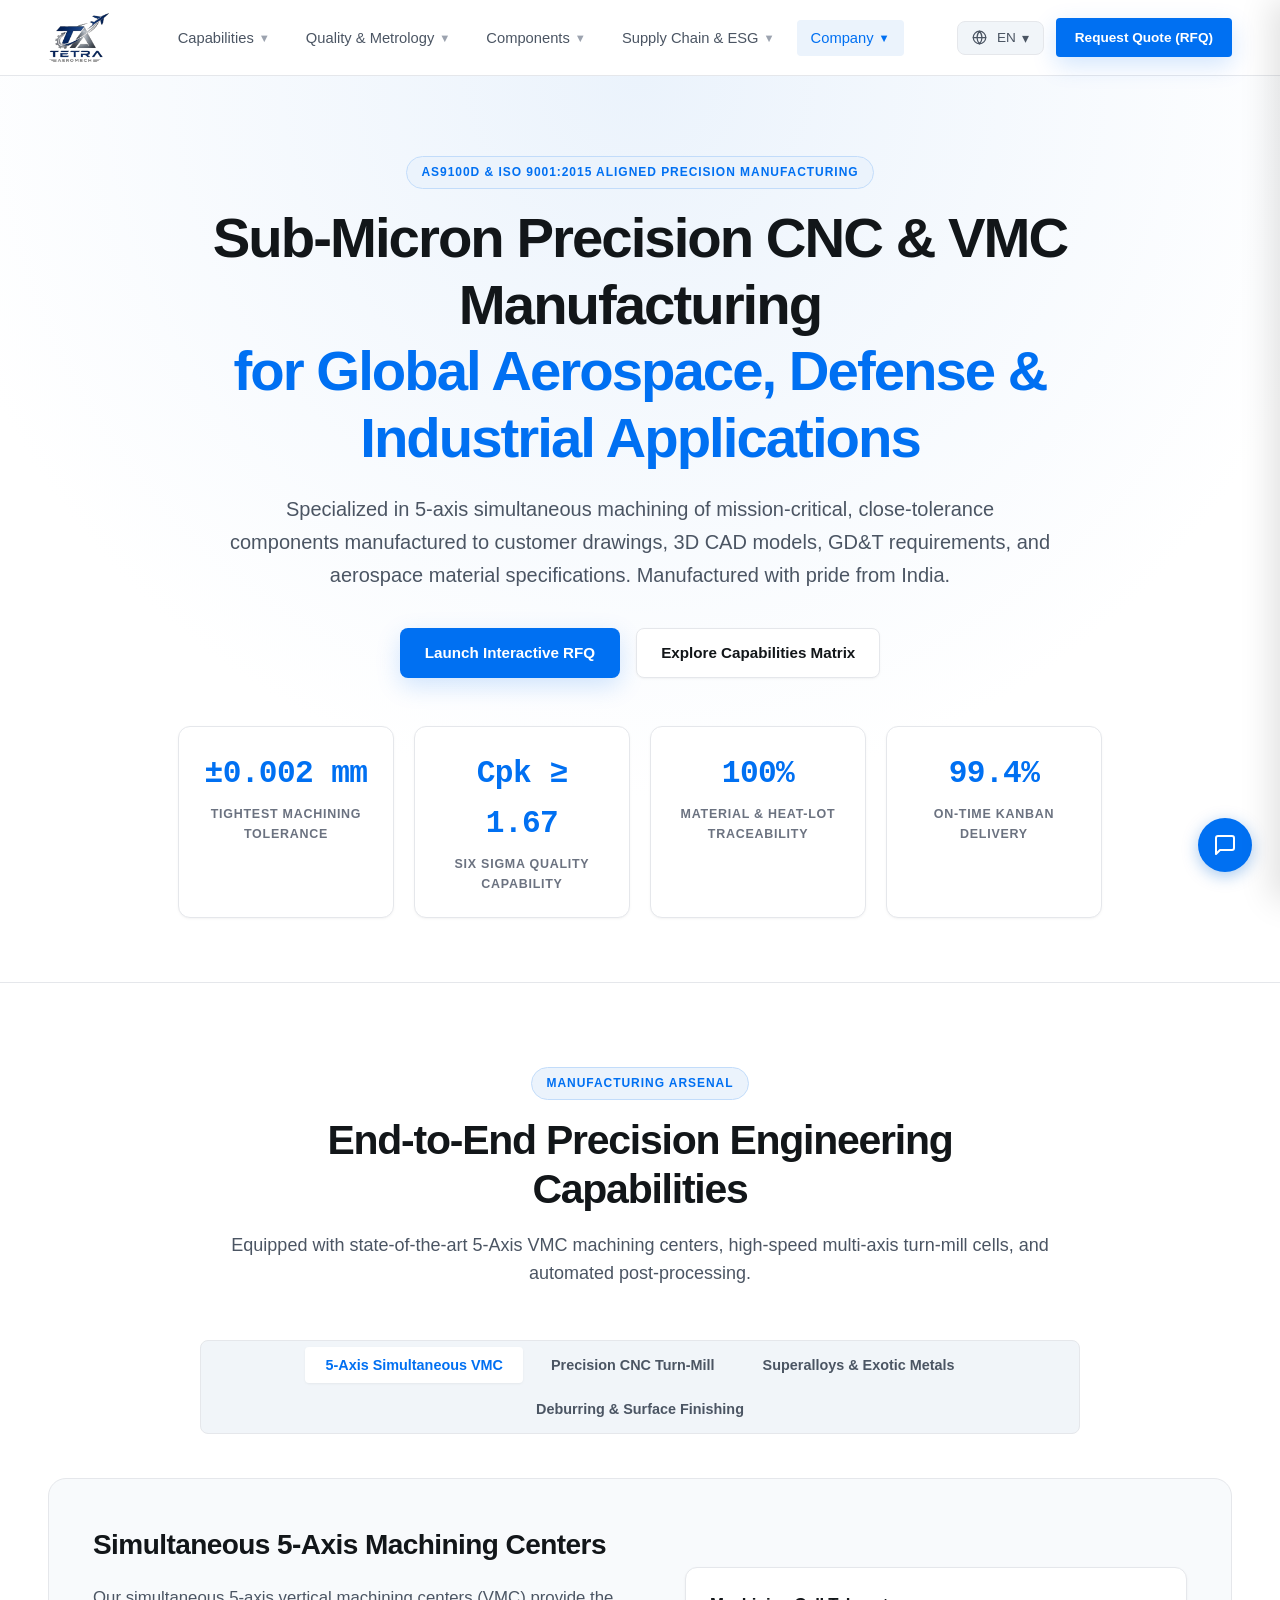
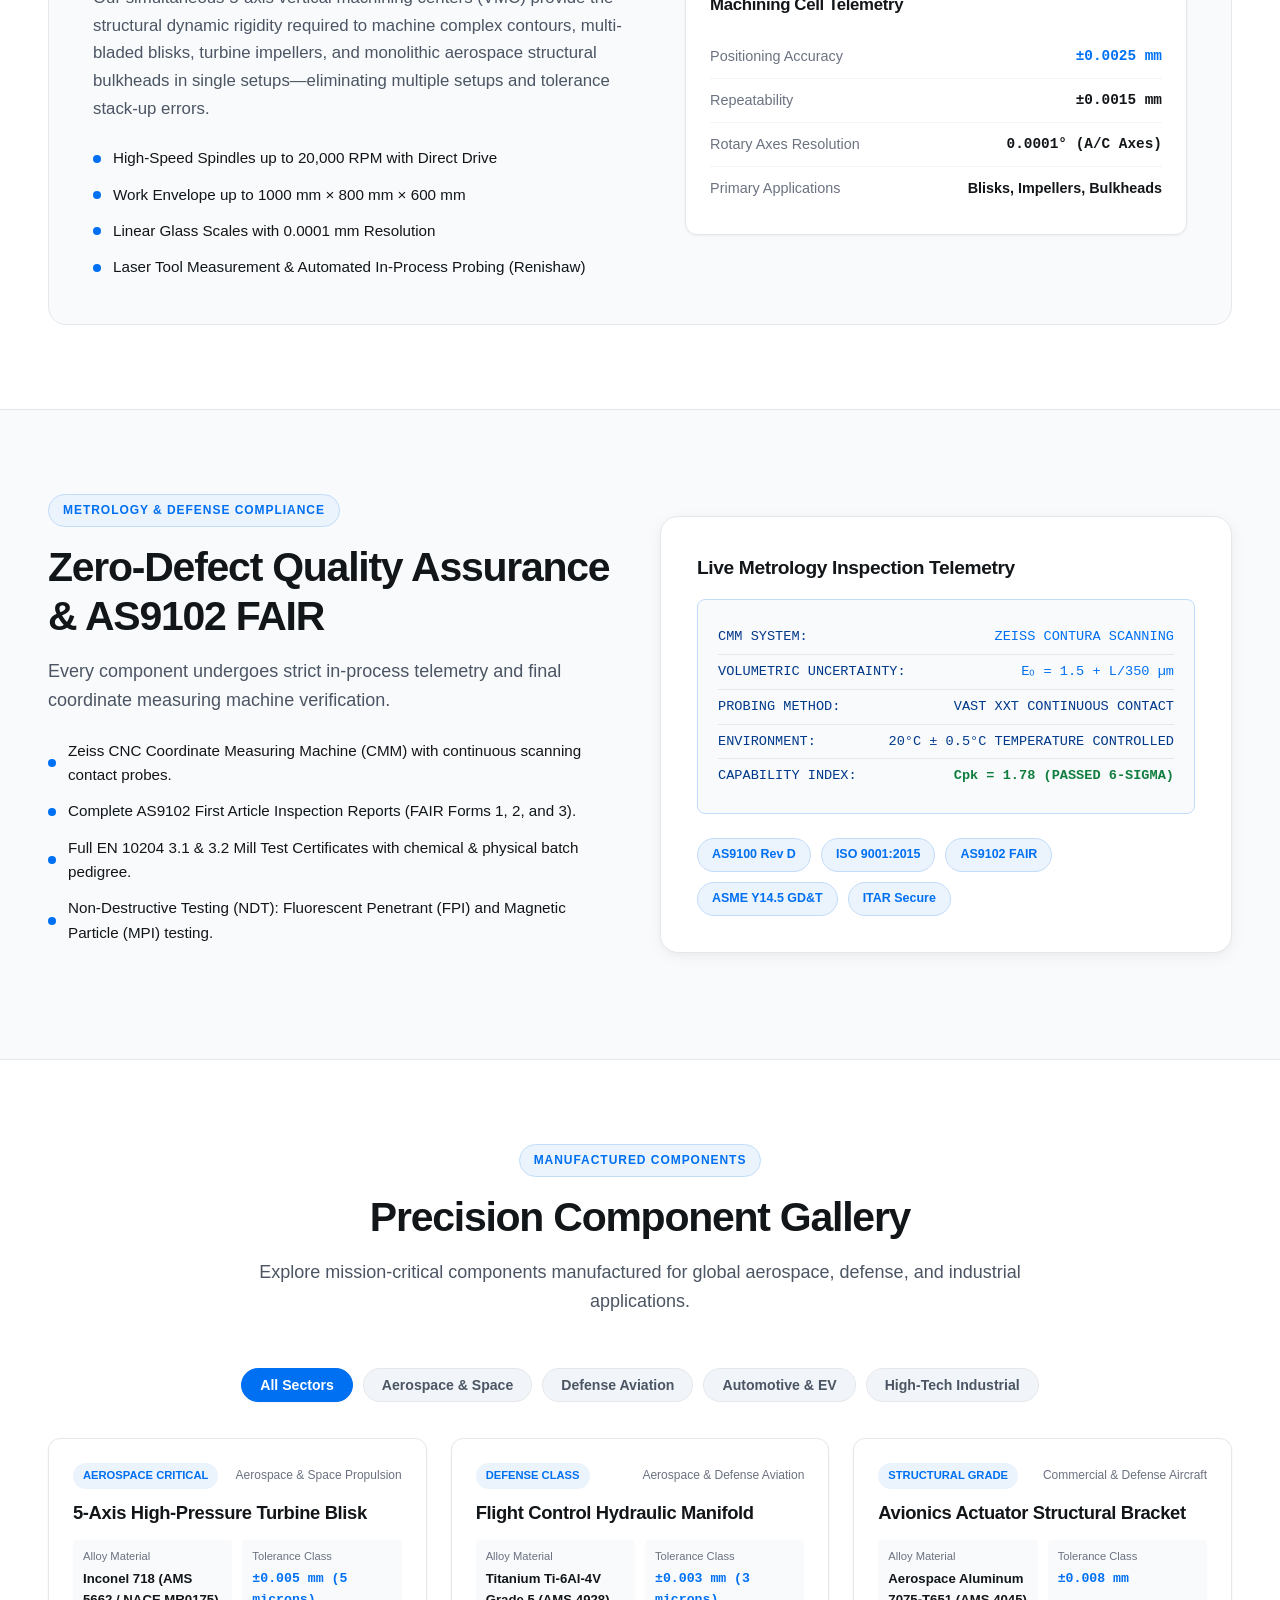
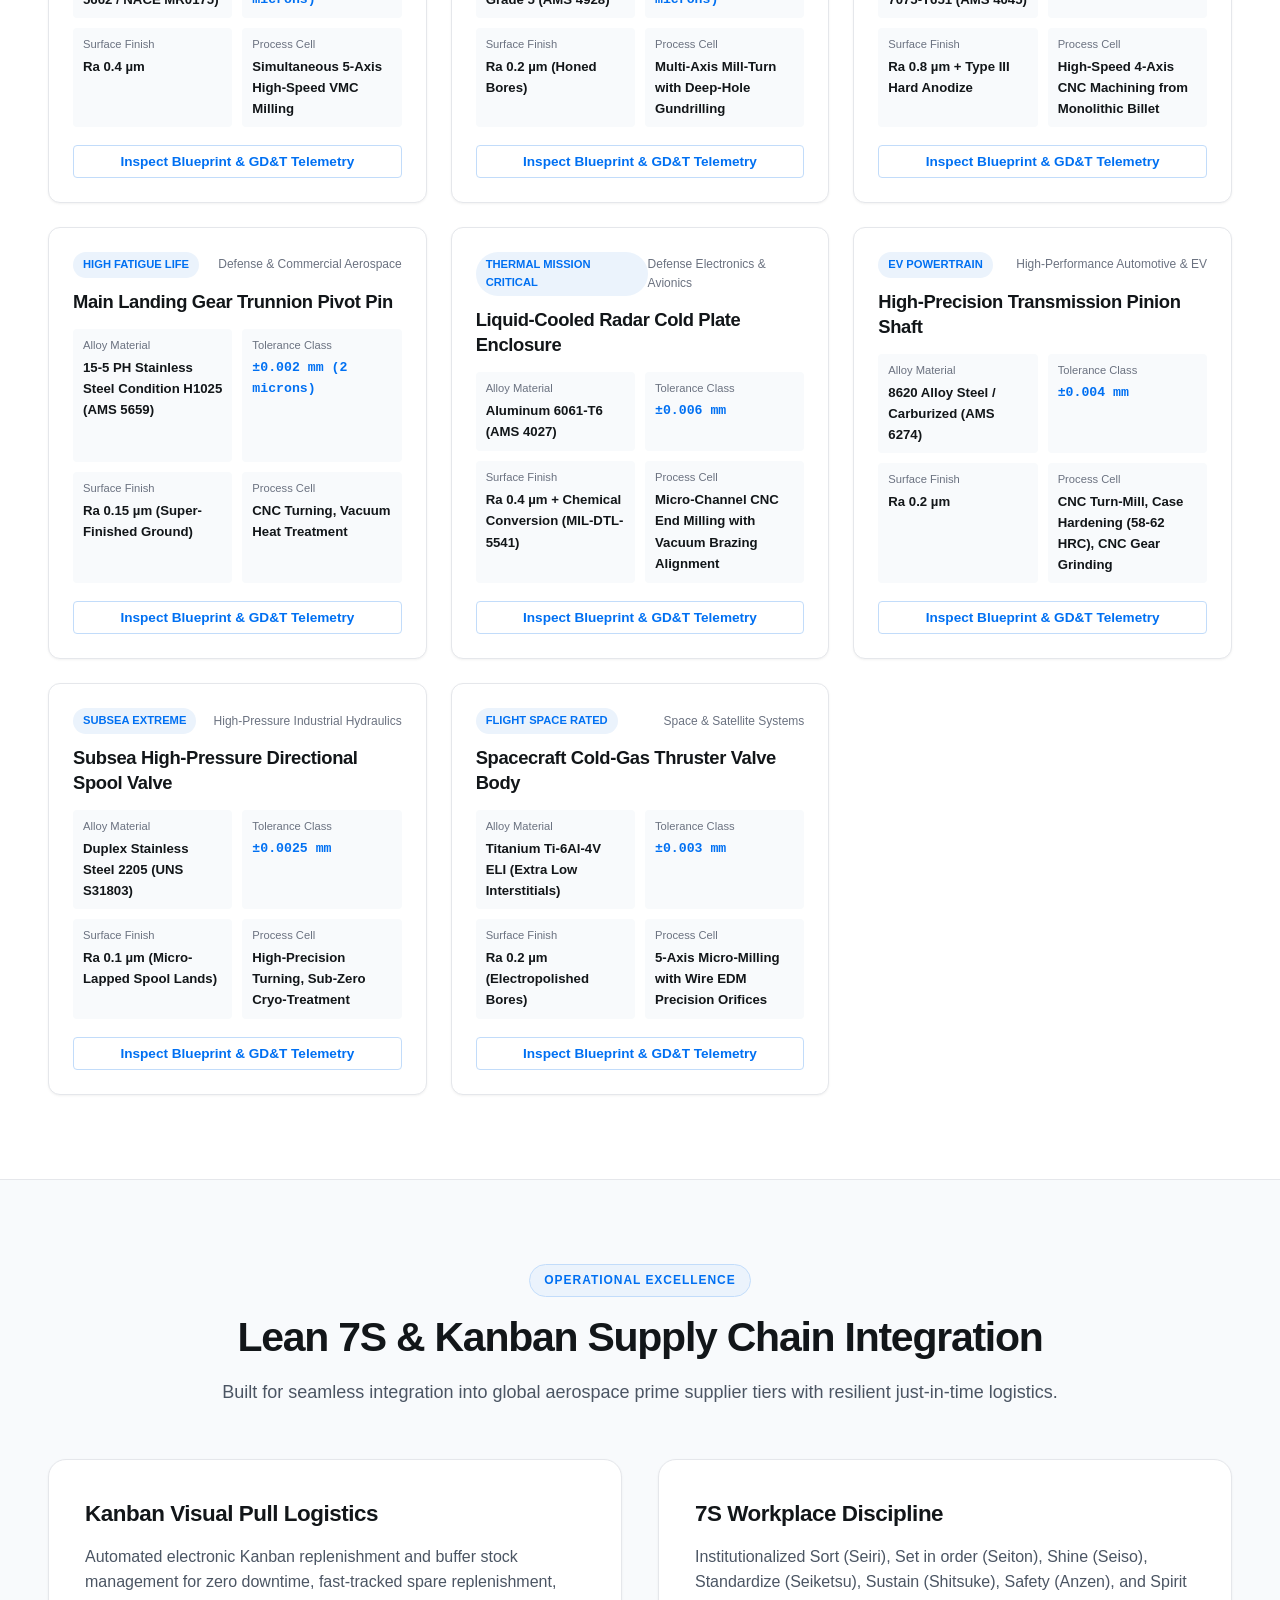
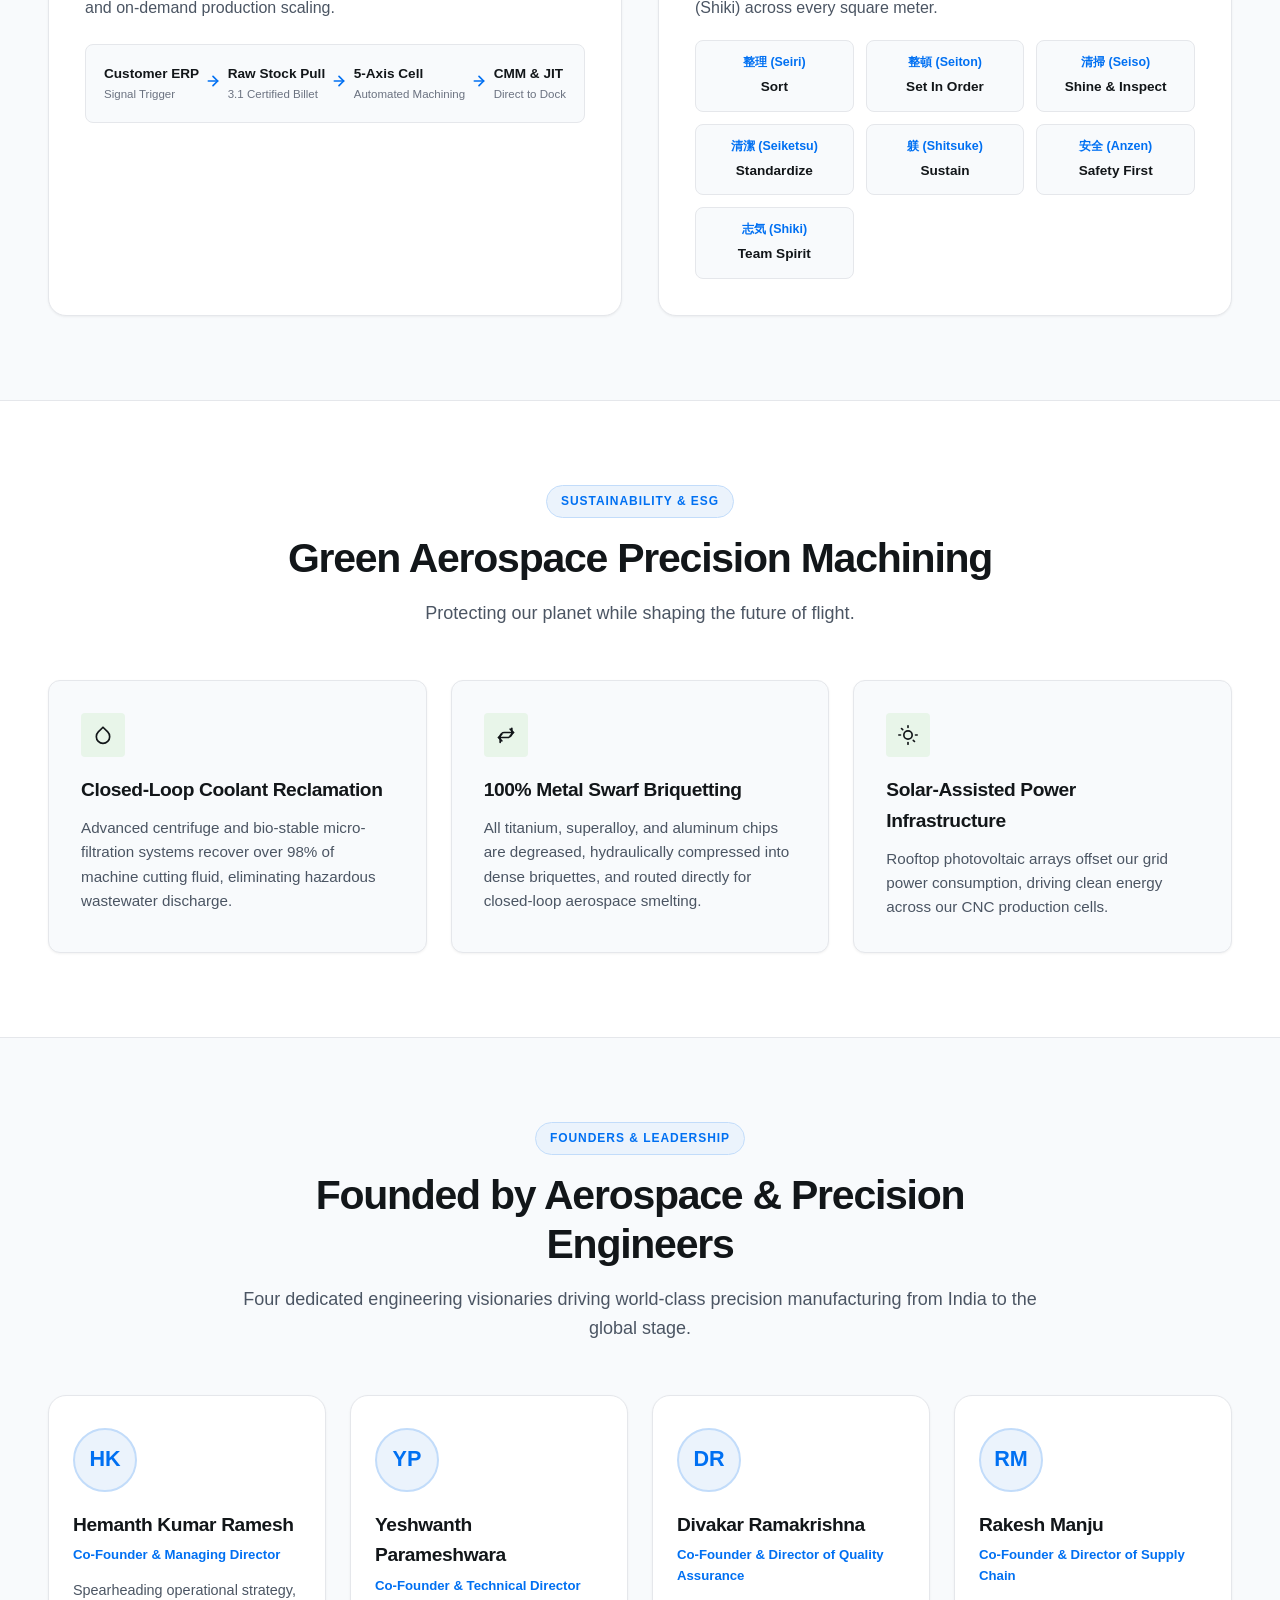
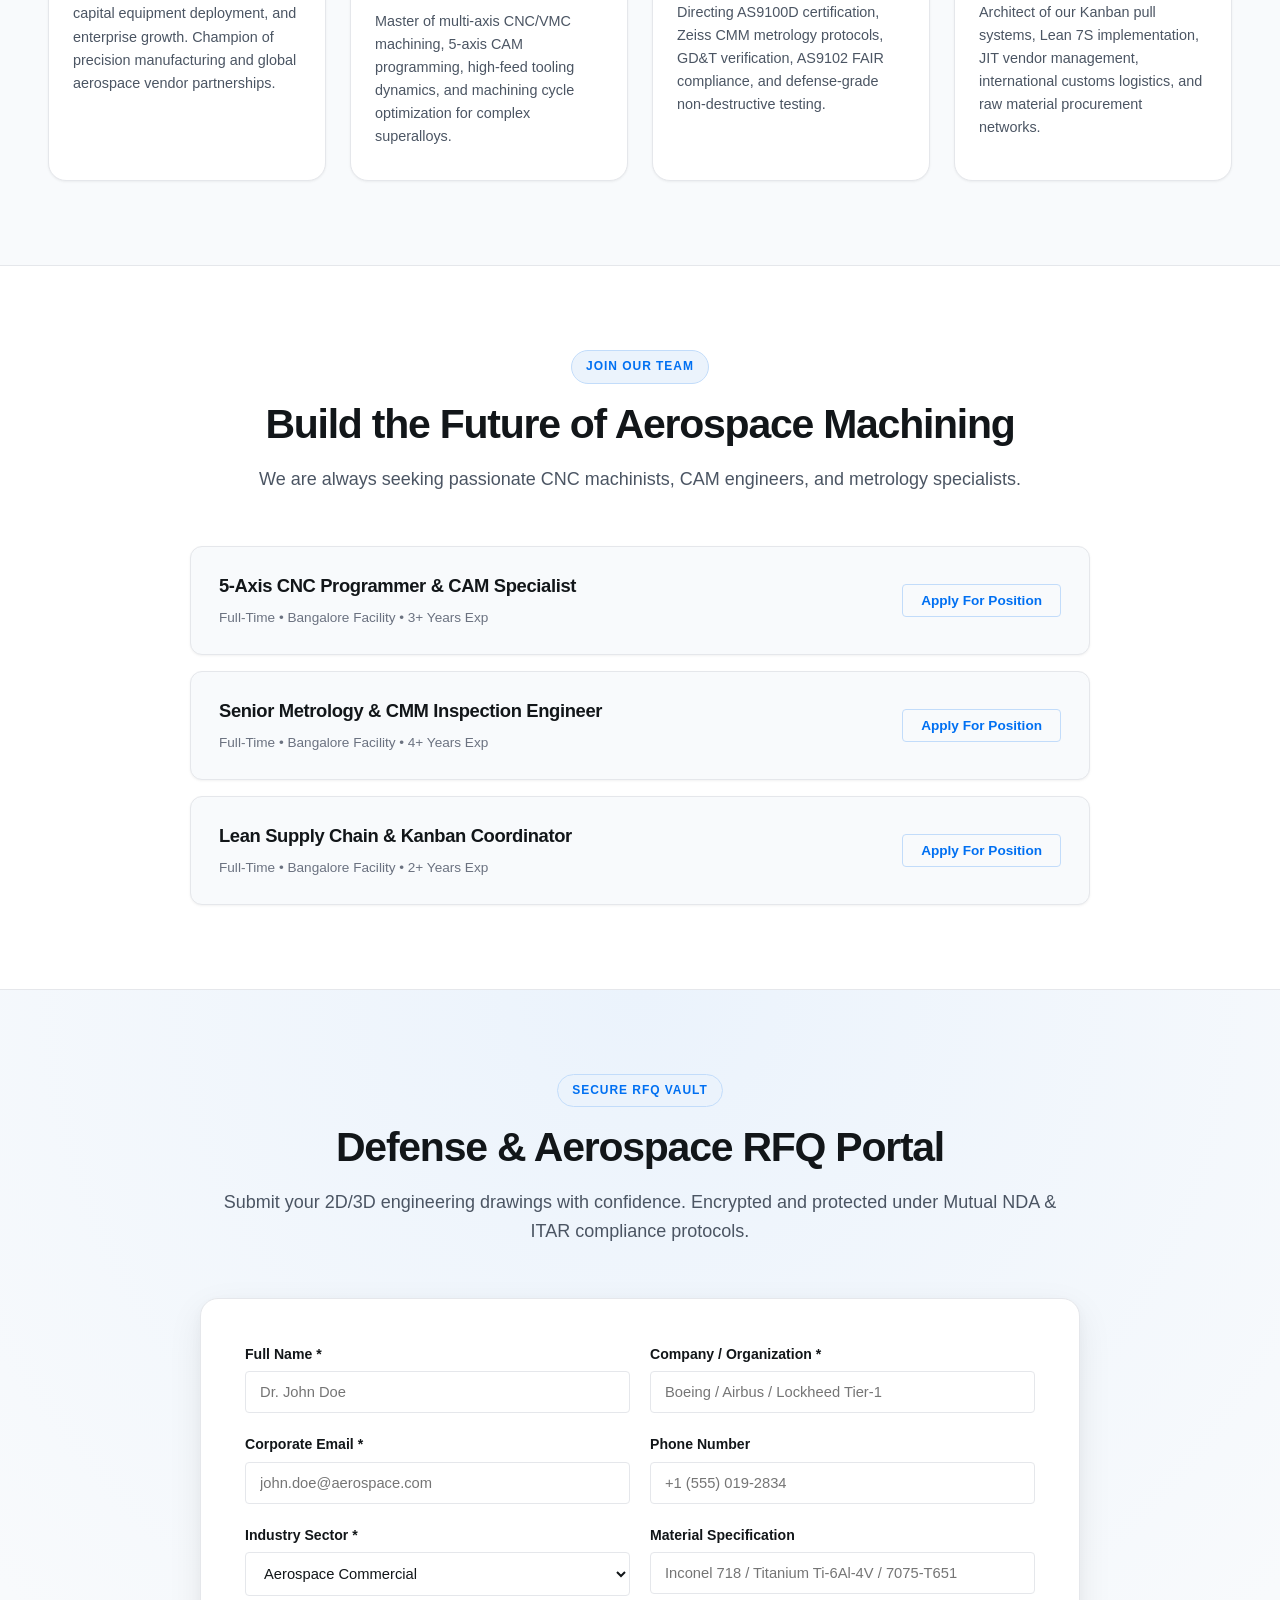
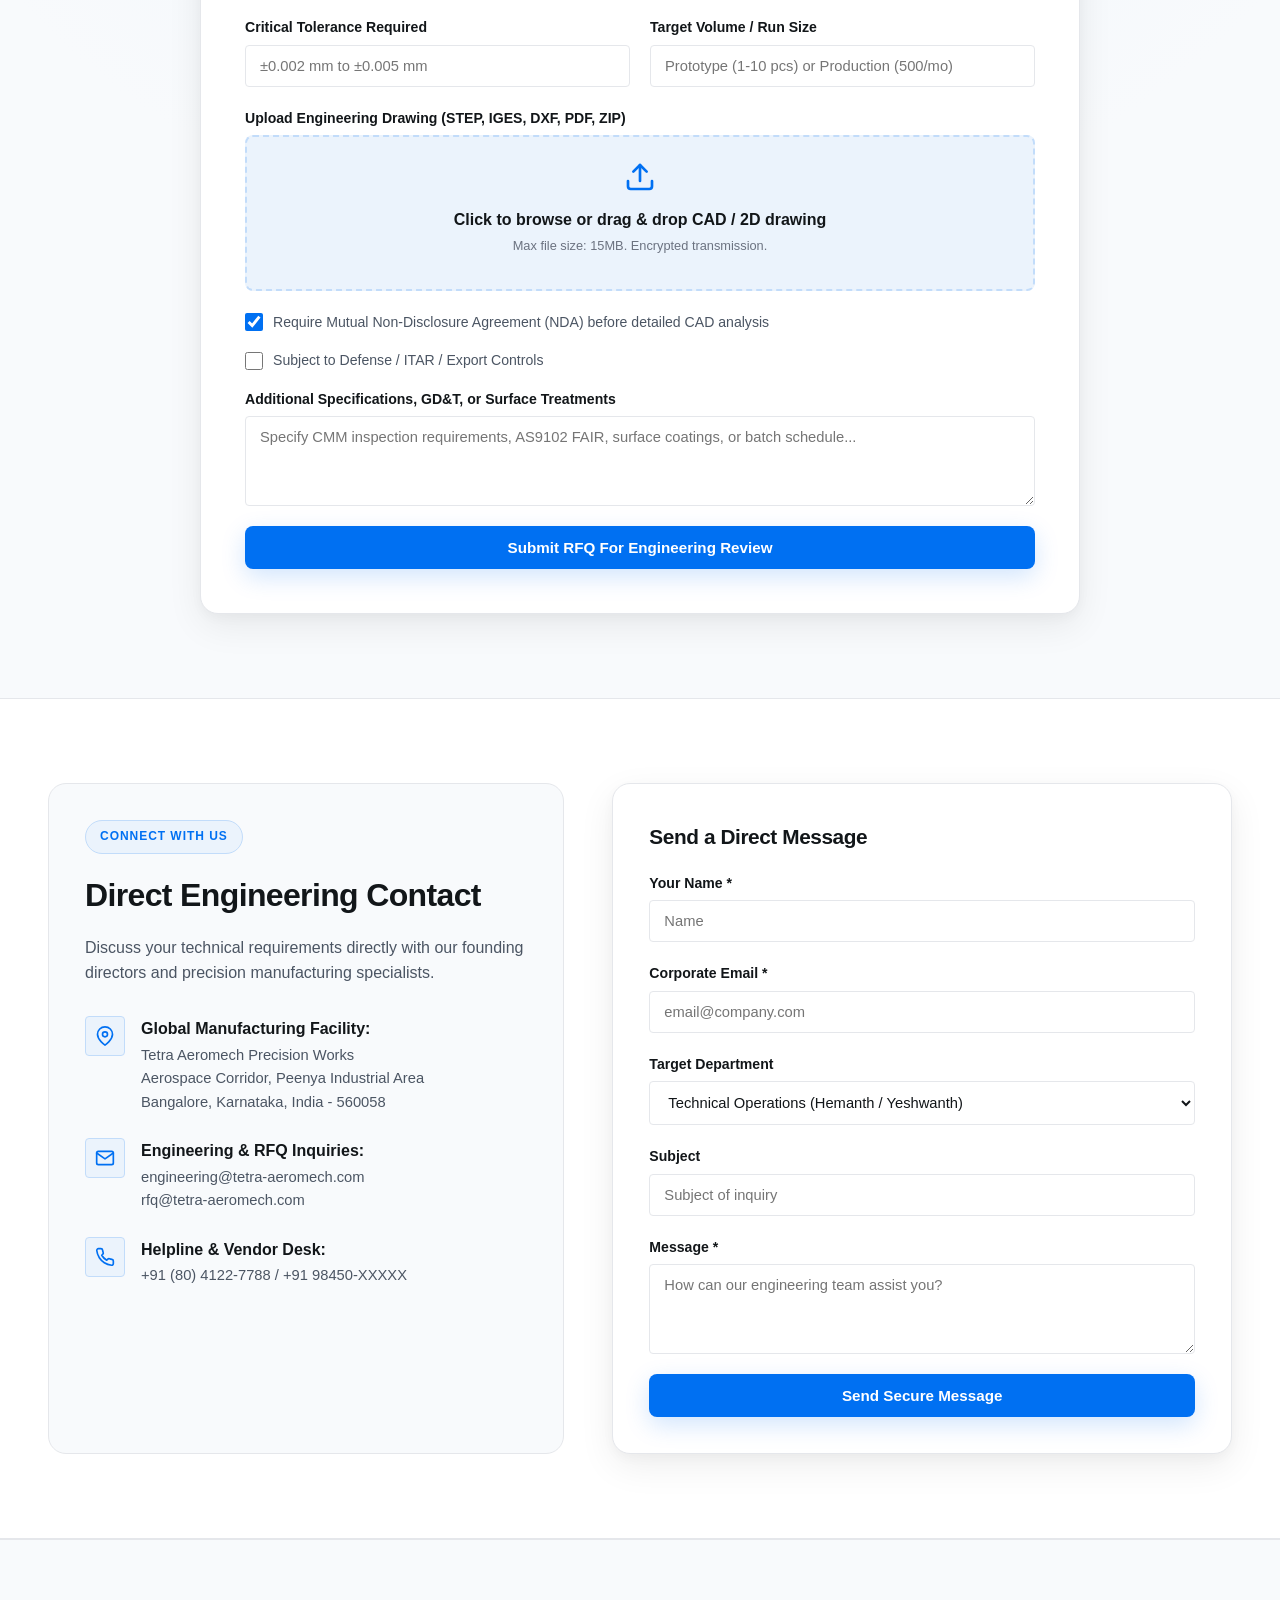
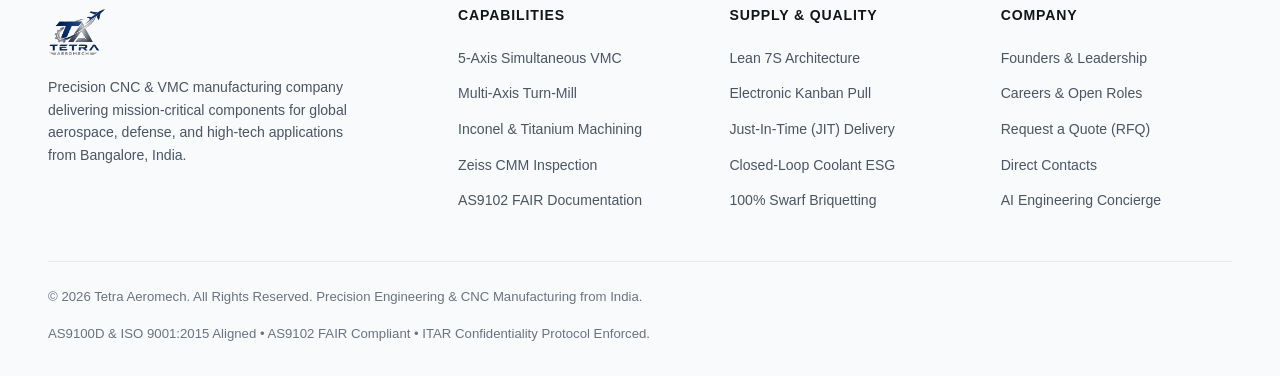
==== commit 5065578b: "feat: complete emoji-free design, small round Tetra Assistant launcher, expanded CNC/tooling/ISO9000" ====
--- a/index.html
+++ b/index.html
@@ -22,7 +22,9 @@
   <div class="page-progress" id="pageProgress" aria-hidden="true"></div>
 
   <!-- Scroll to top button -->
-  <button class="scroll-top-btn" id="scrollTopBtn" aria-label="Back to top" title="Back to top">↑</button>
+  <button class="scroll-top-btn" id="scrollTopBtn" aria-label="Back to top" title="Back to top">
+    <svg width="20" height="20" viewBox="0 0 24 24" fill="none" stroke="currentColor" stroke-width="2.5" stroke-linecap="round" stroke-linejoin="round"><line x1="12" y1="19" x2="12" y2="5"></line><polyline points="5 12 12 5 19 12"></polyline></svg>
+  </button>
 
   <!-- ========================================================================
        APPLE-STYLE FROSTED HEADER & MEGA DROPDOWN NAVIGATION
@@ -47,28 +49,28 @@
             <div class="mega-dropdown">
               <div class="mega-grid-2">
                 <a href="#capabilities" class="mega-link" onclick="window.switchTab('vmc')">
-                  <div class="mega-icon">⚙️</div>
+                  <div class="mega-icon"><svg width="20" height="20" viewBox="0 0 24 24" fill="none" stroke="currentColor" stroke-width="2" stroke-linecap="round" stroke-linejoin="round"><circle cx="12" cy="12" r="3"></circle><path d="M19.4 15a1.65 1.65 0 0 0 .33 1.82l.06.06a2 2 0 0 1 0 2.83 2 2 0 0 1-2.83 0l-.06-.06a1.65 1.65 0 0 0-1.82-.33 1.65 1.65 0 0 0-1 1.51V21a2 2 0 0 1-2 2 2 2 0 0 1-2-2v-.09A1.65 1.65 0 0 0 9 19.4a1.65 1.65 0 0 0-1.82.33l-.06.06a2 2 0 0 1-2.83 0 2 2 0 0 1 0-2.83l.06-.06a1.65 1.65 0 0 0 .33-1.82 1.65 1.65 0 0 0-1.51-1H3a2 2 0 0 1-2-2 2 2 0 0 1 2-2h.09A1.65 1.65 0 0 0 4.6 9a1.65 1.65 0 0 0-.33-1.82l-.06-.06a2 2 0 0 1 0-2.83 2 2 0 0 1 2.83 0l.06.06a1.65 1.65 0 0 0 1.82.33H9a1.65 1.65 0 0 0 1-1.51V3a2 2 0 0 1 2-2 2 2 0 0 1 2 2v.09a1.65 1.65 0 0 0 1 1.51 1.65 1.65 0 0 0 1.82-.33l.06-.06a2 2 0 0 1 2.83 0 2 2 0 0 1 0 2.83l-.06.06a1.65 1.65 0 0 0-.33 1.82V9a1.65 1.65 0 0 0 1.51 1H21a2 2 0 0 1 2 2 2 2 0 0 1-2 2h-.09a1.65 1.65 0 0 0-1.51 1z"></path></svg></div>
                   <div>
                     <div class="mega-title" data-i18n="cap_card1_title">5-Axis Simultaneous VMC</div>
                     <div class="mega-desc">Turbine blisks, impellers & structural bulkheads.</div>
                   </div>
                 </a>
                 <a href="#capabilities" class="mega-link" onclick="window.switchTab('turning')">
-                  <div class="mega-icon">🔄</div>
+                  <div class="mega-icon"><svg width="20" height="20" viewBox="0 0 24 24" fill="none" stroke="currentColor" stroke-width="2" stroke-linecap="round" stroke-linejoin="round"><polyline points="23 4 23 10 17 10"></polyline><path d="M20.49 15a9 9 0 1 1-2.12-9.36L23 10"></path></svg></div>
                   <div>
                     <div class="mega-title" data-i18n="cap_card2_title">Precision CNC Turn-Mill</div>
                     <div class="mega-desc">Landing gear shafts & spool sleeves to sub-micron roundness.</div>
                   </div>
                 </a>
                 <a href="#capabilities" class="mega-link" onclick="window.switchTab('alloys')">
-                  <div class="mega-icon">🛡️</div>
+                  <div class="mega-icon"><svg width="20" height="20" viewBox="0 0 24 24" fill="none" stroke="currentColor" stroke-width="2" stroke-linecap="round" stroke-linejoin="round"><path d="M12 22s8-4 8-10V5l-8-3-8 3v7c0 6 8 10 8 10z"></path></svg></div>
                   <div>
                     <div class="mega-title" data-i18n="cap_card3_title">Exotic Superalloys</div>
                     <div class="mega-desc">Inconel 718, Titanium Ti-6Al-4V, 7075-T651 & 15-5 PH.</div>
                   </div>
                 </a>
                 <a href="#capabilities" class="mega-link" onclick="window.switchTab('finishing')">
-                  <div class="mega-icon">✨</div>
+                  <div class="mega-icon"><svg width="20" height="20" viewBox="0 0 24 24" fill="none" stroke="currentColor" stroke-width="2" stroke-linecap="round" stroke-linejoin="round"><polygon points="12 2 15.09 8.26 22 9.27 17 14.14 18.18 21.02 12 17.77 5.82 21.02 7 14.14 2 9.27 8.91 8.26 12 2"></polygon></svg></div>
                   <div>
                     <div class="mega-title" data-i18n="cap_card4_title">Deburring & Surface Finishing</div>
                     <div class="mega-desc">Micro-bead blasting, passivation AMS 2700 & hard anodizing.</div>
@@ -87,28 +89,28 @@
             <div class="mega-dropdown">
               <div class="mega-grid-2">
                 <a href="#metrology" class="mega-link">
-                  <div class="mega-icon">📐</div>
+                  <div class="mega-icon"><svg width="20" height="20" viewBox="0 0 24 24" fill="none" stroke="currentColor" stroke-width="2" stroke-linecap="round" stroke-linejoin="round"><path d="M21.3 8.7 8.7 21.3a1 1 0 0 1-1.4 0l-4.6-4.6a1 1 0 0 1 0-1.4L15.3 2.7a1 1 0 0 1 1.4 0l4.6 4.6a1 1 0 0 1 0 1.4z"></path><path d="m7.5 10.5 2 2"></path><path d="m10.5 7.5 2 2"></path><path d="m13.5 4.5 2 2"></path></svg></div>
                   <div>
                     <div class="mega-title">Zeiss CNC CMM Inspection</div>
                     <div class="mega-desc">Continuous scanning contact probe verification.</div>
                   </div>
                 </a>
                 <a href="#metrology" class="mega-link">
-                  <div class="mega-icon">📋</div>
+                  <div class="mega-icon"><svg width="20" height="20" viewBox="0 0 24 24" fill="none" stroke="currentColor" stroke-width="2" stroke-linecap="round" stroke-linejoin="round"><path d="M16 4h2a2 2 0 0 1 2 2v14a2 2 0 0 1-2 2H6a2 2 0 0 1-2-2V6a2 2 0 0 1 2-2h2"></path><rect x="8" y="2" width="8" height="4" rx="1" ry="1"></rect><line x1="9" y1="12" x2="15" y2="12"></line><line x1="9" y1="16" x2="13" y2="16"></line></svg></div>
                   <div>
                     <div class="mega-title">AS9102 FAIR Documentation</div>
                     <div class="mega-desc">First Article Inspection Reports (Forms 1, 2, and 3).</div>
                   </div>
                 </a>
                 <a href="#metrology" class="mega-link">
-                  <div class="mega-icon">🏆</div>
+                  <div class="mega-icon"><svg width="20" height="20" viewBox="0 0 24 24" fill="none" stroke="currentColor" stroke-width="2" stroke-linecap="round" stroke-linejoin="round"><circle cx="12" cy="8" r="7"></circle><polyline points="8.21 13.89 7 23 12 20 17 23 15.79 13.88"></polyline></svg></div>
                   <div>
                     <div class="mega-title">AS9100D & ISO 9001:2015</div>
                     <div class="mega-desc">Certified aerospace quality management framework.</div>
                   </div>
                 </a>
                 <a href="#metrology" class="mega-link">
-                  <div class="mega-icon">🔬</div>
+                  <div class="mega-icon"><svg width="20" height="20" viewBox="0 0 24 24" fill="none" stroke="currentColor" stroke-width="2" stroke-linecap="round" stroke-linejoin="round"><circle cx="11" cy="11" r="8"></circle><line x1="21" y1="21" x2="16.65" y2="16.65"></line></svg></div>
                   <div>
                     <div class="mega-title">EN 10204 3.1 & 3.2 Traceability</div>
                     <div class="mega-desc">Complete chemical, physical & NDT pedigree.</div>
@@ -127,28 +129,28 @@
             <div class="mega-dropdown">
               <div class="mega-grid-2">
                 <a href="#components" class="mega-link" onclick="window.filterComponents('aerospace')">
-                  <div class="mega-icon">🚀</div>
+                  <div class="mega-icon"><svg width="20" height="20" viewBox="0 0 24 24" fill="none" stroke="currentColor" stroke-width="2" stroke-linecap="round" stroke-linejoin="round"><path d="M4.5 16.5c-1.5 1.26-2 5-2 5s3.74-.5 5-2c.71-.84.7-2.13-.09-2.91a2.18 2.18 0 0 0-2.91-.09z"></path><path d="m12 15-3-3a22 22 0 0 1 2-3.95A12.88 12.88 0 0 1 22 2c0 2.72-.78 7.5-6 11a22.35 22.35 0 0 1-4 2z"></path></svg></div>
                   <div>
                     <div class="mega-title" data-i18n="filter_aerospace">Aerospace & Space</div>
                     <div class="mega-desc">High-pressure turbine blisks & cold-gas thruster housings.</div>
                   </div>
                 </a>
                 <a href="#components" class="mega-link" onclick="window.filterComponents('defense')">
-                  <div class="mega-icon">🛡️</div>
+                  <div class="mega-icon"><svg width="20" height="20" viewBox="0 0 24 24" fill="none" stroke="currentColor" stroke-width="2" stroke-linecap="round" stroke-linejoin="round"><path d="M12 22s8-4 8-10V5l-8-3-8 3v7c0 6 8 10 8 10z"></path></svg></div>
                   <div>
                     <div class="mega-title" data-i18n="filter_defense">Defense Aviation</div>
                     <div class="mega-desc">Hydraulic manifolds, actuator brackets & landing gear pins.</div>
                   </div>
                 </a>
                 <a href="#components" class="mega-link" onclick="window.filterComponents('automotive')">
-                  <div class="mega-icon">🏎️</div>
+                  <div class="mega-icon"><svg width="20" height="20" viewBox="0 0 24 24" fill="none" stroke="currentColor" stroke-width="2" stroke-linecap="round" stroke-linejoin="round"><rect x="1" y="3" width="15" height="13"></rect><polygon points="16 8 20 8 23 11 23 16 16 16 16 8"></polygon><circle cx="5.5" cy="18.5" r="2.5"></circle><circle cx="18.5" cy="18.5" r="2.5"></circle></svg></div>
                   <div>
                     <div class="mega-title" data-i18n="filter_automotive">Automotive & EV</div>
                     <div class="mega-desc">High-precision transmission pinions & motor shafts.</div>
                   </div>
                 </a>
                 <a href="#components" class="mega-link" onclick="window.filterComponents('industrial')">
-                  <div class="mega-icon">🏭</div>
+                  <div class="mega-icon"><svg width="20" height="20" viewBox="0 0 24 24" fill="none" stroke="currentColor" stroke-width="2" stroke-linecap="round" stroke-linejoin="round"><path d="M2 20a2 2 0 0 0 2 2h16a2 2 0 0 0 2-2V8l-7 5V8l-7 5V4H2z"></path></svg></div>
                   <div>
                     <div class="mega-title" data-i18n="filter_industrial">High-Tech Industrial</div>
                     <div class="mega-desc">Subsea high-pressure valves & micro-lapped spools.</div>
@@ -167,28 +169,28 @@
             <div class="mega-dropdown">
               <div class="mega-grid-2">
                 <a href="#supply-chain" class="mega-link">
-                  <div class="mega-icon">📊</div>
+                  <div class="mega-icon"><svg width="20" height="20" viewBox="0 0 24 24" fill="none" stroke="currentColor" stroke-width="2" stroke-linecap="round" stroke-linejoin="round"><line x1="18" y1="20" x2="18" y2="10"></line><line x1="12" y1="20" x2="12" y2="4"></line><line x1="6" y1="20" x2="6" y2="14"></line></svg></div>
                   <div>
                     <div class="mega-title">Lean 7S Architecture</div>
                     <div class="mega-desc">Sort, Set in Order, Shine, Standardize, Sustain, Safety, Spirit.</div>
                   </div>
                 </a>
                 <a href="#supply-chain" class="mega-link">
-                  <div class="mega-icon">🔄</div>
+                  <div class="mega-icon"><svg width="20" height="20" viewBox="0 0 24 24" fill="none" stroke="currentColor" stroke-width="2" stroke-linecap="round" stroke-linejoin="round"><polyline points="23 4 23 10 17 10"></polyline><path d="M20.49 15a9 9 0 1 1-2.12-9.36L23 10"></path></svg></div>
                   <div>
                     <div class="mega-title">Kanban Visual Pull System</div>
                     <div class="mega-desc">ERP-driven replenishment with >99.4% on-time delivery.</div>
                   </div>
                 </a>
                 <a href="#sustainability" class="mega-link">
-                  <div class="mega-icon">💧</div>
+                  <div class="mega-icon"><svg width="20" height="20" viewBox="0 0 24 24" fill="none" stroke="currentColor" stroke-width="2" stroke-linecap="round" stroke-linejoin="round"><path d="M12 2.69l5.66 5.66a8 8 0 1 1-11.31 0z"></path></svg></div>
                   <div>
                     <div class="mega-title">Closed-Loop Coolant ESG</div>
                     <div class="mega-desc">>98% cutting fluid recovery & zero wastewater discharge.</div>
                   </div>
                 </a>
                 <a href="#sustainability" class="mega-link">
-                  <div class="mega-icon">♻️</div>
+                  <div class="mega-icon"><svg width="20" height="20" viewBox="0 0 24 24" fill="none" stroke="currentColor" stroke-width="2" stroke-linecap="round" stroke-linejoin="round"><polyline points="7 19 3 15 7 11"></polyline><path d="M3 15h11a5 5 0 0 0 5-5V4"></path><polyline points="17 5 21 9 17 13"></polyline><path d="M21 9H10a5 5 0 0 0-5 5v7"></path></svg></div>
                   <div>
                     <div class="mega-title">100% Swarf Briquetting</div>
                     <div class="mega-desc">Direct metallurgical recycling for aerospace titanium/alloys.</div>
@@ -207,30 +209,30 @@
             <div class="mega-dropdown">
               <div class="mega-grid-2">
                 <a href="#leadership" class="mega-link">
-                  <div class="mega-icon">👥</div>
+                  <div class="mega-icon"><svg width="20" height="20" viewBox="0 0 24 24" fill="none" stroke="currentColor" stroke-width="2" stroke-linecap="round" stroke-linejoin="round"><path d="M17 21v-2a4 4 0 0 0-4-4H5a4 4 0 0 0-4 4v2"></path><circle cx="9" cy="7" r="4"></circle><path d="M23 21v-2a4 4 0 0 0-3-3.87"></path><path d="M16 3.13a4 4 0 0 1 0 7.75"></path></svg></div>
                   <div>
                     <div class="mega-title">Founders & Leadership</div>
                     <div class="mega-desc">Meet Hemanth, Yeshwanth, Divakar & Rakesh.</div>
                   </div>
                 </a>
                 <a href="#careers" class="mega-link">
-                  <div class="mega-icon">💼</div>
+                  <div class="mega-icon"><svg width="20" height="20" viewBox="0 0 24 24" fill="none" stroke="currentColor" stroke-width="2" stroke-linecap="round" stroke-linejoin="round"><rect x="2" y="7" width="20" height="14" rx="2" ry="2"></rect><path d="M16 21V5a2 2 0 0 0-2-2h-4a2 2 0 0 0-2 2v16"></path></svg></div>
                   <div>
                     <div class="mega-title" data-i18n="nav_careers">Careers Portal</div>
                     <div class="mega-desc">Join our precision engineering team in Bangalore.</div>
                   </div>
                 </a>
                 <a href="#contact" class="mega-link">
-                  <div class="mega-icon">📍</div>
+                  <div class="mega-icon"><svg width="20" height="20" viewBox="0 0 24 24" fill="none" stroke="currentColor" stroke-width="2" stroke-linecap="round" stroke-linejoin="round"><path d="M21 10c0 7-9 13-9 13s-9-6-9-13a9 9 0 0 1 18 0z"></path><circle cx="12" cy="10" r="3"></circle></svg></div>
                   <div>
                     <div class="mega-title" data-i18n="nav_contact">Contact Facility</div>
                     <div class="mega-desc">Global vendor desk, phone helpline & plant address.</div>
                   </div>
                 </a>
                 <a href="javascript:void(0)" class="mega-link" onclick="window.openChat()">
-                  <div class="mega-icon">🤖</div>
-                  <div>
-                    <div class="mega-title">Tetra AI Concierge</div>
+                  <div class="mega-icon"><svg width="20" height="20" viewBox="0 0 24 24" fill="none" stroke="currentColor" stroke-width="2" stroke-linecap="round" stroke-linejoin="round"><path d="M21 15a2 2 0 0 1-2 2H7l-4 4V5a2 2 0 0 1 2-2h14a2 2 0 0 1 2 2z"></path></svg></div>
+                  <div>
+                    <div class="mega-title">Tetra Assistant</div>
                     <div class="mega-desc">Instant answers on tolerances, materials & RFQs.</div>
                   </div>
                 </a>
@@ -245,14 +247,14 @@
         <!-- Language Dropdown -->
         <div class="lang-dropdown">
           <button class="lang-btn" id="langDropdownBtn" aria-label="Select Language">
-            🌐 <span id="currentLangLabel">EN</span> ▾
+            <svg width="15" height="15" viewBox="0 0 24 24" fill="none" stroke="currentColor" stroke-width="2" stroke-linecap="round" stroke-linejoin="round" style="vertical-align: -2px; margin-right: 4px;"><circle cx="12" cy="12" r="10"></circle><line x1="2" y1="12" x2="22" y2="12"></line><path d="M12 2a15.3 15.3 0 0 1 4 10 15.3 15.3 0 0 1-4 10 15.3 15.3 0 0 1-4-10 15.3 15.3 0 0 1 4-10z"></path></svg><span id="currentLangLabel">EN</span> ▾
           </button>
           <div class="lang-menu" id="langDropdownMenu">
-            <button class="lang-option active" data-lang="en">🇬🇧 English</button>
-            <button class="lang-option" data-lang="de">🇩🇪 Deutsch</button>
-            <button class="lang-option" data-lang="fr">🇫🇷 Français</button>
-            <button class="lang-option" data-lang="ja">🇯🇵 日本語</button>
-            <button class="lang-option" data-lang="es">🇪🇸 Español</button>
+            <button class="lang-option active" data-lang="en">English</button>
+            <button class="lang-option" data-lang="de">Deutsch</button>
+            <button class="lang-option" data-lang="fr">Français</button>
+            <button class="lang-option" data-lang="ja">日本語</button>
+            <button class="lang-option" data-lang="es">Español</button>
           </div>
         </div>
 
@@ -276,12 +278,12 @@
         <img src="/images/logo.png" alt="Tetra Aeromech" class="mobile-drawer-logo">
         <div class="mobile-drawer-caption">Precision CNC & VMC</div>
       </div>
-      <button class="mobile-drawer-close" id="mobileDrawerClose" aria-label="Close Navigation Menu">✕</button>
+      <button class="mobile-drawer-close" id="mobileDrawerClose" aria-label="Close Navigation Menu"><svg width="18" height="18" viewBox="0 0 24 24" fill="none" stroke="currentColor" stroke-width="2" stroke-linecap="round" stroke-linejoin="round"><line x1="18" y1="6" x2="6" y2="18"></line><line x1="6" y1="6" x2="18" y2="18"></line></svg></button>
     </div>
 
     <nav class="mobile-nav-list">
       <a href="#capabilities" class="mobile-nav-item">
-        <span class="mobile-nav-icon">⚙️</span>
+        <span class="mobile-nav-icon"><svg width="20" height="20" viewBox="0 0 24 24" fill="none" stroke="currentColor" stroke-width="2" stroke-linecap="round" stroke-linejoin="round"><circle cx="12" cy="12" r="3"></circle><path d="M19.4 15a1.65 1.65 0 0 0 .33 1.82l.06.06a2 2 0 0 1 0 2.83 2 2 0 0 1-2.83 0l-.06-.06a1.65 1.65 0 0 0-1.82-.33 1.65 1.65 0 0 0-1 1.51V21a2 2 0 0 1-2 2 2 2 0 0 1-2-2v-.09A1.65 1.65 0 0 0 9 19.4a1.65 1.65 0 0 0-1.82.33l-.06.06a2 2 0 0 1-2.83 0 2 2 0 0 1 0-2.83l.06-.06a1.65 1.65 0 0 0 .33-1.82 1.65 1.65 0 0 0-1.51-1H3a2 2 0 0 1-2-2 2 2 0 0 1 2-2h.09A1.65 1.65 0 0 0 4.6 9a1.65 1.65 0 0 0-.33-1.82l-.06-.06a2 2 0 0 1 0-2.83 2 2 0 0 1 2.83 0l.06.06a1.65 1.65 0 0 0 1.82.33H9a1.65 1.65 0 0 0 1-1.51V3a2 2 0 0 1 2-2 2 2 0 0 1 2 2v.09a1.65 1.65 0 0 0 1 1.51 1.65 1.65 0 0 0 1.82-.33l.06-.06a2 2 0 0 1 2.83 0 2 2 0 0 1 0 2.83l-.06.06a1.65 1.65 0 0 0-.33 1.82V9a1.65 1.65 0 0 0 1.51 1H21a2 2 0 0 1 2 2 2 2 0 0 1-2 2h-.09a1.65 1.65 0 0 0-1.51 1z"></path></svg></span>
         <div class="mobile-nav-content">
           <div class="mobile-nav-title" data-i18n="nav_capabilities">Capabilities</div>
           <div class="mobile-nav-sub">5-Axis VMC & CNC Turn-Mill</div>
@@ -289,7 +291,7 @@
         <span class="mobile-nav-arrow">›</span>
       </a>
       <a href="#metrology" class="mobile-nav-item">
-        <span class="mobile-nav-icon">📐</span>
+        <span class="mobile-nav-icon"><svg width="20" height="20" viewBox="0 0 24 24" fill="none" stroke="currentColor" stroke-width="2" stroke-linecap="round" stroke-linejoin="round"><path d="M21.3 8.7 8.7 21.3a1 1 0 0 1-1.4 0l-4.6-4.6a1 1 0 0 1 0-1.4L15.3 2.7a1 1 0 0 1 1.4 0l4.6 4.6a1 1 0 0 1 0 1.4z"></path><path d="m7.5 10.5 2 2"></path><path d="m10.5 7.5 2 2"></path><path d="m13.5 4.5 2 2"></path></svg></span>
         <div class="mobile-nav-content">
           <div class="mobile-nav-title" data-i18n="nav_metrology">Quality & Metrology</div>
           <div class="mobile-nav-sub">Zeiss CMM & AS9102 FAIR</div>
@@ -297,7 +299,7 @@
         <span class="mobile-nav-arrow">›</span>
       </a>
       <a href="#components" class="mobile-nav-item">
-        <span class="mobile-nav-icon">🔩</span>
+        <span class="mobile-nav-icon"><svg width="20" height="20" viewBox="0 0 24 24" fill="none" stroke="currentColor" stroke-width="2" stroke-linecap="round" stroke-linejoin="round"><circle cx="12" cy="12" r="3"></circle><path d="M19.4 15a1.65 1.65 0 0 0 .33 1.82l.06.06a2 2 0 0 1 0 2.83 2 2 0 0 1-2.83 0l-.06-.06a1.65 1.65 0 0 0-1.82-.33 1.65 1.65 0 0 0-1 1.51V21a2 2 0 0 1-2 2 2 2 0 0 1-2-2v-.09A1.65 1.65 0 0 0 9 19.4a1.65 1.65 0 0 0-1.82.33l-.06.06a2 2 0 0 1-2.83 0 2 2 0 0 1 0-2.83l.06-.06a1.65 1.65 0 0 0 .33-1.82 1.65 1.65 0 0 0-1.51-1H3a2 2 0 0 1-2-2 2 2 0 0 1 2-2h.09A1.65 1.65 0 0 0 4.6 9a1.65 1.65 0 0 0-.33-1.82l-.06-.06a2 2 0 0 1 0-2.83 2 2 0 0 1 2.83 0l.06.06a1.65 1.65 0 0 0 1.82.33H9a1.65 1.65 0 0 0 1-1.51V3a2 2 0 0 1 2-2 2 2 0 0 1 2 2v.09a1.65 1.65 0 0 0 1 1.51 1.65 1.65 0 0 0 1.82-.33l.06-.06a2 2 0 0 1 2.83 0 2 2 0 0 1 0 2.83l-.06.06a1.65 1.65 0 0 0-.33 1.82V9a1.65 1.65 0 0 0 1.51 1H21a2 2 0 0 1 2 2 2 2 0 0 1-2 2h-.09a1.65 1.65 0 0 0-1.51 1z"></path></svg></span>
         <div class="mobile-nav-content">
           <div class="mobile-nav-title" data-i18n="nav_components">Components</div>
           <div class="mobile-nav-sub">Aerospace & Defense Parts</div>
@@ -305,7 +307,7 @@
         <span class="mobile-nav-arrow">›</span>
       </a>
       <a href="#supply-chain" class="mobile-nav-item">
-        <span class="mobile-nav-icon">⚡</span>
+        <span class="mobile-nav-icon"><svg width="20" height="20" viewBox="0 0 24 24" fill="none" stroke="currentColor" stroke-width="2" stroke-linecap="round" stroke-linejoin="round"><line x1="18" y1="20" x2="18" y2="10"></line><line x1="12" y1="20" x2="12" y2="4"></line><line x1="6" y1="20" x2="6" y2="14"></line></svg></span>
         <div class="mobile-nav-content">
           <div class="mobile-nav-title" data-i18n="nav_supply_chain">Supply Chain & 7S</div>
           <div class="mobile-nav-sub">Lean Kanban & Traceability</div>
@@ -313,7 +315,7 @@
         <span class="mobile-nav-arrow">›</span>
       </a>
       <a href="#sustainability" class="mobile-nav-item">
-        <span class="mobile-nav-icon">🌱</span>
+        <span class="mobile-nav-icon"><svg width="20" height="20" viewBox="0 0 24 24" fill="none" stroke="currentColor" stroke-width="2" stroke-linecap="round" stroke-linejoin="round"><polyline points="7 19 3 15 7 11"></polyline><path d="M3 15h11a5 5 0 0 0 5-5V4"></path><polyline points="17 5 21 9 17 13"></polyline><path d="M21 9H10a5 5 0 0 0-5 5v7"></path></svg></span>
         <div class="mobile-nav-content">
           <div class="mobile-nav-title" data-i18n="nav_sustainability">Sustainability</div>
           <div class="mobile-nav-sub">Closed-Loop & Swarf Recycling</div>
@@ -321,7 +323,7 @@
         <span class="mobile-nav-arrow">›</span>
       </a>
       <a href="#leadership" class="mobile-nav-item">
-        <span class="mobile-nav-icon">👥</span>
+        <span class="mobile-nav-icon"><svg width="20" height="20" viewBox="0 0 24 24" fill="none" stroke="currentColor" stroke-width="2" stroke-linecap="round" stroke-linejoin="round"><path d="M17 21v-2a4 4 0 0 0-4-4H5a4 4 0 0 0-4 4v2"></path><circle cx="9" cy="7" r="4"></circle><path d="M23 21v-2a4 4 0 0 0-3-3.87"></path><path d="M16 3.13a4 4 0 0 1 0 7.75"></path></svg></span>
         <div class="mobile-nav-content">
           <div class="mobile-nav-title" data-i18n="nav_leadership">Leadership</div>
           <div class="mobile-nav-sub">4 Aerospace Co-Founders</div>
@@ -329,7 +331,7 @@
         <span class="mobile-nav-arrow">›</span>
       </a>
       <a href="#careers" class="mobile-nav-item">
-        <span class="mobile-nav-icon">💼</span>
+        <span class="mobile-nav-icon"><svg width="20" height="20" viewBox="0 0 24 24" fill="none" stroke="currentColor" stroke-width="2" stroke-linecap="round" stroke-linejoin="round"><rect x="2" y="7" width="20" height="14" rx="2" ry="2"></rect><path d="M16 21V5a2 2 0 0 0-2-2h-4a2 2 0 0 0-2 2v16"></path></svg></span>
         <div class="mobile-nav-content">
           <div class="mobile-nav-title" data-i18n="nav_careers">Careers</div>
           <div class="mobile-nav-sub">Engineering & Machining Roles</div>
@@ -337,7 +339,7 @@
         <span class="mobile-nav-arrow">›</span>
       </a>
       <a href="#contact" class="mobile-nav-item">
-        <span class="mobile-nav-icon">📍</span>
+        <span class="mobile-nav-icon"><svg width="20" height="20" viewBox="0 0 24 24" fill="none" stroke="currentColor" stroke-width="2" stroke-linecap="round" stroke-linejoin="round"><path d="M21 10c0 7-9 13-9 13s-9-6-9-13a9 9 0 0 1 18 0z"></path><circle cx="12" cy="10" r="3"></circle></svg></span>
         <div class="mobile-nav-content">
           <div class="mobile-nav-title" data-i18n="nav_contact">Contact Facility</div>
           <div class="mobile-nav-sub">Bangalore Plant & Vendor Desk</div>
@@ -348,7 +350,7 @@
 
     <div class="mobile-drawer-actions">
       <button class="btn btn-outline btn-block mobile-chat-btn" id="mobileChatLauncher">
-        🤖 <span>Ask Tetra AI Concierge</span>
+        <svg width="20" height="20" viewBox="0 0 24 24" fill="none" stroke="currentColor" stroke-width="2" stroke-linecap="round" stroke-linejoin="round"><path d="M21 15a2 2 0 0 1-2 2H7l-4 4V5a2 2 0 0 1 2-2h14a2 2 0 0 1 2 2z"></path></svg> <span>Ask Tetra Assistant</span>
       </button>
       <a href="#rfq" class="btn btn-primary btn-block mobile-rfq-btn" data-i18n="nav_rfq_btn">
         Request Precision Quote (RFQ)
@@ -696,17 +698,17 @@
                 <div class="kanban-step-title">Customer ERP</div>
                 <div class="kanban-step-sub">Signal Trigger</div>
               </div>
-              <span class="kanban-arrow">➔</span>
+              <span class="kanban-arrow"><svg width="16" height="16" viewBox="0 0 24 24" fill="none" stroke="currentColor" stroke-width="2.5" stroke-linecap="round" stroke-linejoin="round"><line x1="5" y1="12" x2="19" y2="12"></line><polyline points="12 5 19 12 12 19"></polyline></svg></span>
               <div>
                 <div class="kanban-step-title">Raw Stock Pull</div>
                 <div class="kanban-step-sub">3.1 Certified Billet</div>
               </div>
-              <span class="kanban-arrow">➔</span>
+              <span class="kanban-arrow"><svg width="16" height="16" viewBox="0 0 24 24" fill="none" stroke="currentColor" stroke-width="2.5" stroke-linecap="round" stroke-linejoin="round"><line x1="5" y1="12" x2="19" y2="12"></line><polyline points="12 5 19 12 12 19"></polyline></svg></span>
               <div>
                 <div class="kanban-step-title">5-Axis Cell</div>
                 <div class="kanban-step-sub">Automated Machining</div>
               </div>
-              <span class="kanban-arrow">➔</span>
+              <span class="kanban-arrow"><svg width="16" height="16" viewBox="0 0 24 24" fill="none" stroke="currentColor" stroke-width="2.5" stroke-linecap="round" stroke-linejoin="round"><line x1="5" y1="12" x2="19" y2="12"></line><polyline points="12 5 19 12 12 19"></polyline></svg></span>
               <div>
                 <div class="kanban-step-title">CMM & JIT</div>
                 <div class="kanban-step-sub">Direct to Dock</div>
@@ -771,7 +773,7 @@
 
         <div class=esg-grid reveal-group">
           <div class="esg-card">
-            <div class="esg-icon-wrap">💧</div>
+            <div class="esg-icon-wrap"><svg width="20" height="20" viewBox="0 0 24 24" fill="none" stroke="currentColor" stroke-width="2" stroke-linecap="round" stroke-linejoin="round"><path d="M12 2.69l5.66 5.66a8 8 0 1 1-11.31 0z"></path></svg></div>
             <h3 style="font-size: 1.2rem; margin-bottom: 10px;" data-i18n="esg_p1_title">Closed-Loop Coolant Reclamation</h3>
             <p style="color: var(--text-secondary); font-size: 0.95rem; line-height: 1.6;" data-i18n="esg_p1_desc">
               Advanced centrifuge and bio-stable micro-filtration systems recover over 98% of machine cutting fluid, eliminating hazardous wastewater discharge.
@@ -779,7 +781,7 @@
           </div>
 
           <div class="esg-card">
-            <div class="esg-icon-wrap">♻️</div>
+            <div class="esg-icon-wrap"><svg width="20" height="20" viewBox="0 0 24 24" fill="none" stroke="currentColor" stroke-width="2" stroke-linecap="round" stroke-linejoin="round"><polyline points="7 19 3 15 7 11"></polyline><path d="M3 15h11a5 5 0 0 0 5-5V4"></path><polyline points="17 5 21 9 17 13"></polyline><path d="M21 9H10a5 5 0 0 0-5 5v7"></path></svg></div>
             <h3 style="font-size: 1.2rem; margin-bottom: 10px;" data-i18n="esg_p2_title">100% Metal Swarf Briquetting</h3>
             <p style="color: var(--text-secondary); font-size: 0.95rem; line-height: 1.6;" data-i18n="esg_p2_desc">
               All titanium, superalloy, and aluminum chips are degreased, hydraulically compressed into dense briquettes, and routed directly for closed-loop aerospace smelting.
@@ -787,7 +789,7 @@
           </div>
 
           <div class="esg-card">
-            <div class="esg-icon-wrap">☀️</div>
+            <div class="esg-icon-wrap"><svg width="20" height="20" viewBox="0 0 24 24" fill="none" stroke="currentColor" stroke-width="2" stroke-linecap="round" stroke-linejoin="round"><circle cx="12" cy="12" r="5"></circle><line x1="12" y1="1" x2="12" y2="3"></line><line x1="12" y1="21" x2="12" y2="23"></line><line x1="4.22" y1="4.22" x2="5.64" y2="5.64"></line><line x1="18.36" y1="18.36" x2="19.78" y2="19.78"></line><line x1="1" y1="12" x2="3" y2="12"></line><line x1="21" y1="12" x2="23" y2="12"></line></svg></div>
             <h3 style="font-size: 1.2rem; margin-bottom: 10px;" data-i18n="esg_p3_title">Solar-Assisted Power Infrastructure</h3>
             <p style="color: var(--text-secondary); font-size: 0.95rem; line-height: 1.6;" data-i18n="esg_p3_desc">
               Rooftop photovoltaic arrays offset our grid power consumption, driving clean energy across our CNC production cells.
@@ -967,7 +969,7 @@
               <label class="form-label" data-i18n="rfq_lbl_file">Upload Engineering Drawing (STEP, IGES, DXF, PDF, ZIP)</label>
               <div class="file-upload-box">
                 <input type="file" id="rfqFile" name="file" class="file-input-hidden" accept=".step,.stp,.iges,.igs,.dxf,.dwg,.pdf,.zip">
-                <div style="font-size: 1.8rem; margin-bottom: 6px;">📁</div>
+                <div style="margin-bottom: 6px; color: var(--sap-blue);"><svg width="32" height="32" viewBox="0 0 24 24" fill="none" stroke="currentColor" stroke-width="2" stroke-linecap="round" stroke-linejoin="round"><path d="M21 15v4a2 2 0 0 1-2 2H5a2 2 0 0 1-2-2v-4"></path><polyline points="17 8 12 3 7 8"></polyline><line x1="12" y1="3" x2="12" y2="15"></line></svg></div>
                 <div><strong>Click to browse or drag & drop CAD / 2D drawing</strong></div>
                 <div style="font-size: 0.8rem; color: var(--text-muted); margin-top: 4px;">Max file size: 15MB. Encrypted transmission.</div>
                 <div id="rfqFileStatus" style="font-size: 0.85rem; font-weight: 600; color: var(--sap-blue); margin-top: 8px;"></div>
@@ -1011,7 +1013,7 @@
             </p>
 
             <div class="contact-item">
-              <div class="contact-item-icon">📍</div>
+              <div class="contact-item-icon"><svg width="20" height="20" viewBox="0 0 24 24" fill="none" stroke="currentColor" stroke-width="2" stroke-linecap="round" stroke-linejoin="round"><path d="M21 10c0 7-9 13-9 13s-9-6-9-13a9 9 0 0 1 18 0z"></path><circle cx="12" cy="10" r="3"></circle></svg></div>
               <div>
                 <strong>Global Manufacturing Facility:</strong>
                 <p style="color: var(--text-secondary); font-size: 0.92rem; margin-top: 2px;">
@@ -1023,7 +1025,7 @@
             </div>
 
             <div class="contact-item">
-              <div class="contact-item-icon">✉️</div>
+              <div class="contact-item-icon"><svg width="20" height="20" viewBox="0 0 24 24" fill="none" stroke="currentColor" stroke-width="2" stroke-linecap="round" stroke-linejoin="round"><path d="M4 4h16c1.1 0 2 .9 2 2v12c0 1.1-.9 2-2 2H4c-1.1 0-2-.9-2-2V6c0-1.1.9-2 2-2z"></path><polyline points="22,6 12,13 2,6"></polyline></svg></div>
               <div>
                 <strong>Engineering & RFQ Inquiries:</strong>
                 <p style="color: var(--text-secondary); font-size: 0.92rem; margin-top: 2px;">
@@ -1034,7 +1036,7 @@
             </div>
 
             <div class="contact-item">
-              <div class="contact-item-icon">📞</div>
+              <div class="contact-item-icon"><svg width="20" height="20" viewBox="0 0 24 24" fill="none" stroke="currentColor" stroke-width="2" stroke-linecap="round" stroke-linejoin="round"><path d="M22 16.92v3a2 2 0 0 1-2.18 2 19.79 19.79 0 0 1-8.63-3.07 19.5 19.5 0 0 1-6-6 19.79 19.79 0 0 1-3.07-8.67A2 2 0 0 1 4.11 2h3a2 2 0 0 1 2 1.72 12.84 12.84 0 0 0 .7 2.81 2 2 0 0 1-.45 2.11L8.09 9.91a16 16 0 0 0 6 6l1.27-1.27a2 2 0 0 1 2.11-.45 12.84 12.84 0 0 0 2.81.7A2 2 0 0 1 22 16.92z"></path></svg></div>
               <div>
                 <strong>Helpline & Vendor Desk:</strong>
                 <p style="color: var(--text-secondary); font-size: 0.92rem; margin-top: 2px;">
@@ -1139,16 +1141,16 @@
   <!-- ========================================================================
        FLOATING AI CHATBOT WIDGET ("TETRABOT")
        ======================================================================== -->
-  <button class="chat-launcher" id="chatLauncher" aria-label="Open AI Chatbot">
-    <span style="font-size: 1.1rem;">🤖</span>
-    <span>Tetra AI Concierge</span>
+  <!-- Small Round Floating Assistant Button -->
+  <button class="chat-launcher" id="chatLauncher" aria-label="Open Tetra Assistant" title="Tetra Assistant">
+    <svg width="24" height="24" viewBox="0 0 24 24" fill="none" stroke="currentColor" stroke-width="2" stroke-linecap="round" stroke-linejoin="round"><path d="M21 15a2 2 0 0 1-2 2H7l-4 4V5a2 2 0 0 1 2-2h14a2 2 0 0 1 2 2z"></path></svg>
   </button>
 
   <div class="chat-widget" id="chatWidget">
     <div class="chat-header">
       <div>
-        <div class="chat-title" data-i18n="chat_header_title">Tetra AI Engineering Concierge</div>
-        <div class="chat-status" data-i18n="chat_header_status">Online • Ready for Technical Inquiries</div>
+        <div class="chat-title" data-i18n="chat_header_title">Tetra Assistant</div>
+        <div class="chat-status" data-i18n="chat_header_status">Precision Engineering & Supply Chain Specialist</div>
       </div>
       <button class="chat-close-btn" id="chatClose" aria-label="Close Chat">&times;</button>
     </div>
@@ -1156,7 +1158,7 @@
     <div class="chat-messages" id="chatMessages">
       <div class="chat-msg chat-msg-bot">
         <div class="chat-bubble" data-i18n="chat_welcome">
-          Welcome to Tetra Aeromech. I am your engineering assistant. Ask me about our 5-axis tolerances, superalloy machining, AS9100D compliance, or RFQ procedures!
+          Hello! I am Tetra Assistant, your precision engineering & supply chain specialist. How can I help you today? Feel free to ask me anything about our 5-axis CNC machining, tooling, superalloys, AS9100D / ISO 9001 quality systems, or Kanban logistics.
         </div>
       </div>
     </div>
--- a/css/styles.css
+++ b/css/styles.css
@@ -1553,18 +1553,17 @@
   position: fixed;
   bottom: 28px;
   right: 28px;
+  width: 54px;
+  height: 54px;
+  border-radius: 50%;
   background-color: var(--sap-blue);
   color: #FFFFFF;
   border: none;
-  border-radius: var(--radius-full);
-  padding: 12px 22px;
-  font-family: var(--font-sans);
-  font-size: 0.9rem;
-  font-weight: 600;
-  display: flex;
-  align-items: center;
-  gap: 10px;
-  box-shadow: var(--shadow-blue);
+  padding: 0;
+  display: flex;
+  align-items: center;
+  justify-content: center;
+  box-shadow: 0 4px 16px rgba(0, 100, 210, 0.35);
   cursor: pointer;
   z-index: 990;
   transition: all var(--transition-fast);
@@ -1572,7 +1571,37 @@
 
 .chat-launcher:hover {
   background-color: var(--sap-blue-hover);
-  transform: translateY(-2px);
+  transform: translateY(-3px) scale(1.05);
+  box-shadow: 0 6px 22px rgba(0, 100, 210, 0.45);
+}
+
+@media (min-width: 769px) {
+  .chat-launcher::before {
+    content: "Tetra Assistant";
+    position: absolute;
+    right: calc(100% + 12px);
+    top: 50%;
+    transform: translateY(-50%) translateX(6px);
+    background: rgba(15, 23, 42, 0.92);
+    backdrop-filter: blur(8px);
+    -webkit-backdrop-filter: blur(8px);
+    color: #FFFFFF;
+    font-family: var(--font-sans);
+    font-size: 0.82rem;
+    font-weight: 600;
+    letter-spacing: 0.01em;
+    padding: 6px 12px;
+    border-radius: var(--radius-sm);
+    white-space: nowrap;
+    opacity: 0;
+    pointer-events: none;
+    transition: opacity 0.2s ease, transform 0.2s ease;
+    box-shadow: var(--shadow-md);
+  }
+  .chat-launcher:hover::before {
+    opacity: 1;
+    transform: translateY(-50%) translateX(0);
+  }
 }
 
 .chat-launcher.hidden {
@@ -2122,9 +2151,13 @@
   .chat-launcher {
     bottom: calc(16px + var(--safe-bottom));
     right: 16px;
-    padding: 10px 18px;
-    font-size: 0.85rem;
-    min-height: 44px;
+    width: 48px;
+    height: 48px;
+    border-radius: 50%;
+    padding: 0;
+    display: flex;
+    align-items: center;
+    justify-content: center;
   }
 
   .scroll-top-btn {
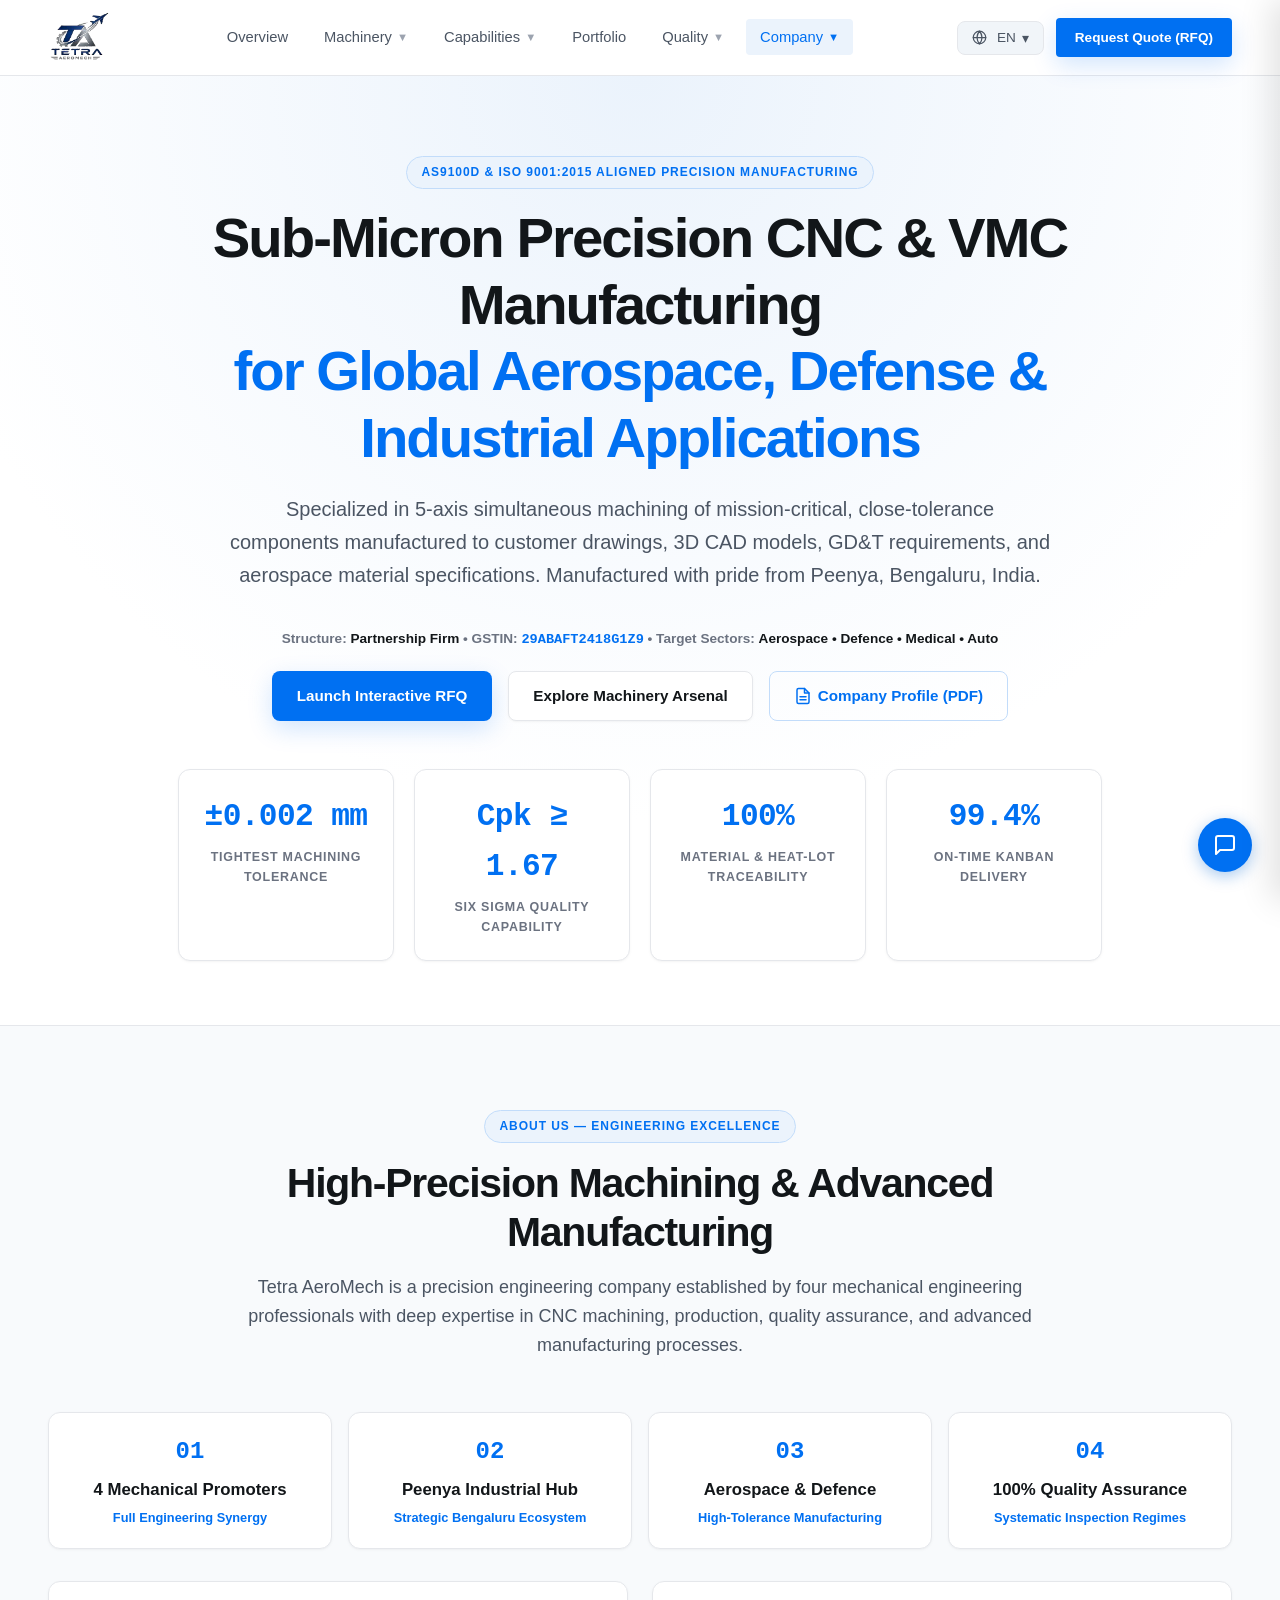
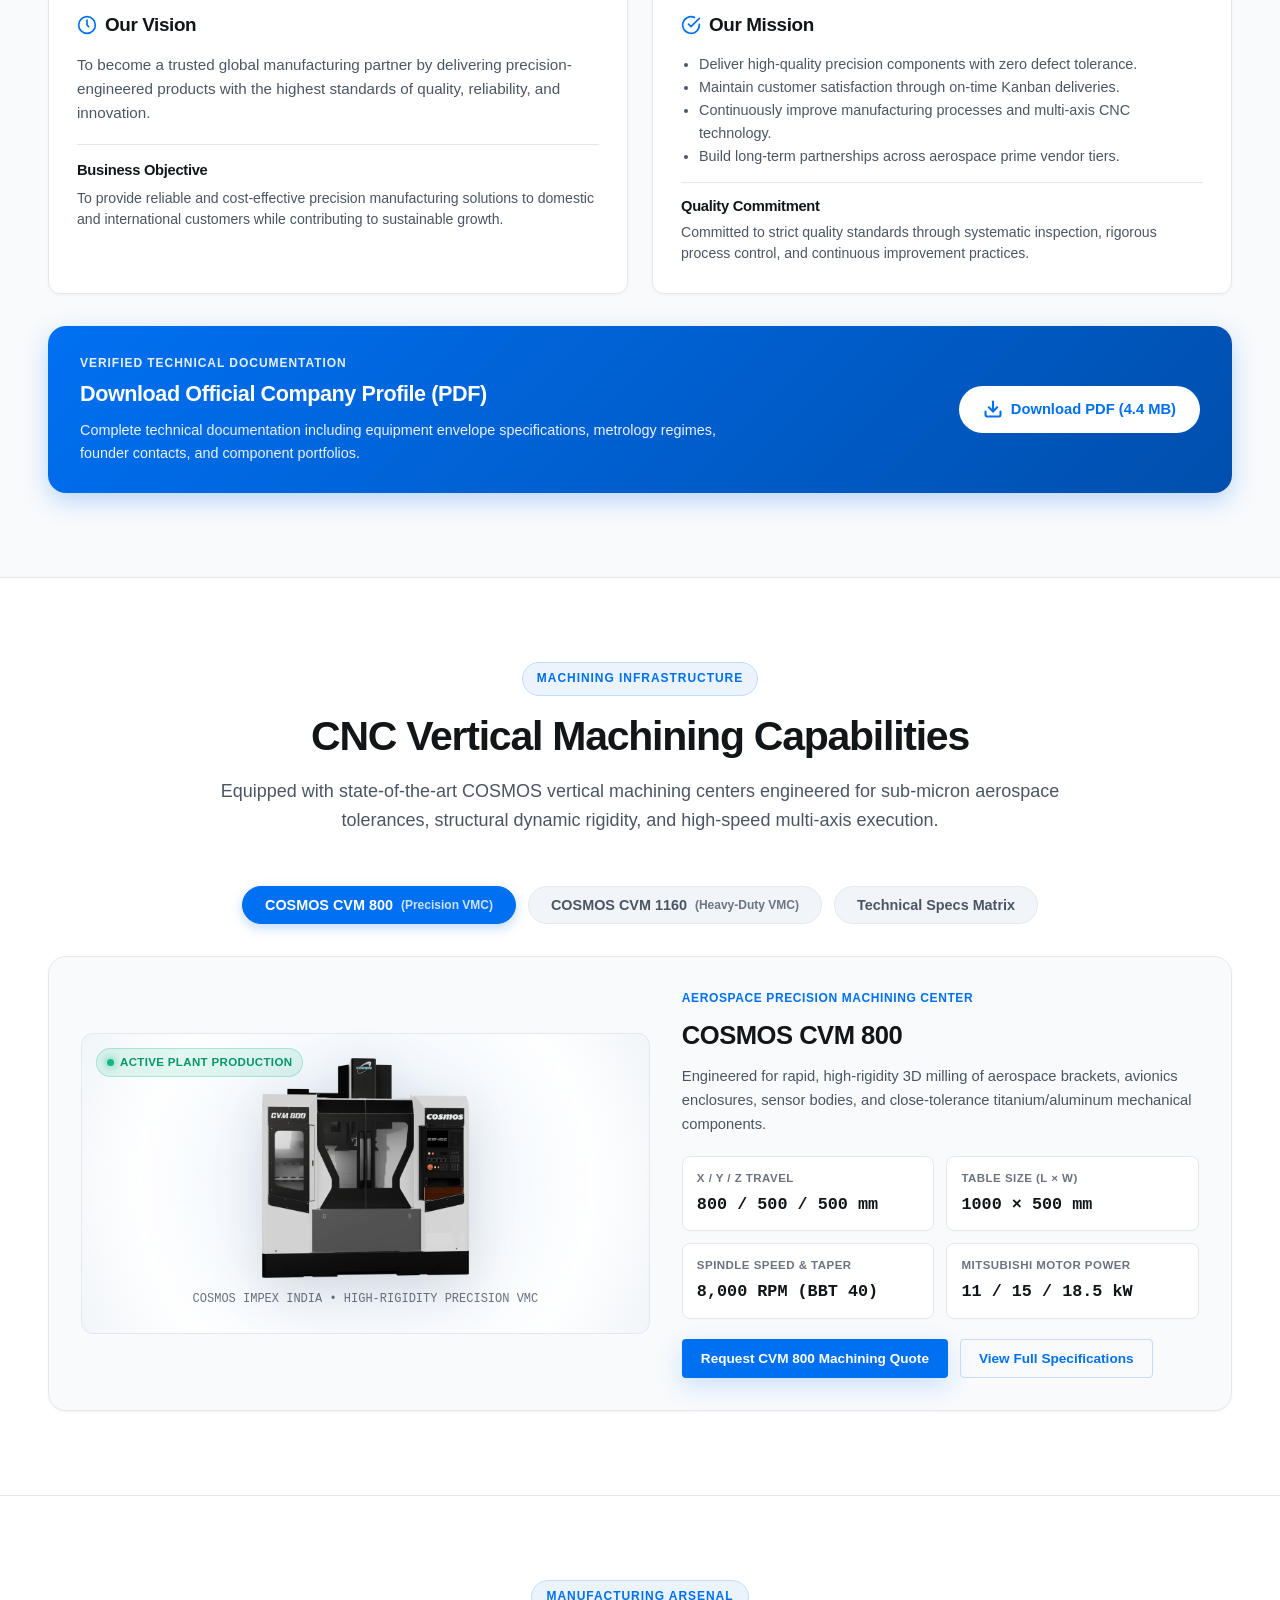
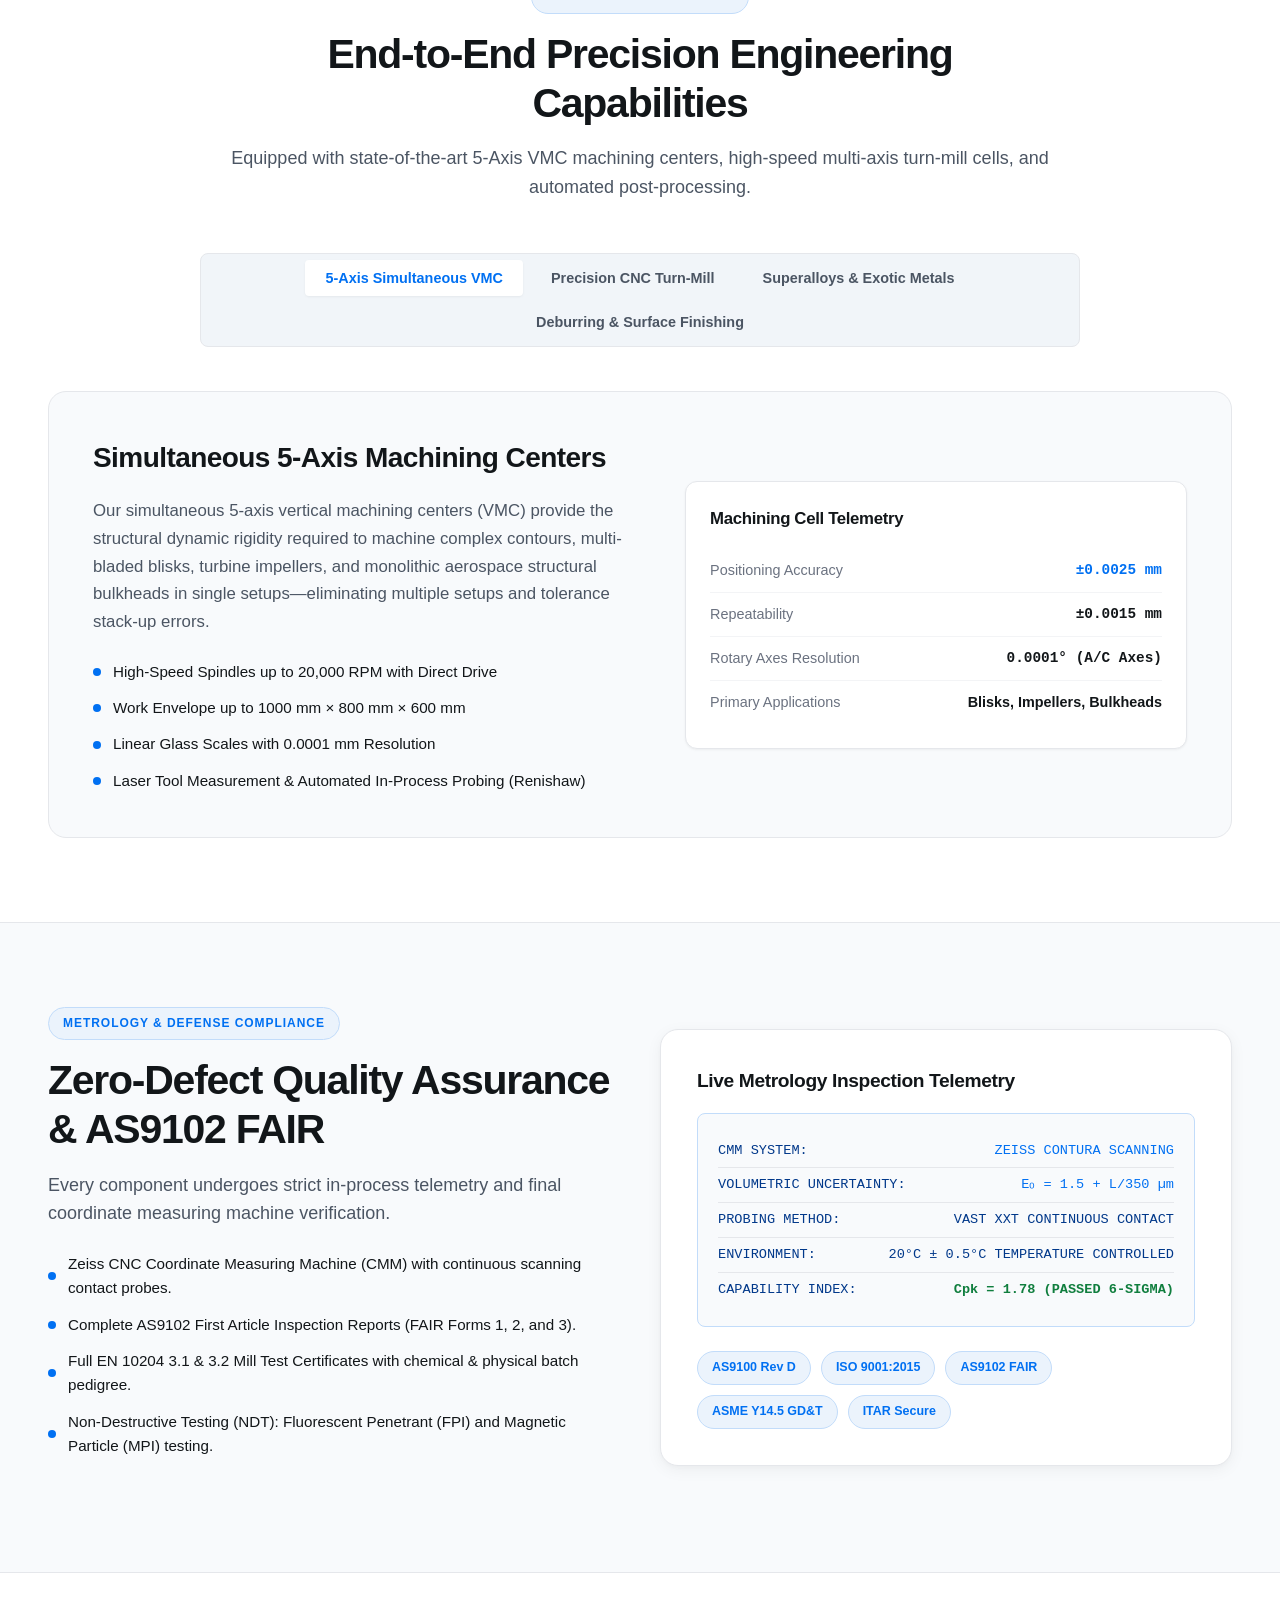
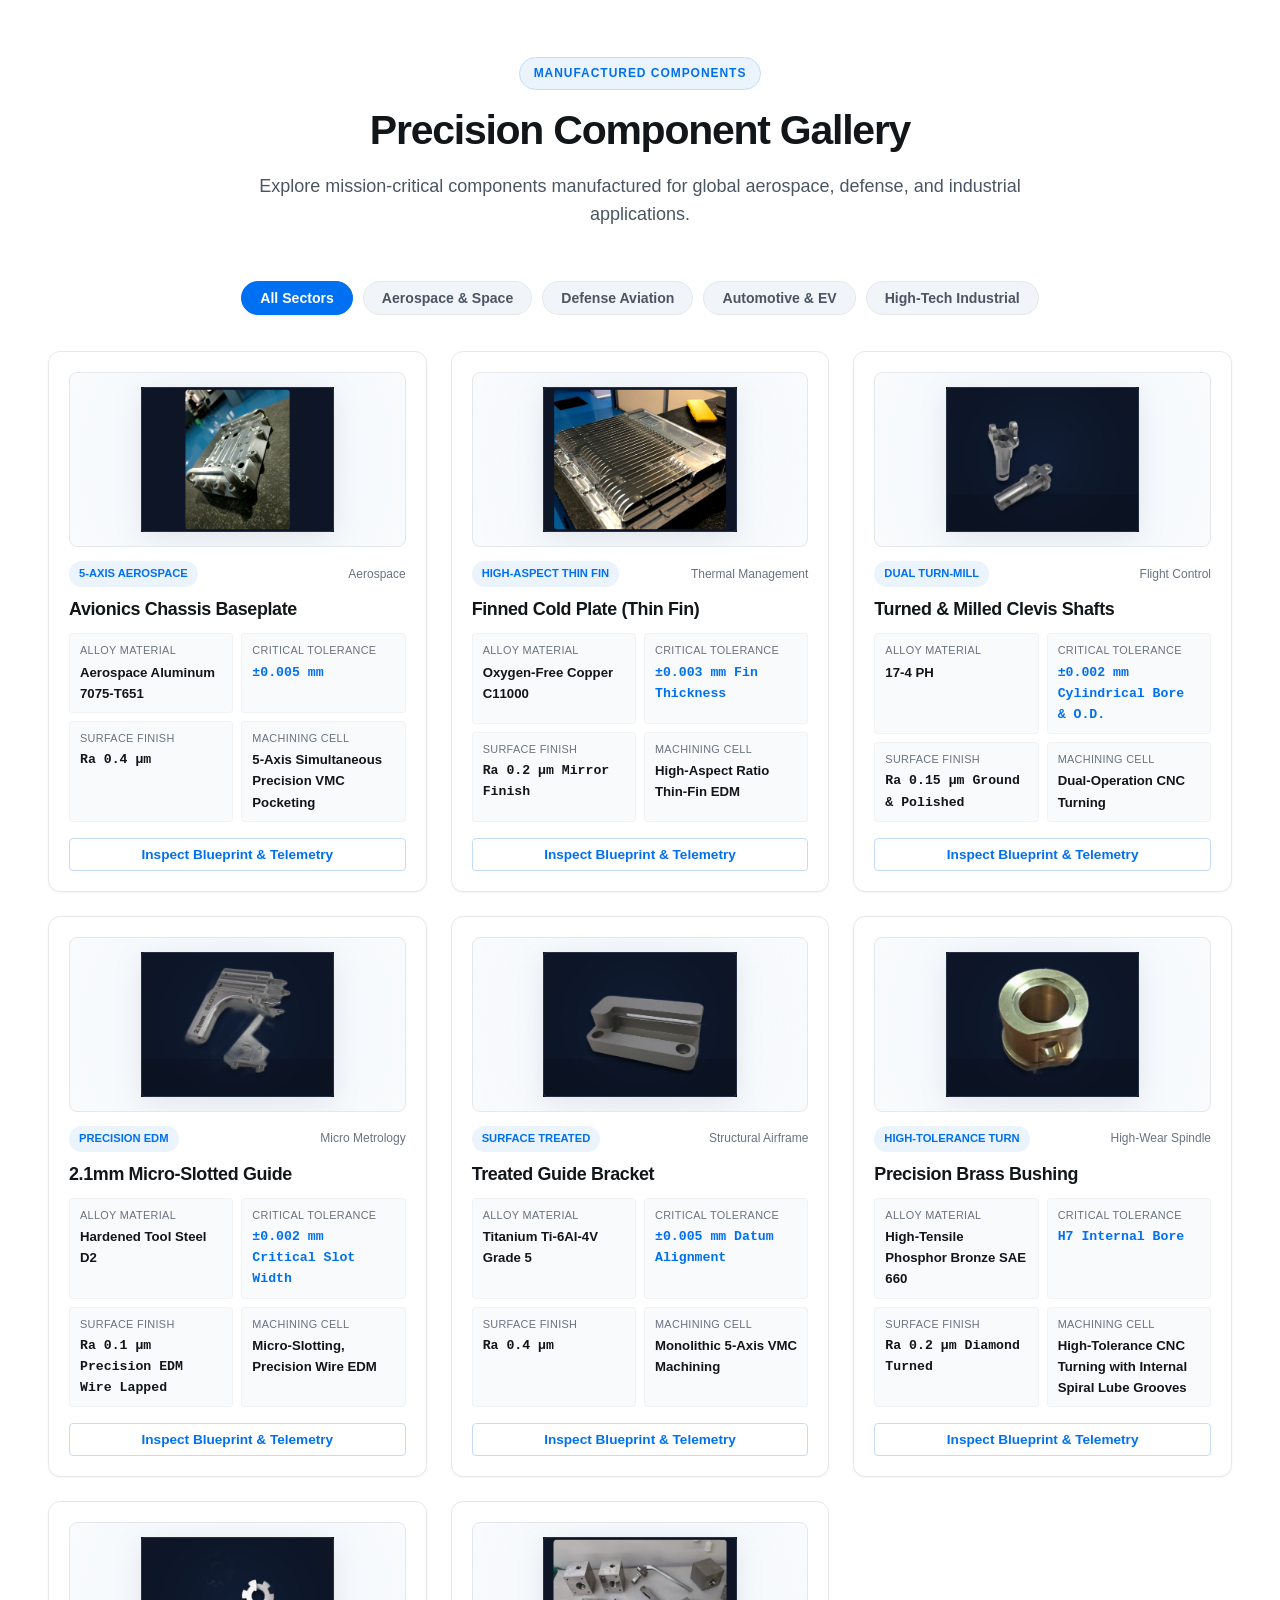
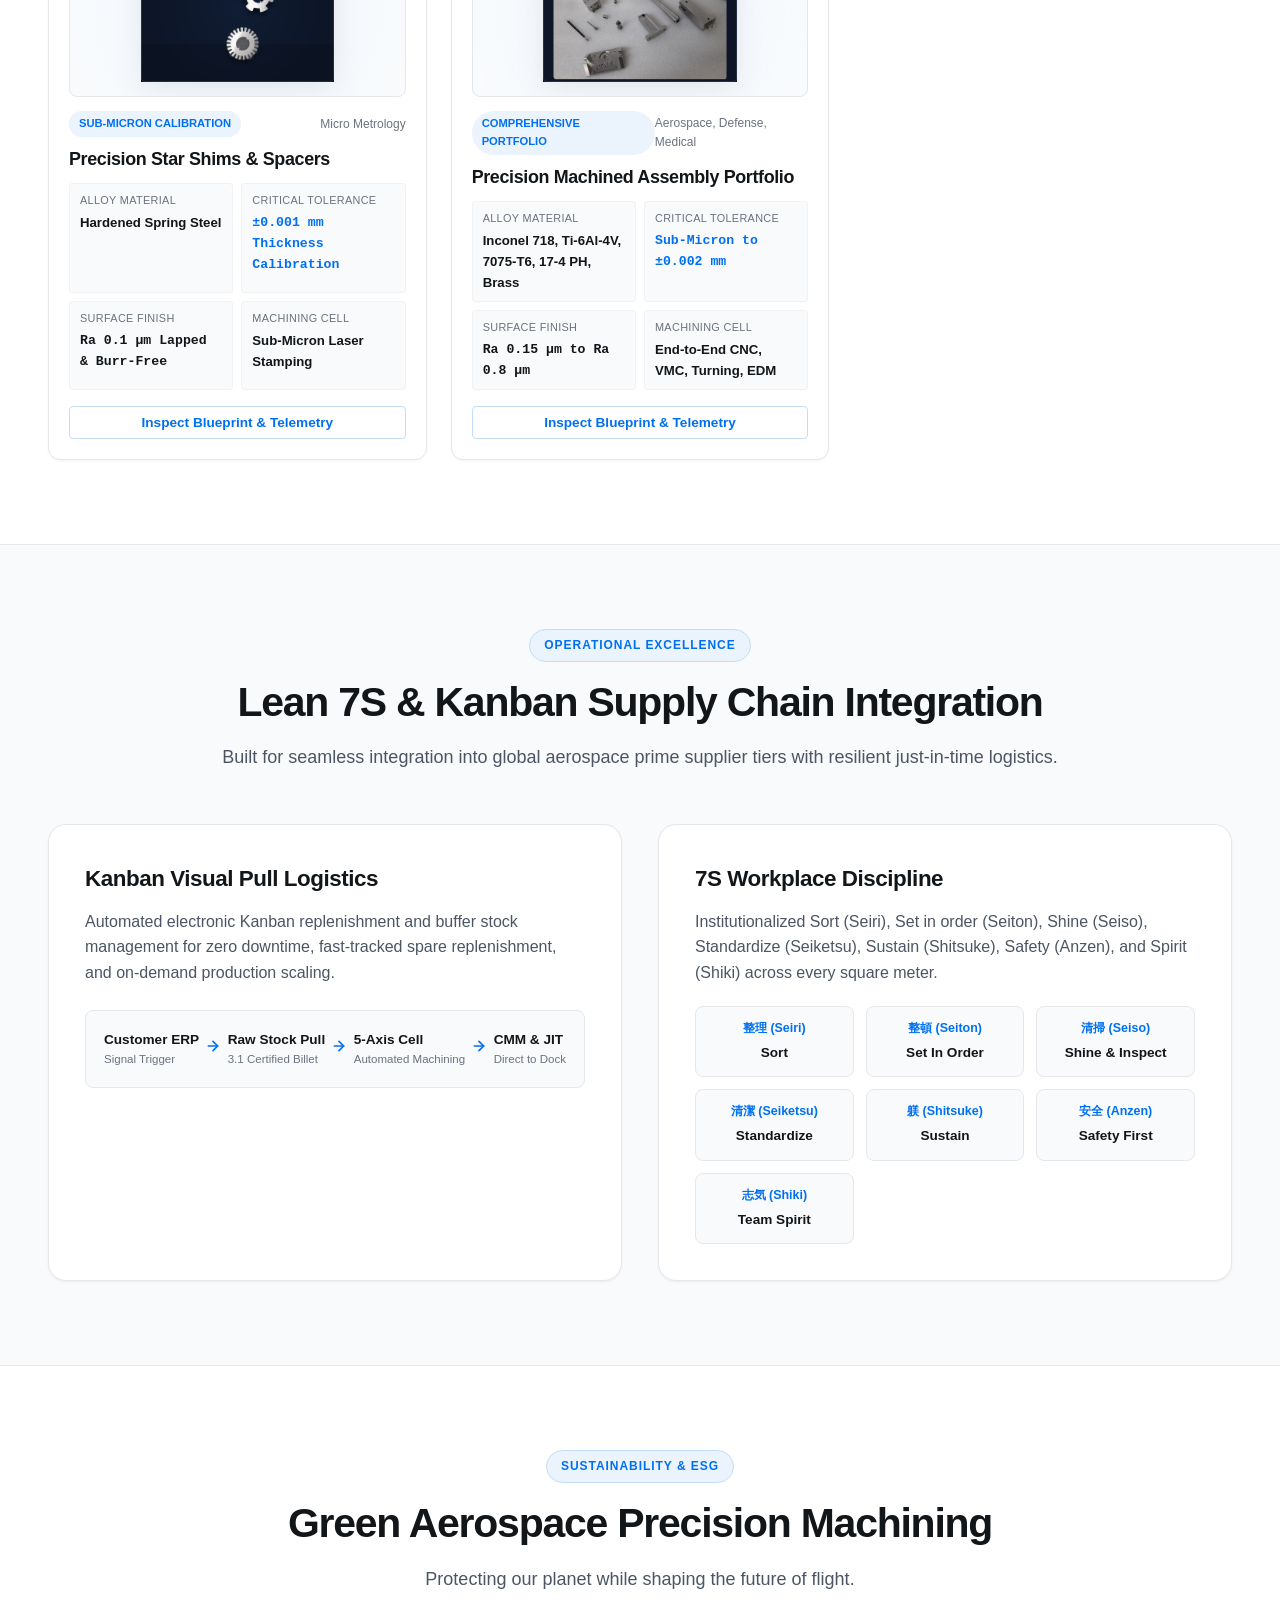
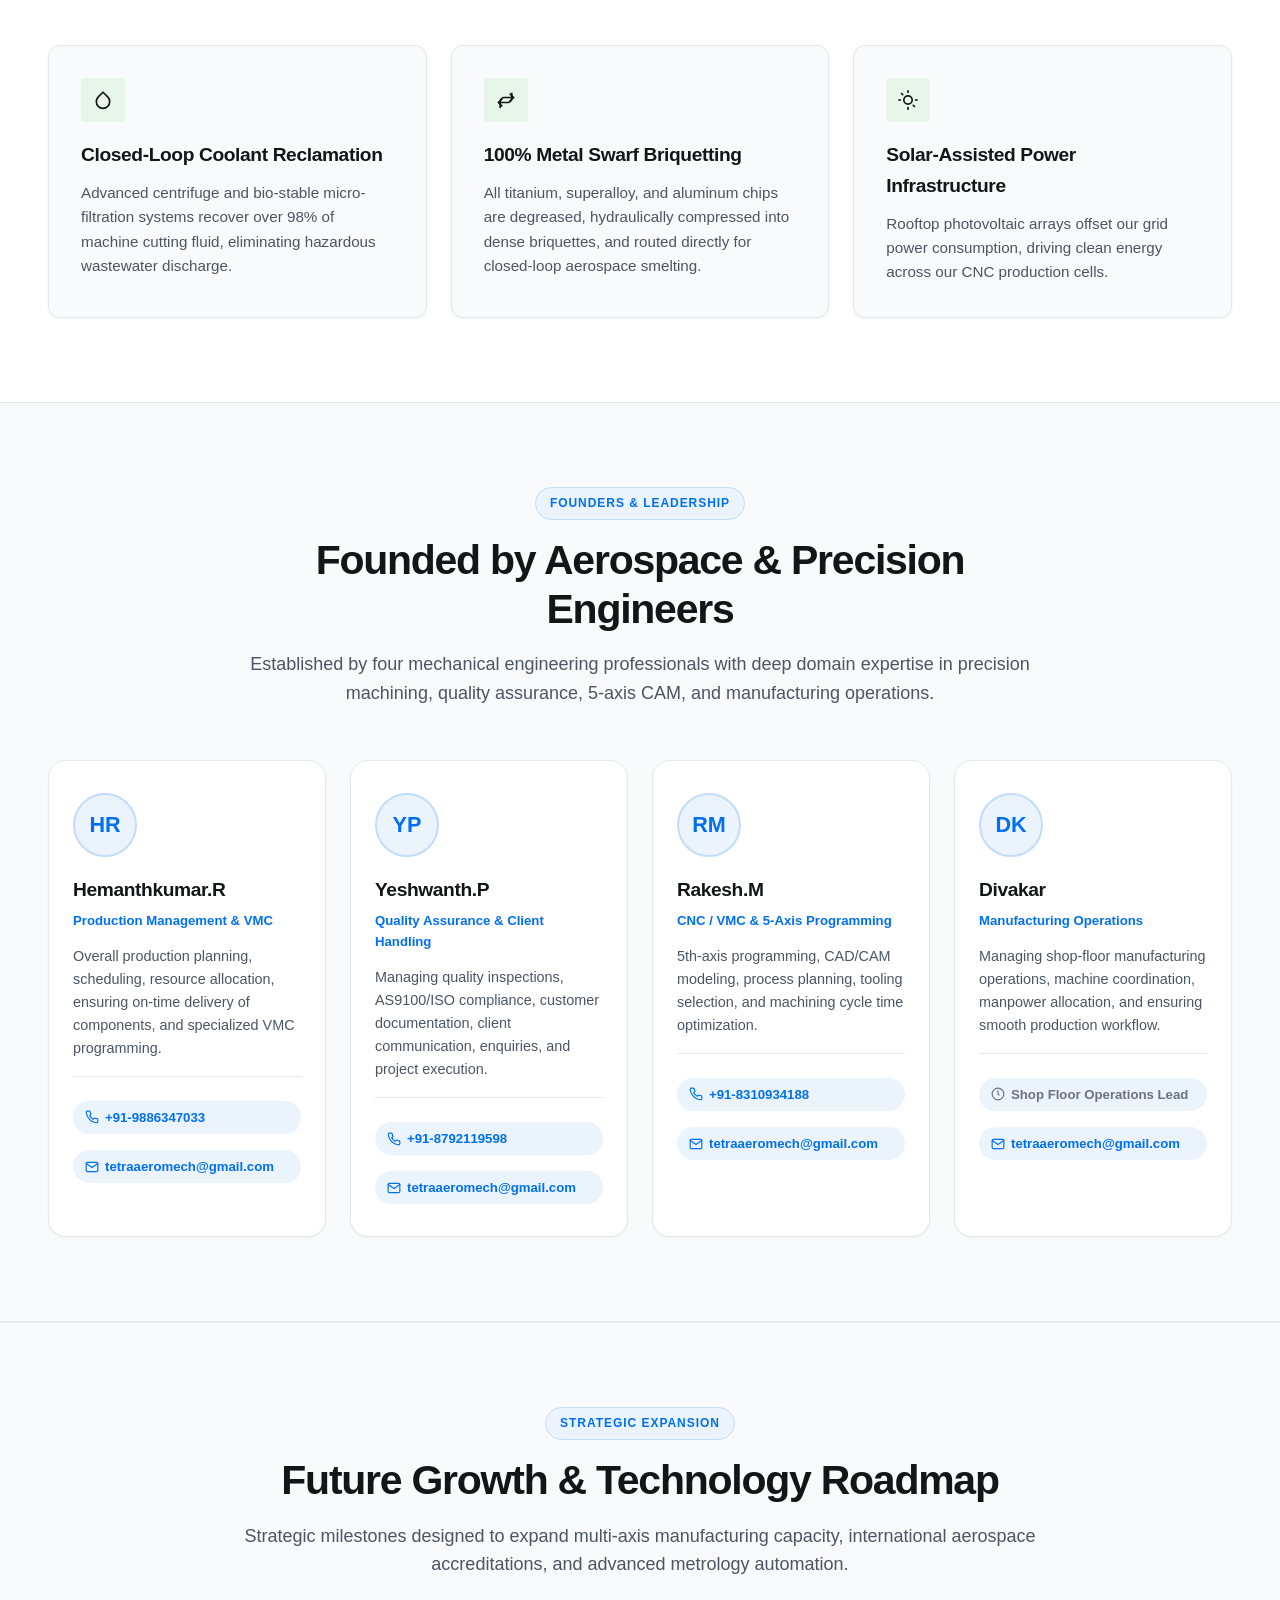
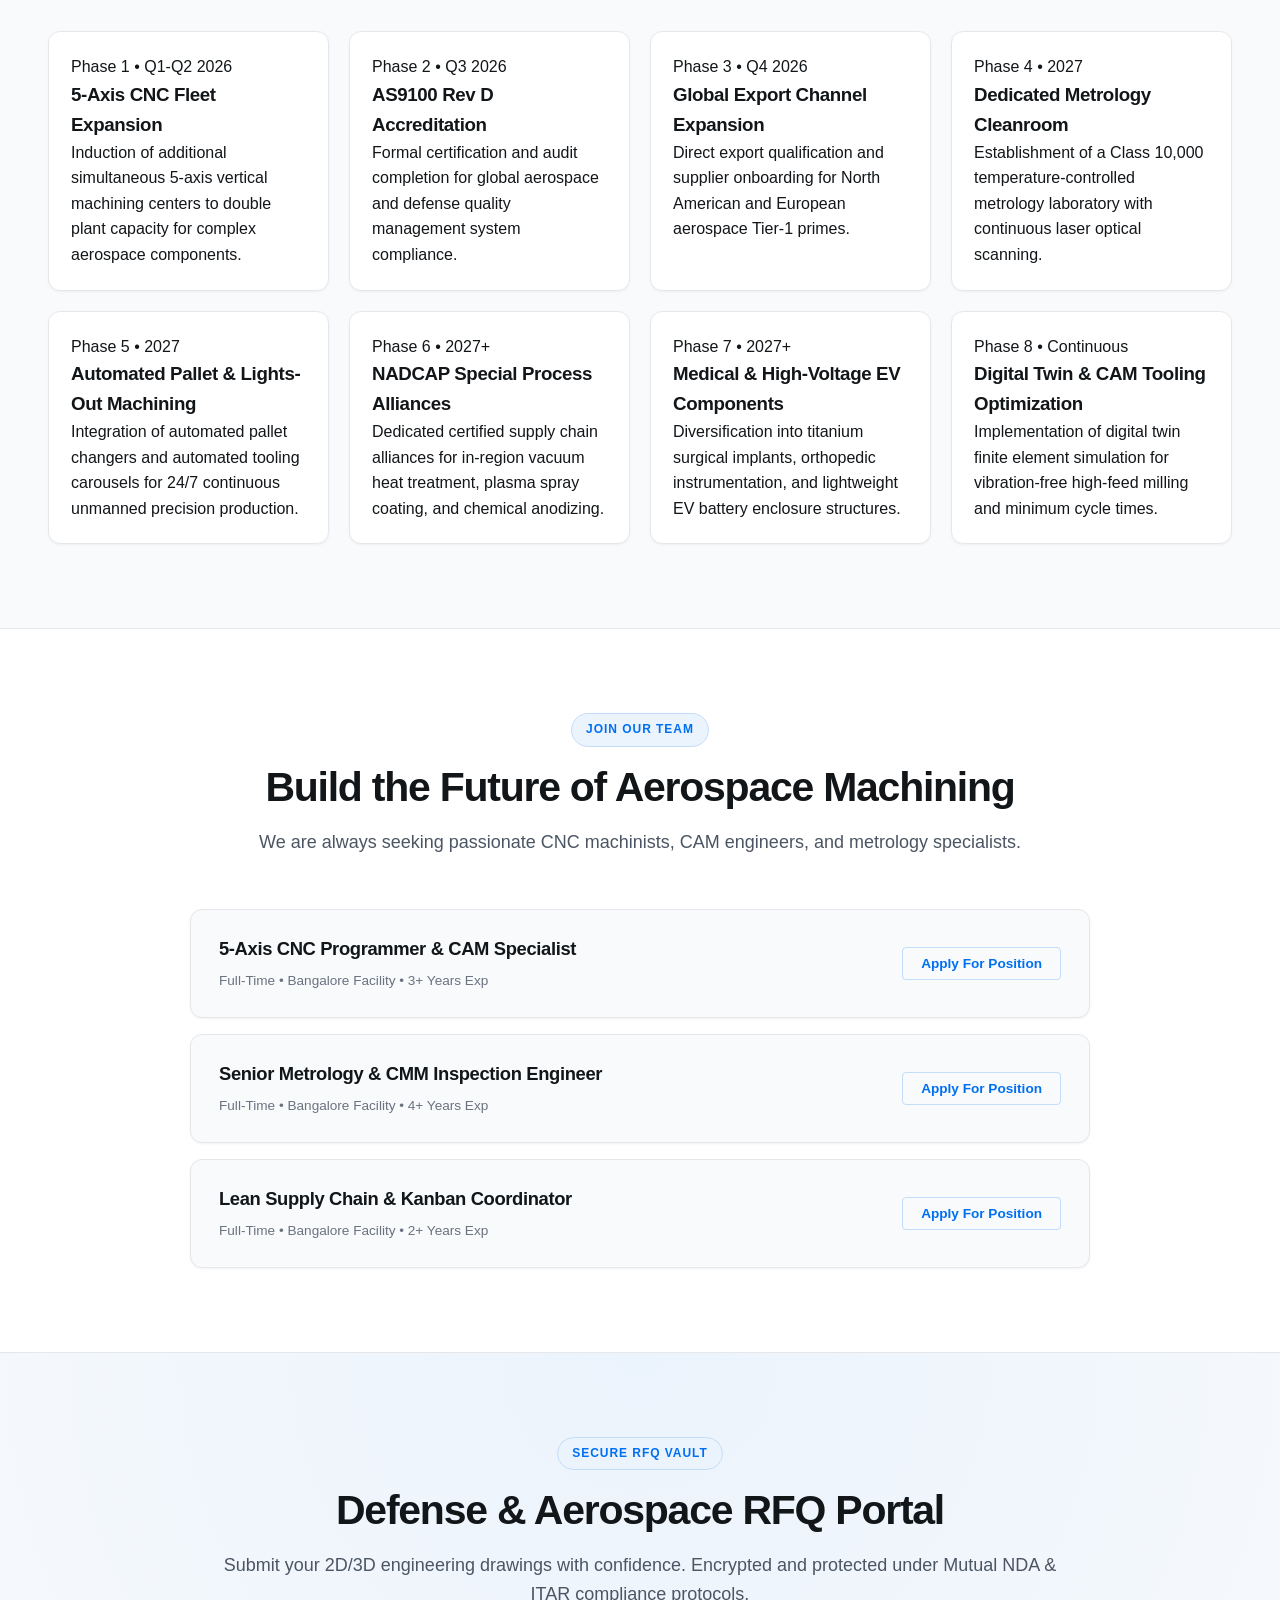
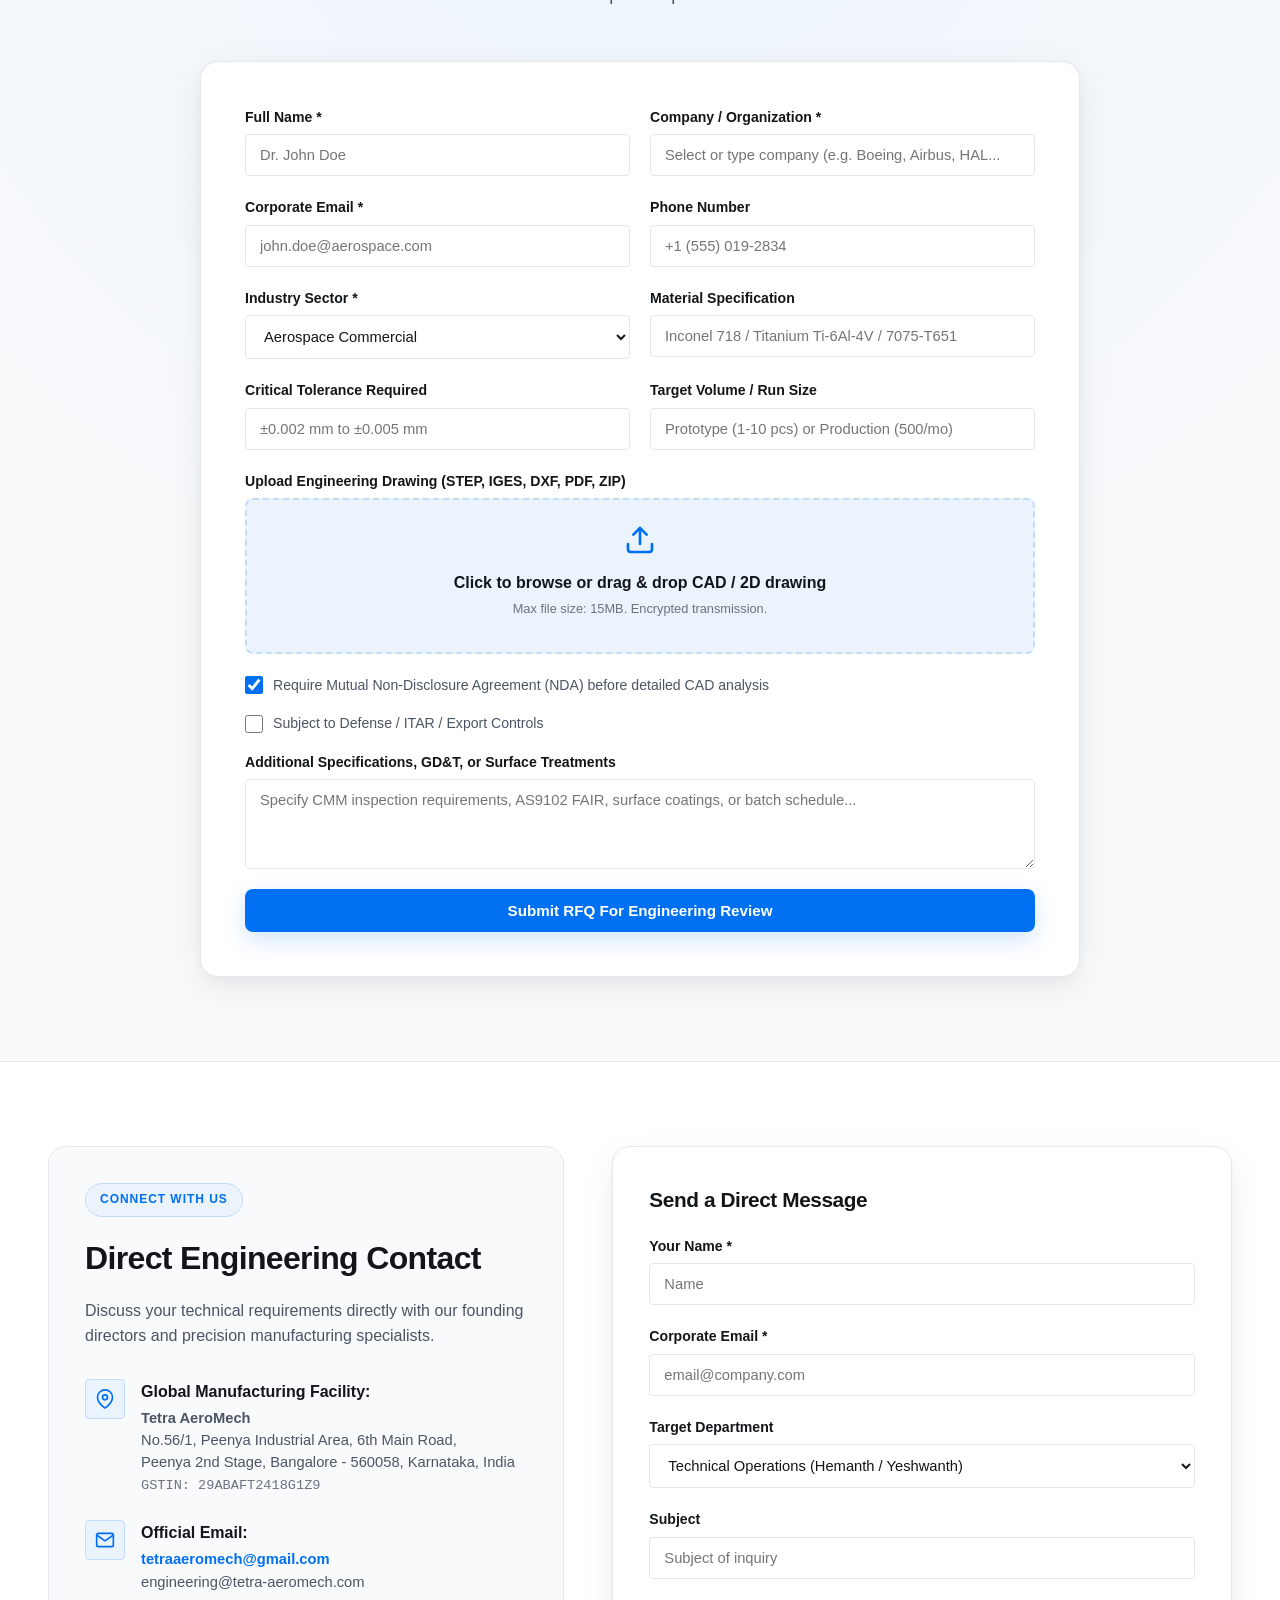
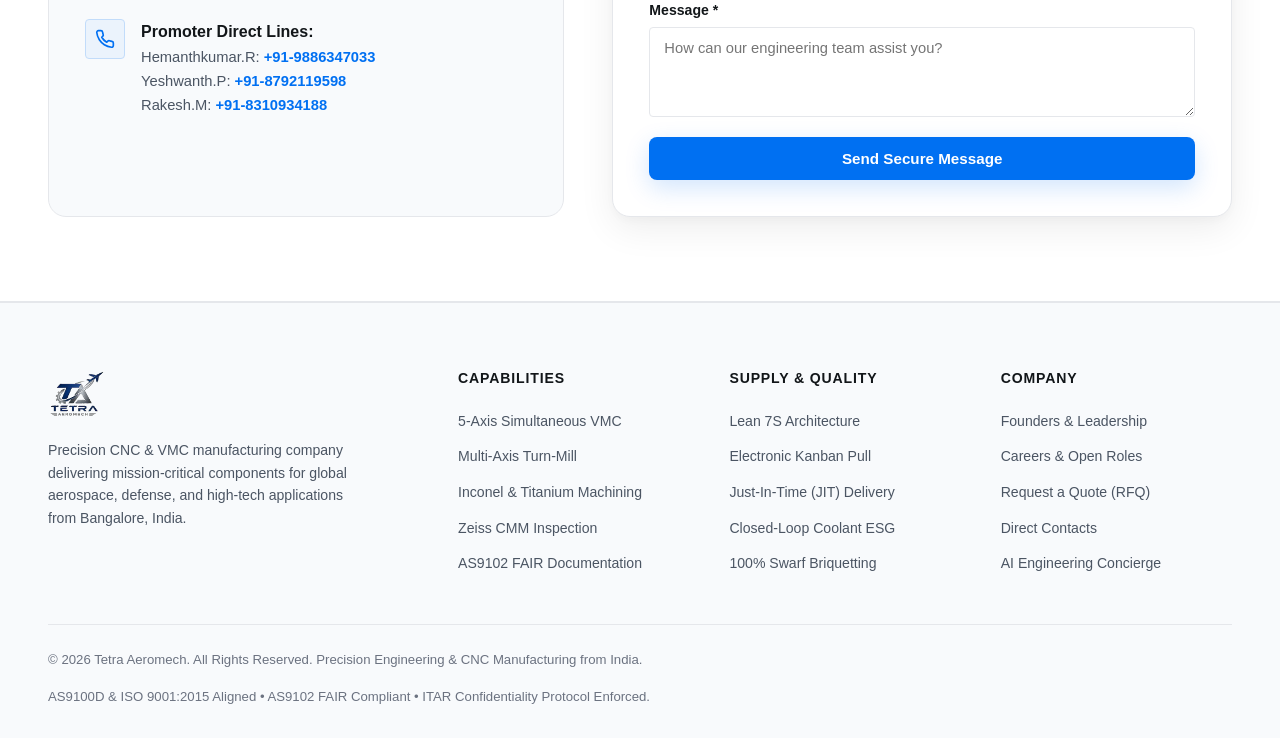
==== commit 85a3d0fd: "feat: complete technical aerospace redesign with Cosmos CVM 800/1160, 8-component portfolio, 4 promo" ====
--- a/index.html
+++ b/index.html
@@ -14,7 +14,7 @@
   <meta name="description" content="Precision Engineering & 5-Axis CNC/VMC Machining for Aerospace, Defense, Automotive & Industrial Applications. AS9100D aligned, AS9102 FAIR compliant, manufacturing from Bangalore, India.">
   <link rel="icon" type="image/png" href="/images/logo.png">
   <link rel="apple-touch-icon" href="/images/logo.png">
-  <link rel="stylesheet" href="/css/styles.css">
+  <link rel="stylesheet" href="/css/styles.css?v=20260925c">
 </head>
 <body>
 
@@ -40,7 +40,54 @@
       <!-- Apple-Style Nav Menu with Mega Dropdowns -->
       <nav aria-label="Primary Navigation">
         <ul class="nav-menu">
-          <!-- 1. Capabilities -->
+          <!-- 1. Strategic Overview -->
+          <li class="nav-item">
+            <a href="#overview" class="nav-link-btn" style="text-decoration: none;">
+              <span>Overview</span>
+            </a>
+          </li>
+
+          <!-- 2. Machinery Arsenal (Cosmos CVM 800 & 1160) -->
+          <li class="nav-item">
+            <button class="nav-link-btn" aria-haspopup="true">
+              <span>Machinery</span>
+              <span class="chevron-icon">▼</span>
+            </button>
+            <div class="mega-dropdown">
+              <div class="mega-grid-2">
+                <a href="#machinery" class="mega-link" onclick="window.switchMachineTab('cvm800')">
+                  <div class="mega-icon"><svg width="20" height="20" viewBox="0 0 24 24" fill="none" stroke="currentColor" stroke-width="2" stroke-linecap="round" stroke-linejoin="round"><circle cx="12" cy="12" r="3"></circle><path d="M19.4 15a1.65 1.65 0 0 0 .33 1.82l.06.06a2 2 0 0 1 0 2.83 2 2 0 0 1-2.83 0l-.06-.06a1.65 1.65 0 0 0-1.82-.33 1.65 1.65 0 0 0-1 1.51V21a2 2 0 0 1-2 2 2 2 0 0 1-2-2v-.09A1.65 1.65 0 0 0 9 19.4a1.65 1.65 0 0 0-1.82.33l-.06.06a2 2 0 0 1-2.83 0 2 2 0 0 1 0-2.83l.06-.06a1.65 1.65 0 0 0 .33-1.82 1.65 1.65 0 0 0-1.51-1H3a2 2 0 0 1-2-2 2 2 0 0 1 2-2h.09A1.65 1.65 0 0 0 4.6 9a1.65 1.65 0 0 0-.33-1.82l-.06-.06a2 2 0 0 1 0-2.83 2 2 0 0 1 2.83 0l.06.06a1.65 1.65 0 0 0 1.82.33H9a1.65 1.65 0 0 0 1-1.51V3a2 2 0 0 1 2-2 2 2 0 0 1 2 2v.09a1.65 1.65 0 0 0 1 1.51 1.65 1.65 0 0 0 1.82-.33l.06-.06a2 2 0 0 1 2.83 0 2 2 0 0 1 0 2.83l-.06.06a1.65 1.65 0 0 0-.33 1.82V9a1.65 1.65 0 0 0 1.51 1H21a2 2 0 0 1 2 2 2 2 0 0 1-2 2h-.09a1.65 1.65 0 0 0-1.51 1z"></path></svg></div>
+                  <div>
+                    <div class="mega-title">COSMOS CVM 800</div>
+                    <div class="mega-desc">High-rigidity precision VMC (800×500×500 mm).</div>
+                  </div>
+                </a>
+                <a href="#machinery" class="mega-link" onclick="window.switchMachineTab('cvm1160')">
+                  <div class="mega-icon"><svg width="20" height="20" viewBox="0 0 24 24" fill="none" stroke="currentColor" stroke-width="2" stroke-linecap="round" stroke-linejoin="round"><rect x="2" y="3" width="20" height="14" rx="2" ry="2"></rect><line x1="8" y1="21" x2="16" y2="21"></line><line x1="12" y1="17" x2="12" y2="21"></line></svg></div>
+                  <div>
+                    <div class="mega-title">COSMOS CVM 1160</div>
+                    <div class="mega-desc">Heavy-duty large envelope VMC (1100×650×600 mm).</div>
+                  </div>
+                </a>
+                <a href="#machinery" class="mega-link" onclick="window.switchMachineTab('matrix')">
+                  <div class="mega-icon"><svg width="20" height="20" viewBox="0 0 24 24" fill="none" stroke="currentColor" stroke-width="2" stroke-linecap="round" stroke-linejoin="round"><line x1="18" y1="20" x2="18" y2="10"></line><line x1="12" y1="20" x2="12" y2="4"></line><line x1="6" y1="20" x2="6" y2="14"></line></svg></div>
+                  <div>
+                    <div class="mega-title">Side-by-Side Specs Matrix</div>
+                    <div class="mega-desc">10+ technical parameters compared.</div>
+                  </div>
+                </a>
+                <a href="/images/Tetra_AeroMech_Company_Profile.pdf" target="_blank" class="mega-link">
+                  <div class="mega-icon"><svg width="20" height="20" viewBox="0 0 24 24" fill="none" stroke="currentColor" stroke-width="2" stroke-linecap="round" stroke-linejoin="round"><path d="M14 2H6a2 2 0 0 0-2 2v16a2 2 0 0 0 2 2h12a2 2 0 0 0 2-2V8z"></path><polyline points="14 2 14 8 20 8"></polyline><line x1="16" y1="13" x2="8" y2="13"></line><line x1="16" y1="17" x2="8" y2="17"></line><polyline points="10 9 9 9 8 9"></polyline></svg></div>
+                  <div>
+                    <div class="mega-title">Official Company Profile (PDF)</div>
+                    <div class="mega-desc">Download verified technical document.</div>
+                  </div>
+                </a>
+              </div>
+            </div>
+          </li>
+
+          <!-- 3. Capabilities -->
           <li class="nav-item">
             <button class="nav-link-btn" aria-haspopup="true">
               <span data-i18n="nav_capabilities">Capabilities</span>
@@ -80,10 +127,17 @@
             </div>
           </li>
 
-          <!-- 2. Quality & Metrology -->
+          <!-- 4. Components Portfolio -->
+          <li class="nav-item">
+            <a href="#components" class="nav-link-btn" style="text-decoration: none;">
+              <span data-i18n="nav_components">Portfolio</span>
+            </a>
+          </li>
+
+          <!-- 5. Quality & Metrology -->
           <li class="nav-item">
             <button class="nav-link-btn" aria-haspopup="true">
-              <span data-i18n="nav_metrology">Quality & Metrology</span>
+              <span data-i18n="nav_metrology">Quality</span>
               <span class="chevron-icon">▼</span>
             </button>
             <div class="mega-dropdown">
@@ -109,98 +163,18 @@
                     <div class="mega-desc">Certified aerospace quality management framework.</div>
                   </div>
                 </a>
-                <a href="#metrology" class="mega-link">
+                <a href="#roadmap" class="mega-link">
                   <div class="mega-icon"><svg width="20" height="20" viewBox="0 0 24 24" fill="none" stroke="currentColor" stroke-width="2" stroke-linecap="round" stroke-linejoin="round"><circle cx="11" cy="11" r="8"></circle><line x1="21" y1="21" x2="16.65" y2="16.65"></line></svg></div>
                   <div>
-                    <div class="mega-title">EN 10204 3.1 & 3.2 Traceability</div>
-                    <div class="mega-desc">Complete chemical, physical & NDT pedigree.</div>
+                    <div class="mega-title">Quality & Growth Roadmap</div>
+                    <div class="mega-desc">5th-Axis expansion & global vendor onboarding.</div>
                   </div>
                 </a>
               </div>
             </div>
           </li>
 
-          <!-- 3. Components -->
-          <li class="nav-item">
-            <button class="nav-link-btn" aria-haspopup="true">
-              <span data-i18n="nav_components">Components</span>
-              <span class="chevron-icon">▼</span>
-            </button>
-            <div class="mega-dropdown">
-              <div class="mega-grid-2">
-                <a href="#components" class="mega-link" onclick="window.filterComponents('aerospace')">
-                  <div class="mega-icon"><svg width="20" height="20" viewBox="0 0 24 24" fill="none" stroke="currentColor" stroke-width="2" stroke-linecap="round" stroke-linejoin="round"><path d="M4.5 16.5c-1.5 1.26-2 5-2 5s3.74-.5 5-2c.71-.84.7-2.13-.09-2.91a2.18 2.18 0 0 0-2.91-.09z"></path><path d="m12 15-3-3a22 22 0 0 1 2-3.95A12.88 12.88 0 0 1 22 2c0 2.72-.78 7.5-6 11a22.35 22.35 0 0 1-4 2z"></path></svg></div>
-                  <div>
-                    <div class="mega-title" data-i18n="filter_aerospace">Aerospace & Space</div>
-                    <div class="mega-desc">High-pressure turbine blisks & cold-gas thruster housings.</div>
-                  </div>
-                </a>
-                <a href="#components" class="mega-link" onclick="window.filterComponents('defense')">
-                  <div class="mega-icon"><svg width="20" height="20" viewBox="0 0 24 24" fill="none" stroke="currentColor" stroke-width="2" stroke-linecap="round" stroke-linejoin="round"><path d="M12 22s8-4 8-10V5l-8-3-8 3v7c0 6 8 10 8 10z"></path></svg></div>
-                  <div>
-                    <div class="mega-title" data-i18n="filter_defense">Defense Aviation</div>
-                    <div class="mega-desc">Hydraulic manifolds, actuator brackets & landing gear pins.</div>
-                  </div>
-                </a>
-                <a href="#components" class="mega-link" onclick="window.filterComponents('automotive')">
-                  <div class="mega-icon"><svg width="20" height="20" viewBox="0 0 24 24" fill="none" stroke="currentColor" stroke-width="2" stroke-linecap="round" stroke-linejoin="round"><rect x="1" y="3" width="15" height="13"></rect><polygon points="16 8 20 8 23 11 23 16 16 16 16 8"></polygon><circle cx="5.5" cy="18.5" r="2.5"></circle><circle cx="18.5" cy="18.5" r="2.5"></circle></svg></div>
-                  <div>
-                    <div class="mega-title" data-i18n="filter_automotive">Automotive & EV</div>
-                    <div class="mega-desc">High-precision transmission pinions & motor shafts.</div>
-                  </div>
-                </a>
-                <a href="#components" class="mega-link" onclick="window.filterComponents('industrial')">
-                  <div class="mega-icon"><svg width="20" height="20" viewBox="0 0 24 24" fill="none" stroke="currentColor" stroke-width="2" stroke-linecap="round" stroke-linejoin="round"><path d="M2 20a2 2 0 0 0 2 2h16a2 2 0 0 0 2-2V8l-7 5V8l-7 5V4H2z"></path></svg></div>
-                  <div>
-                    <div class="mega-title" data-i18n="filter_industrial">High-Tech Industrial</div>
-                    <div class="mega-desc">Subsea high-pressure valves & micro-lapped spools.</div>
-                  </div>
-                </a>
-              </div>
-            </div>
-          </li>
-
-          <!-- 4. Supply Chain & ESG -->
-          <li class="nav-item">
-            <button class="nav-link-btn" aria-haspopup="true">
-              <span data-i18n="nav_supply_chain">Supply Chain & ESG</span>
-              <span class="chevron-icon">▼</span>
-            </button>
-            <div class="mega-dropdown">
-              <div class="mega-grid-2">
-                <a href="#supply-chain" class="mega-link">
-                  <div class="mega-icon"><svg width="20" height="20" viewBox="0 0 24 24" fill="none" stroke="currentColor" stroke-width="2" stroke-linecap="round" stroke-linejoin="round"><line x1="18" y1="20" x2="18" y2="10"></line><line x1="12" y1="20" x2="12" y2="4"></line><line x1="6" y1="20" x2="6" y2="14"></line></svg></div>
-                  <div>
-                    <div class="mega-title">Lean 7S Architecture</div>
-                    <div class="mega-desc">Sort, Set in Order, Shine, Standardize, Sustain, Safety, Spirit.</div>
-                  </div>
-                </a>
-                <a href="#supply-chain" class="mega-link">
-                  <div class="mega-icon"><svg width="20" height="20" viewBox="0 0 24 24" fill="none" stroke="currentColor" stroke-width="2" stroke-linecap="round" stroke-linejoin="round"><polyline points="23 4 23 10 17 10"></polyline><path d="M20.49 15a9 9 0 1 1-2.12-9.36L23 10"></path></svg></div>
-                  <div>
-                    <div class="mega-title">Kanban Visual Pull System</div>
-                    <div class="mega-desc">ERP-driven replenishment with >99.4% on-time delivery.</div>
-                  </div>
-                </a>
-                <a href="#sustainability" class="mega-link">
-                  <div class="mega-icon"><svg width="20" height="20" viewBox="0 0 24 24" fill="none" stroke="currentColor" stroke-width="2" stroke-linecap="round" stroke-linejoin="round"><path d="M12 2.69l5.66 5.66a8 8 0 1 1-11.31 0z"></path></svg></div>
-                  <div>
-                    <div class="mega-title">Closed-Loop Coolant ESG</div>
-                    <div class="mega-desc">>98% cutting fluid recovery & zero wastewater discharge.</div>
-                  </div>
-                </a>
-                <a href="#sustainability" class="mega-link">
-                  <div class="mega-icon"><svg width="20" height="20" viewBox="0 0 24 24" fill="none" stroke="currentColor" stroke-width="2" stroke-linecap="round" stroke-linejoin="round"><polyline points="7 19 3 15 7 11"></polyline><path d="M3 15h11a5 5 0 0 0 5-5V4"></path><polyline points="17 5 21 9 17 13"></polyline><path d="M21 9H10a5 5 0 0 0-5 5v7"></path></svg></div>
-                  <div>
-                    <div class="mega-title">100% Swarf Briquetting</div>
-                    <div class="mega-desc">Direct metallurgical recycling for aerospace titanium/alloys.</div>
-                  </div>
-                </a>
-              </div>
-            </div>
-          </li>
-
-          <!-- 5. Company -->
+          <!-- 6. Company & Promoters -->
           <li class="nav-item">
             <button class="nav-link-btn" aria-haspopup="true">
               <span data-i18n="nav_leadership">Company</span>
@@ -211,8 +185,8 @@
                 <a href="#leadership" class="mega-link">
                   <div class="mega-icon"><svg width="20" height="20" viewBox="0 0 24 24" fill="none" stroke="currentColor" stroke-width="2" stroke-linecap="round" stroke-linejoin="round"><path d="M17 21v-2a4 4 0 0 0-4-4H5a4 4 0 0 0-4 4v2"></path><circle cx="9" cy="7" r="4"></circle><path d="M23 21v-2a4 4 0 0 0-3-3.87"></path><path d="M16 3.13a4 4 0 0 1 0 7.75"></path></svg></div>
                   <div>
-                    <div class="mega-title">Founders & Leadership</div>
-                    <div class="mega-desc">Meet Hemanth, Yeshwanth, Divakar & Rakesh.</div>
+                    <div class="mega-title">4 Mechanical Promoters</div>
+                    <div class="mega-desc">Hemanth, Yeshwanth, Rakesh & Divakar.</div>
                   </div>
                 </a>
                 <a href="#careers" class="mega-link">
@@ -226,14 +200,14 @@
                   <div class="mega-icon"><svg width="20" height="20" viewBox="0 0 24 24" fill="none" stroke="currentColor" stroke-width="2" stroke-linecap="round" stroke-linejoin="round"><path d="M21 10c0 7-9 13-9 13s-9-6-9-13a9 9 0 0 1 18 0z"></path><circle cx="12" cy="10" r="3"></circle></svg></div>
                   <div>
                     <div class="mega-title" data-i18n="nav_contact">Contact Facility</div>
-                    <div class="mega-desc">Global vendor desk, phone helpline & plant address.</div>
+                    <div class="mega-desc">Peenya 2nd Stage, Bangalore-560058.</div>
                   </div>
                 </a>
                 <a href="javascript:void(0)" class="mega-link" onclick="window.openChat()">
                   <div class="mega-icon"><svg width="20" height="20" viewBox="0 0 24 24" fill="none" stroke="currentColor" stroke-width="2" stroke-linecap="round" stroke-linejoin="round"><path d="M21 15a2 2 0 0 1-2 2H7l-4 4V5a2 2 0 0 1 2-2h14a2 2 0 0 1 2 2z"></path></svg></div>
                   <div>
                     <div class="mega-title">Tetra Assistant</div>
-                    <div class="mega-desc">Instant answers on tolerances, materials & RFQs.</div>
+                    <div class="mega-desc">Instant technical AI answers on CNC & RFQs.</div>
                   </div>
                 </a>
               </div>
@@ -282,6 +256,30 @@
     </div>
 
     <nav class="mobile-nav-list">
+      <a href="#overview" class="mobile-nav-item">
+        <span class="mobile-nav-icon"><svg width="20" height="20" viewBox="0 0 24 24" fill="none" stroke="currentColor" stroke-width="2" stroke-linecap="round" stroke-linejoin="round"><rect x="3" y="3" width="18" height="18" rx="2" ry="2"></rect><line x1="9" y1="3" x2="9" y2="21"></line></svg></span>
+        <div class="mobile-nav-content">
+          <div class="mobile-nav-title">Strategic Overview</div>
+          <div class="mobile-nav-sub">Peenya Hub • 4 Promoters</div>
+        </div>
+        <span class="mobile-nav-arrow">›</span>
+      </a>
+      <a href="#machinery" class="mobile-nav-item">
+        <span class="mobile-nav-icon"><svg width="20" height="20" viewBox="0 0 24 24" fill="none" stroke="currentColor" stroke-width="2" stroke-linecap="round" stroke-linejoin="round"><circle cx="12" cy="12" r="3"></circle><path d="M19.4 15a1.65 1.65 0 0 0 .33 1.82l.06.06a2 2 0 0 1 0 2.83 2 2 0 0 1-2.83 0l-.06-.06a1.65 1.65 0 0 0-1.82-.33 1.65 1.65 0 0 0-1 1.51V21a2 2 0 0 1-2 2 2 2 0 0 1-2-2v-.09A1.65 1.65 0 0 0 9 19.4a1.65 1.65 0 0 0-1.82.33l-.06.06a2 2 0 0 1-2.83 0 2 2 0 0 1 0-2.83l.06-.06a1.65 1.65 0 0 0 .33-1.82 1.65 1.65 0 0 0-1.51-1H3a2 2 0 0 1-2-2 2 2 0 0 1 2-2h.09A1.65 1.65 0 0 0 4.6 9a1.65 1.65 0 0 0-.33-1.82l-.06-.06a2 2 0 0 1 0-2.83 2 2 0 0 1 2.83 0l.06.06a1.65 1.65 0 0 0 1.82.33H9a1.65 1.65 0 0 0 1-1.51V3a2 2 0 0 1 2-2 2 2 0 0 1 2 2v.09a1.65 1.65 0 0 0 1 1.51 1.65 1.65 0 0 0 1.82-.33l.06-.06a2 2 0 0 1 2.83 0 2 2 0 0 1 0 2.83l-.06.06a1.65 1.65 0 0 0-.33 1.82V9a1.65 1.65 0 0 0 1.51 1H21a2 2 0 0 1 2 2 2 2 0 0 1-2 2h-.09a1.65 1.65 0 0 0-1.51 1z"></path></svg></span>
+        <div class="mobile-nav-content">
+          <div class="mobile-nav-title">Machinery Arsenal</div>
+          <div class="mobile-nav-sub">COSMOS CVM 800 & 1160</div>
+        </div>
+        <span class="mobile-nav-arrow">›</span>
+      </a>
+      <a href="#components" class="mobile-nav-item">
+        <span class="mobile-nav-icon"><svg width="20" height="20" viewBox="0 0 24 24" fill="none" stroke="currentColor" stroke-width="2" stroke-linecap="round" stroke-linejoin="round"><circle cx="12" cy="12" r="3"></circle><path d="M19.4 15a1.65 1.65 0 0 0 .33 1.82l.06.06a2 2 0 0 1 0 2.83 2 2 0 0 1-2.83 0l-.06-.06a1.65 1.65 0 0 0-1.82-.33 1.65 1.65 0 0 0-1 1.51V21a2 2 0 0 1-2 2 2 2 0 0 1-2-2v-.09A1.65 1.65 0 0 0 9 19.4a1.65 1.65 0 0 0-1.82.33l-.06.06a2 2 0 0 1-2.83 0 2 2 0 0 1 0-2.83l.06-.06a1.65 1.65 0 0 0 .33-1.82 1.65 1.65 0 0 0-1.51-1H3a2 2 0 0 1-2-2 2 2 0 0 1 2-2h.09A1.65 1.65 0 0 0 4.6 9a1.65 1.65 0 0 0-.33-1.82l-.06-.06a2 2 0 0 1 0-2.83 2 2 0 0 1 2.83 0l.06.06a1.65 1.65 0 0 0 1.82.33H9a1.65 1.65 0 0 0 1-1.51V3a2 2 0 0 1 2-2 2 2 0 0 1 2 2v.09a1.65 1.65 0 0 0 1 1.51 1.65 1.65 0 0 0 1.82-.33l.06-.06a2 2 0 0 1 2.83 0 2 2 0 0 1 0 2.83l-.06.06a1.65 1.65 0 0 0-.33 1.82V9a1.65 1.65 0 0 0 1.51 1H21a2 2 0 0 1 2 2 2 2 0 0 1-2 2h-.09a1.65 1.65 0 0 0-1.51 1z"></path></svg></span>
+        <div class="mobile-nav-content">
+          <div class="mobile-nav-title">Manufactured Portfolio</div>
+          <div class="mobile-nav-sub">Aerospace & Defense Parts</div>
+        </div>
+        <span class="mobile-nav-arrow">›</span>
+      </a>
       <a href="#capabilities" class="mobile-nav-item">
         <span class="mobile-nav-icon"><svg width="20" height="20" viewBox="0 0 24 24" fill="none" stroke="currentColor" stroke-width="2" stroke-linecap="round" stroke-linejoin="round"><circle cx="12" cy="12" r="3"></circle><path d="M19.4 15a1.65 1.65 0 0 0 .33 1.82l.06.06a2 2 0 0 1 0 2.83 2 2 0 0 1-2.83 0l-.06-.06a1.65 1.65 0 0 0-1.82-.33 1.65 1.65 0 0 0-1 1.51V21a2 2 0 0 1-2 2 2 2 0 0 1-2-2v-.09A1.65 1.65 0 0 0 9 19.4a1.65 1.65 0 0 0-1.82.33l-.06.06a2 2 0 0 1-2.83 0 2 2 0 0 1 0-2.83l.06-.06a1.65 1.65 0 0 0 .33-1.82 1.65 1.65 0 0 0-1.51-1H3a2 2 0 0 1-2-2 2 2 0 0 1 2-2h.09A1.65 1.65 0 0 0 4.6 9a1.65 1.65 0 0 0-.33-1.82l-.06-.06a2 2 0 0 1 0-2.83 2 2 0 0 1 2.83 0l.06.06a1.65 1.65 0 0 0 1.82.33H9a1.65 1.65 0 0 0 1-1.51V3a2 2 0 0 1 2-2 2 2 0 0 1 2 2v.09a1.65 1.65 0 0 0 1 1.51 1.65 1.65 0 0 0 1.82-.33l.06-.06a2 2 0 0 1 2.83 0 2 2 0 0 1 0 2.83l-.06.06a1.65 1.65 0 0 0-.33 1.82V9a1.65 1.65 0 0 0 1.51 1H21a2 2 0 0 1 2 2 2 2 0 0 1-2 2h-.09a1.65 1.65 0 0 0-1.51 1z"></path></svg></span>
         <div class="mobile-nav-content">
@@ -298,43 +296,11 @@
         </div>
         <span class="mobile-nav-arrow">›</span>
       </a>
-      <a href="#components" class="mobile-nav-item">
-        <span class="mobile-nav-icon"><svg width="20" height="20" viewBox="0 0 24 24" fill="none" stroke="currentColor" stroke-width="2" stroke-linecap="round" stroke-linejoin="round"><circle cx="12" cy="12" r="3"></circle><path d="M19.4 15a1.65 1.65 0 0 0 .33 1.82l.06.06a2 2 0 0 1 0 2.83 2 2 0 0 1-2.83 0l-.06-.06a1.65 1.65 0 0 0-1.82-.33 1.65 1.65 0 0 0-1 1.51V21a2 2 0 0 1-2 2 2 2 0 0 1-2-2v-.09A1.65 1.65 0 0 0 9 19.4a1.65 1.65 0 0 0-1.82.33l-.06.06a2 2 0 0 1-2.83 0 2 2 0 0 1 0-2.83l.06-.06a1.65 1.65 0 0 0 .33-1.82 1.65 1.65 0 0 0-1.51-1H3a2 2 0 0 1-2-2 2 2 0 0 1 2-2h.09A1.65 1.65 0 0 0 4.6 9a1.65 1.65 0 0 0-.33-1.82l-.06-.06a2 2 0 0 1 0-2.83 2 2 0 0 1 2.83 0l.06.06a1.65 1.65 0 0 0 1.82.33H9a1.65 1.65 0 0 0 1-1.51V3a2 2 0 0 1 2-2 2 2 0 0 1 2 2v.09a1.65 1.65 0 0 0 1 1.51 1.65 1.65 0 0 0 1.82-.33l.06-.06a2 2 0 0 1 2.83 0 2 2 0 0 1 0 2.83l-.06.06a1.65 1.65 0 0 0-.33 1.82V9a1.65 1.65 0 0 0 1.51 1H21a2 2 0 0 1 2 2 2 2 0 0 1-2 2h-.09a1.65 1.65 0 0 0-1.51 1z"></path></svg></span>
-        <div class="mobile-nav-content">
-          <div class="mobile-nav-title" data-i18n="nav_components">Components</div>
-          <div class="mobile-nav-sub">Aerospace & Defense Parts</div>
-        </div>
-        <span class="mobile-nav-arrow">›</span>
-      </a>
-      <a href="#supply-chain" class="mobile-nav-item">
-        <span class="mobile-nav-icon"><svg width="20" height="20" viewBox="0 0 24 24" fill="none" stroke="currentColor" stroke-width="2" stroke-linecap="round" stroke-linejoin="round"><line x1="18" y1="20" x2="18" y2="10"></line><line x1="12" y1="20" x2="12" y2="4"></line><line x1="6" y1="20" x2="6" y2="14"></line></svg></span>
-        <div class="mobile-nav-content">
-          <div class="mobile-nav-title" data-i18n="nav_supply_chain">Supply Chain & 7S</div>
-          <div class="mobile-nav-sub">Lean Kanban & Traceability</div>
-        </div>
-        <span class="mobile-nav-arrow">›</span>
-      </a>
-      <a href="#sustainability" class="mobile-nav-item">
-        <span class="mobile-nav-icon"><svg width="20" height="20" viewBox="0 0 24 24" fill="none" stroke="currentColor" stroke-width="2" stroke-linecap="round" stroke-linejoin="round"><polyline points="7 19 3 15 7 11"></polyline><path d="M3 15h11a5 5 0 0 0 5-5V4"></path><polyline points="17 5 21 9 17 13"></polyline><path d="M21 9H10a5 5 0 0 0-5 5v7"></path></svg></span>
-        <div class="mobile-nav-content">
-          <div class="mobile-nav-title" data-i18n="nav_sustainability">Sustainability</div>
-          <div class="mobile-nav-sub">Closed-Loop & Swarf Recycling</div>
-        </div>
-        <span class="mobile-nav-arrow">›</span>
-      </a>
       <a href="#leadership" class="mobile-nav-item">
         <span class="mobile-nav-icon"><svg width="20" height="20" viewBox="0 0 24 24" fill="none" stroke="currentColor" stroke-width="2" stroke-linecap="round" stroke-linejoin="round"><path d="M17 21v-2a4 4 0 0 0-4-4H5a4 4 0 0 0-4 4v2"></path><circle cx="9" cy="7" r="4"></circle><path d="M23 21v-2a4 4 0 0 0-3-3.87"></path><path d="M16 3.13a4 4 0 0 1 0 7.75"></path></svg></span>
         <div class="mobile-nav-content">
           <div class="mobile-nav-title" data-i18n="nav_leadership">Leadership</div>
-          <div class="mobile-nav-sub">4 Aerospace Co-Founders</div>
-        </div>
-        <span class="mobile-nav-arrow">›</span>
-      </a>
-      <a href="#careers" class="mobile-nav-item">
-        <span class="mobile-nav-icon"><svg width="20" height="20" viewBox="0 0 24 24" fill="none" stroke="currentColor" stroke-width="2" stroke-linecap="round" stroke-linejoin="round"><rect x="2" y="7" width="20" height="14" rx="2" ry="2"></rect><path d="M16 21V5a2 2 0 0 0-2-2h-4a2 2 0 0 0-2 2v16"></path></svg></span>
-        <div class="mobile-nav-content">
-          <div class="mobile-nav-title" data-i18n="nav_careers">Careers</div>
-          <div class="mobile-nav-sub">Engineering & Machining Roles</div>
+          <div class="mobile-nav-sub">4 Mechanical Promoters</div>
         </div>
         <span class="mobile-nav-arrow">›</span>
       </a>
@@ -342,13 +308,17 @@
         <span class="mobile-nav-icon"><svg width="20" height="20" viewBox="0 0 24 24" fill="none" stroke="currentColor" stroke-width="2" stroke-linecap="round" stroke-linejoin="round"><path d="M21 10c0 7-9 13-9 13s-9-6-9-13a9 9 0 0 1 18 0z"></path><circle cx="12" cy="10" r="3"></circle></svg></span>
         <div class="mobile-nav-content">
           <div class="mobile-nav-title" data-i18n="nav_contact">Contact Facility</div>
-          <div class="mobile-nav-sub">Bangalore Plant & Vendor Desk</div>
+          <div class="mobile-nav-sub">Peenya 2nd Stage, Bangalore</div>
         </div>
         <span class="mobile-nav-arrow">›</span>
       </a>
     </nav>
 
     <div class="mobile-drawer-actions">
+      <a href="/images/Tetra_AeroMech_Company_Profile.pdf" target="_blank" class="btn btn-outline btn-block" style="text-decoration: none; margin-bottom: 8px;">
+        <svg width="18" height="18" viewBox="0 0 24 24" fill="none" stroke="currentColor" stroke-width="2" stroke-linecap="round" stroke-linejoin="round" style="vertical-align: -3px; margin-right: 6px;"><path d="M14 2H6a2 2 0 0 0-2 2v16a2 2 0 0 0 2 2h12a2 2 0 0 0 2-2V8z"></path><polyline points="14 2 14 8 20 8"></polyline><line x1="16" y1="13" x2="8" y2="13"></line><line x1="16" y1="17" x2="8" y2="17"></line></svg>
+        <span>Download Company Profile (PDF)</span>
+      </a>
       <button class="btn btn-outline btn-block mobile-chat-btn" id="mobileChatLauncher">
         <svg width="20" height="20" viewBox="0 0 24 24" fill="none" stroke="currentColor" stroke-width="2" stroke-linecap="round" stroke-linejoin="round"><path d="M21 15a2 2 0 0 1-2 2H7l-4 4V5a2 2 0 0 1 2-2h14a2 2 0 0 1 2 2z"></path></svg> <span>Ask Tetra Assistant</span>
       </button>
@@ -360,7 +330,7 @@
 
   <main>
     <!-- ========================================================================
-         HERO SECTION (CLEAN SPACIOUS APPLE/SAP BANNER)
+         HERO SECTION (CLEAN SPACIOUS APPLE/SAP/TETRA TECH BANNER)
          ======================================================================== -->
     <section class="hero-section" id="home">
       <div class="container hero-inner">
@@ -374,12 +344,22 @@
         </h1>
 
         <p class="hero-desc hero-animate" data-i18n="hero_desc">
-          Specialized in 5-axis simultaneous machining of mission-critical, close-tolerance components manufactured to customer drawings, 3D CAD models, GD&T requirements, and aerospace material specifications. Manufactured with pride from India.
+          Specialized in 5-axis simultaneous machining of mission-critical, close-tolerance components manufactured to customer drawings, 3D CAD models, GD&T requirements, and aerospace material specifications. Manufactured with pride from Peenya, Bengaluru, India.
         </p>
+
+        <div style="font-size: 0.85rem; font-weight: 600; color: var(--text-muted); margin-bottom: 20px;" class="hero-animate">
+          Structure: <strong style="color: var(--text-primary);">Partnership Firm</strong> &bull; 
+          GSTIN: <strong style="color: var(--sap-blue); font-family: var(--font-mono);">29ABAFT2418G1Z9</strong> &bull; 
+          Target Sectors: <strong style="color: var(--text-primary);">Aerospace &bull; Defence &bull; Medical &bull; Auto</strong>
+        </div>
 
         <div class="hero-cta-row hero-animate">
           <a href="#rfq" class="btn btn-primary" data-i18n="hero_cta_rfq">Launch Interactive RFQ</a>
-          <a href="#capabilities" class="btn btn-secondary">Explore Capabilities Matrix</a>
+          <a href="#machinery" class="btn btn-secondary">Explore Machinery Arsenal</a>
+          <a href="/images/Tetra_AeroMech_Company_Profile.pdf" target="_blank" class="btn btn-outline" style="display: inline-flex; align-items: center; gap: 6px;">
+            <svg width="18" height="18" viewBox="0 0 24 24" fill="none" stroke="currentColor" stroke-width="2" stroke-linecap="round" stroke-linejoin="round"><path d="M14 2H6a2 2 0 0 0-2 2v16a2 2 0 0 0 2 2h12a2 2 0 0 0 2-2V8z"></path><polyline points="14 2 14 8 20 8"></polyline><line x1="16" y1="13" x2="8" y2="13"></line><line x1="16" y1="17" x2="8" y2="17"></line></svg>
+            <span>Company Profile (PDF)</span>
+          </a>
         </div>
 
         <!-- Telemetry Metrics Row -->
@@ -399,6 +379,296 @@
           <div class="metric-card">
             <div class="metric-val" data-i18n="stat_otd_val">99.4%</div>
             <div class="metric-lbl" data-i18n="stat_otd_lbl">On-Time Kanban Delivery</div>
+          </div>
+        </div>
+      </div>
+    </section>
+
+    <!-- ========================================================================
+         STRATEGIC OVERVIEW & 4 PILLARS (PAGE 1 OF OFFICIAL COMPANY PROFILE)
+         ======================================================================== -->
+    <section class="overview-section" id="overview" style="padding: 84px 0; background-color: var(--bg-canvas); border-bottom: 1px solid var(--border-subtle);">
+      <div class="container">
+        <div class="section-header reveal">
+          <div class="badge-pill">ABOUT US — ENGINEERING EXCELLENCE</div>
+          <h2 class="section-title">High-Precision Machining & Advanced Manufacturing</h2>
+          <p class="section-subtitle">
+            Tetra AeroMech is a precision engineering company established by four mechanical engineering professionals with deep expertise in CNC machining, production, quality assurance, and advanced manufacturing processes.
+          </p>
+        </div>
+
+        <!-- 4 Foundational Pillars from Document -->
+        <div class="overview-pillars-grid reveal-group">
+          <div class="pillar-card">
+            <div style="font-size: 1.5rem; color: var(--sap-blue); margin-bottom: 6px; font-weight: 800; font-family: var(--font-mono);">01</div>
+            <div class="pillar-title">4 Mechanical Promoters</div>
+            <div class="pillar-sub">Full Engineering Synergy</div>
+          </div>
+          <div class="pillar-card">
+            <div style="font-size: 1.5rem; color: var(--sap-blue); margin-bottom: 6px; font-weight: 800; font-family: var(--font-mono);">02</div>
+            <div class="pillar-title">Peenya Industrial Hub</div>
+            <div class="pillar-sub">Strategic Bengaluru Ecosystem</div>
+          </div>
+          <div class="pillar-card">
+            <div style="font-size: 1.5rem; color: var(--sap-blue); margin-bottom: 6px; font-weight: 800; font-family: var(--font-mono);">03</div>
+            <div class="pillar-title">Aerospace & Defence</div>
+            <div class="pillar-sub">High-Tolerance Manufacturing</div>
+          </div>
+          <div class="pillar-card">
+            <div style="font-size: 1.5rem; color: var(--sap-blue); margin-bottom: 6px; font-weight: 800; font-family: var(--font-mono);">04</div>
+            <div class="pillar-title">100% Quality Assurance</div>
+            <div class="pillar-sub">Systematic Inspection Regimes</div>
+          </div>
+        </div>
+
+        <!-- Vision, Mission, Business Objective, Quality Commitment -->
+        <div class="vision-mission-grid reveal-group">
+          <div class="vm-card">
+            <h3 class="vm-title">
+              <svg width="20" height="20" viewBox="0 0 24 24" fill="none" stroke="currentColor" stroke-width="2" stroke-linecap="round" stroke-linejoin="round" style="color: var(--sap-blue);"><circle cx="12" cy="12" r="10"></circle><polyline points="12 6 12 12 14 14"></polyline></svg>
+              Our Vision
+            </h3>
+            <p style="color: var(--text-secondary); line-height: 1.6; font-size: 0.95rem;">
+              To become a trusted global manufacturing partner by delivering precision-engineered products with the highest standards of quality, reliability, and innovation.
+            </p>
+            <div style="margin-top: 18px; padding-top: 14px; border-top: 1px solid var(--border-subtle);">
+              <h4 style="font-size: 0.92rem; font-weight: 700; color: var(--text-primary); margin-bottom: 6px;">Business Objective</h4>
+              <p style="color: var(--text-secondary); font-size: 0.88rem; line-height: 1.5;">
+                To provide reliable and cost-effective precision manufacturing solutions to domestic and international customers while contributing to sustainable growth.
+              </p>
+            </div>
+          </div>
+
+          <div class="vm-card">
+            <h3 class="vm-title">
+              <svg width="20" height="20" viewBox="0 0 24 24" fill="none" stroke="currentColor" stroke-width="2" stroke-linecap="round" stroke-linejoin="round" style="color: var(--sap-blue);"><path d="M22 11.08V12a10 10 0 1 1-5.93-9.14"></path><polyline points="22 4 12 14.01 9 11.01"></polyline></svg>
+              Our Mission
+            </h3>
+            <ul style="color: var(--text-secondary); font-size: 0.9rem; line-height: 1.6; padding-left: 18px; margin: 0;">
+              <li>Deliver high-quality precision components with zero defect tolerance.</li>
+              <li>Maintain customer satisfaction through on-time Kanban deliveries.</li>
+              <li>Continuously improve manufacturing processes and multi-axis CNC technology.</li>
+              <li>Build long-term partnerships across aerospace prime vendor tiers.</li>
+            </ul>
+            <div style="margin-top: 14px; padding-top: 12px; border-top: 1px solid var(--border-subtle);">
+              <h4 style="font-size: 0.92rem; font-weight: 700; color: var(--text-primary); margin-bottom: 4px;">Quality Commitment</h4>
+              <p style="color: var(--text-secondary); font-size: 0.88rem; line-height: 1.5;">
+                Committed to strict quality standards through systematic inspection, rigorous process control, and continuous improvement practices.
+              </p>
+            </div>
+          </div>
+        </div>
+
+        <!-- Official Company Profile Download Box -->
+        <div class="profile-download-box reveal">
+          <div>
+            <div style="font-size: 0.75rem; text-transform: uppercase; letter-spacing: 0.08em; opacity: 0.9; font-weight: 700;">Verified Technical Documentation</div>
+            <h3 style="font-size: 1.35rem; margin: 4px 0 8px; color: #FFFFFF;">Download Official Company Profile (PDF)</h3>
+            <p style="font-size: 0.9rem; opacity: 0.92; margin: 0; max-width: 680px;">
+              Complete technical documentation including equipment envelope specifications, metrology regimes, founder contacts, and component portfolios.
+            </p>
+          </div>
+          <a href="/images/Tetra_AeroMech_Company_Profile.pdf" target="_blank" class="profile-download-btn">
+            <svg width="20" height="20" viewBox="0 0 24 24" fill="none" stroke="currentColor" stroke-width="2.5" stroke-linecap="round" stroke-linejoin="round"><path d="M21 15v4a2 2 0 0 1-2 2H5a2 2 0 0 1-2-2v-4"></path><polyline points="7 10 12 15 17 10"></polyline><line x1="12" y1="15" x2="12" y2="3"></line></svg>
+            <span>Download PDF (4.4 MB)</span>
+          </a>
+        </div>
+      </div>
+    </section>
+
+    <!-- ========================================================================
+         MACHINERY ARSENAL & CNC VMC CAPABILITIES (PAGE 2 OF OFFICIAL PROFILE)
+         ======================================================================== -->
+    <section class="machinery-section" id="machinery">
+      <div class="container">
+        <div class="section-header reveal">
+          <div class="badge-pill">MACHINING INFRASTRUCTURE</div>
+          <h2 class="section-title">CNC Vertical Machining Capabilities</h2>
+          <p class="section-subtitle">
+            Equipped with state-of-the-art COSMOS vertical machining centers engineered for sub-micron aerospace tolerances, structural dynamic rigidity, and high-speed multi-axis execution.
+          </p>
+        </div>
+
+        <!-- Machine Navigation Switcher -->
+        <div class="machine-nav-pills">
+          <button class="machine-nav-btn active" data-machine="cvm800">
+            <span>COSMOS CVM 800</span>
+            <span style="font-size: 0.75rem; opacity: 0.8;">(Precision VMC)</span>
+          </button>
+          <button class="machine-nav-btn" data-machine="cvm1160">
+            <span>COSMOS CVM 1160</span>
+            <span style="font-size: 0.75rem; opacity: 0.8;">(Heavy-Duty VMC)</span>
+          </button>
+          <button class="machine-nav-btn" data-machine="matrix">
+            <span>Technical Specs Matrix</span>
+          </button>
+        </div>
+
+        <!-- Machine 1: COSMOS CVM 800 Panel -->
+        <div class="machine-showcase-panel active" id="machine-cvm800">
+          <div class="machine-card-split">
+            <div class="machine-stage">
+              <span class="machine-badge-status">
+                <span class="machine-status-dot"></span>
+                Active Plant Production
+              </span>
+              <img src="/images/cosmos_cvm_800.png" alt="COSMOS CVM 800 Vertical Machining Center" class="machine-img">
+              <div style="font-size: 0.75rem; color: var(--text-muted); margin-top: 12px; font-family: var(--font-mono);">
+                COSMOS IMPEX INDIA &bull; HIGH-RIGIDITY PRECISION VMC
+              </div>
+            </div>
+
+            <div>
+              <div style="font-size: 0.75rem; text-transform: uppercase; color: var(--sap-blue); font-weight: 700; letter-spacing: 0.05em;">Aerospace Precision Machining Center</div>
+              <h3 style="font-size: 1.6rem; color: var(--text-primary); margin: 6px 0 10px; font-weight: 800;">COSMOS CVM 800</h3>
+              <p style="color: var(--text-secondary); font-size: 0.92rem; line-height: 1.6;">
+                Engineered for rapid, high-rigidity 3D milling of aerospace brackets, avionics enclosures, sensor bodies, and close-tolerance titanium/aluminum mechanical components.
+              </p>
+
+              <div class="machine-specs-grid">
+                <div class="machine-spec-box">
+                  <div class="machine-spec-label">X / Y / Z Travel</div>
+                  <div class="machine-spec-value">800 / 500 / 500 mm</div>
+                </div>
+                <div class="machine-spec-box">
+                  <div class="machine-spec-label">Table Size (L × W)</div>
+                  <div class="machine-spec-value">1000 × 500 mm</div>
+                </div>
+                <div class="machine-spec-box">
+                  <div class="machine-spec-label">Spindle Speed & Taper</div>
+                  <div class="machine-spec-value">8,000 RPM (BBT 40)</div>
+                </div>
+                <div class="machine-spec-box">
+                  <div class="machine-spec-label">Mitsubishi Motor Power</div>
+                  <div class="machine-spec-value">11 / 15 / 18.5 kW</div>
+                </div>
+              </div>
+
+              <div style="display: flex; gap: 12px; flex-wrap: wrap;">
+                <a href="#rfq" class="btn btn-sm btn-primary">Request CVM 800 Machining Quote</a>
+                <button class="btn btn-sm btn-outline" onclick="window.switchMachineTab('matrix')">View Full Specifications</button>
+              </div>
+            </div>
+          </div>
+        </div>
+
+        <!-- Machine 2: COSMOS CVM 1160 Panel -->
+        <div class="machine-showcase-panel" id="machine-cvm1160">
+          <div class="machine-card-split">
+            <div class="machine-stage">
+              <span class="machine-badge-status">
+                <span class="machine-status-dot"></span>
+                Active Plant Production
+              </span>
+              <img src="/images/cosmos_cvm_1160.png" alt="COSMOS CVM 1160 Vertical Machining Center" class="machine-img">
+              <div style="font-size: 0.75rem; color: var(--text-muted); margin-top: 12px; font-family: var(--font-mono);">
+                COSMOS IMPEX INDIA &bull; HEAVY-DUTY LARGE ENVELOPE VMC
+              </div>
+            </div>
+
+            <div>
+              <div style="font-size: 0.75rem; text-transform: uppercase; color: var(--sap-blue); font-weight: 700; letter-spacing: 0.05em;">Heavy-Duty Large Envelope Machining Center</div>
+              <h3 style="font-size: 1.6rem; color: var(--text-primary); margin: 6px 0 10px; font-weight: 800;">COSMOS CVM 1160</h3>
+              <p style="color: var(--text-secondary); font-size: 0.92rem; line-height: 1.6;">
+                Heavy-duty vertical machining center with expanded stroke envelope designed for large aerospace structural bulkheads, radar chassis, and heavy workpieces up to 1,000 kg.
+              </p>
+
+              <div class="machine-specs-grid">
+                <div class="machine-spec-box">
+                  <div class="machine-spec-label">X / Y / Z Travel</div>
+                  <div class="machine-spec-value">1100 / 650 / 600 mm</div>
+                </div>
+                <div class="machine-spec-box">
+                  <div class="machine-spec-label">Table Size (L × W)</div>
+                  <div class="machine-spec-value">1250 × 600 mm</div>
+                </div>
+                <div class="machine-spec-box">
+                  <div class="machine-spec-label">Maximum Table Load</div>
+                  <div class="machine-spec-value">1,000 kg Capacity</div>
+                </div>
+                <div class="machine-spec-box">
+                  <div class="machine-spec-label">Mitsubishi Motor Power</div>
+                  <div class="machine-spec-value">11 / 15 / 18.5 kW</div>
+                </div>
+              </div>
+
+              <div style="display: flex; gap: 12px; flex-wrap: wrap;">
+                <a href="#rfq" class="btn btn-sm btn-primary">Request CVM 1160 Machining Quote</a>
+                <button class="btn btn-sm btn-outline" onclick="window.switchMachineTab('matrix')">View Full Specifications</button>
+              </div>
+            </div>
+          </div>
+        </div>
+
+        <!-- Machine 3: Technical Specifications Comparison Matrix -->
+        <div class="machine-showcase-panel" id="machine-matrix">
+          <div class="table-scroll-hint" style="display: flex;">
+            <svg width="14" height="14" viewBox="0 0 24 24" fill="none" stroke="currentColor" stroke-width="2"><polyline points="13 17 18 12 13 7"></polyline><polyline points="6 17 11 12 6 7"></polyline></svg>
+            <span>Scroll or swipe horizontally to view complete parameter comparison</span>
+          </div>
+
+          <div class="specs-table-container">
+            <table class="specs-table">
+              <thead>
+                <tr>
+                  <th>CNC Vertical Machining Parameters</th>
+                  <th>COSMOS CVM 800</th>
+                  <th>COSMOS CVM 1160</th>
+                </tr>
+              </thead>
+              <tbody>
+                <tr>
+                  <td class="specs-param-name">X-Axis Travel</td>
+                  <td class="specs-val-highlight">800 mm</td>
+                  <td class="specs-val-highlight">1100 mm</td>
+                </tr>
+                <tr>
+                  <td class="specs-param-name">Y-Axis Travel</td>
+                  <td class="specs-val-highlight">500 mm</td>
+                  <td class="specs-val-highlight">650 mm</td>
+                </tr>
+                <tr>
+                  <td class="specs-param-name">Z-Axis Travel</td>
+                  <td class="specs-val-highlight">500 mm</td>
+                  <td class="specs-val-highlight">600 mm</td>
+                </tr>
+                <tr>
+                  <td class="specs-param-name">Table Size (L × W)</td>
+                  <td>1000 × 500 mm</td>
+                  <td>1250 × 600 mm</td>
+                </tr>
+                <tr>
+                  <td class="specs-param-name">Maximum Table Load</td>
+                  <td>600 kg</td>
+                  <td class="specs-val-highlight">1,000 kg</td>
+                </tr>
+                <tr>
+                  <td class="specs-param-name">Spindle Taper</td>
+                  <td>BBT 40 (Dual Contact)</td>
+                  <td>BBT 40 (Dual Contact)</td>
+                </tr>
+                <tr>
+                  <td class="specs-param-name">Spindle Speed</td>
+                  <td>8,000 RPM (Optional 10,000 RPM)</td>
+                  <td>8,000 RPM (Optional 10,000 RPM)</td>
+                </tr>
+                <tr>
+                  <td class="specs-param-name">Mitsubishi Motor Power</td>
+                  <td>11 / 15 / 18.5 kW</td>
+                  <td>11 / 15 / 18.5 kW</td>
+                </tr>
+                <tr>
+                  <td class="specs-param-name">Tool Capacity (ATC)</td>
+                  <td>30 nos (Optional Arm Type)</td>
+                  <td>30 nos (Optional Arm Type)</td>
+                </tr>
+                <tr>
+                  <td class="specs-param-name">Machine Configuration</td>
+                  <td>High-Rigidity Precision VMC</td>
+                  <td>Heavy-Duty Large Envelope VMC</td>
+                </tr>
+              </tbody>
+            </table>
           </div>
         </div>
       </div>
@@ -808,49 +1078,147 @@
           <div class="badge-pill" data-i18n="leaders_badge">FOUNDERS & LEADERSHIP</div>
           <h2 class="section-title" data-i18n="leaders_title">Founded by Aerospace & Precision Engineers</h2>
           <p class="section-subtitle" data-i18n="leaders_subtitle">
-            Four dedicated engineering visionaries driving world-class precision manufacturing from India to the global stage.
+            Established by four mechanical engineering professionals with deep domain expertise in precision machining, quality assurance, 5-axis CAM, and manufacturing operations.
           </p>
         </div>
 
-        <div class=leaders-grid reveal-group">
-          <!-- Founder 1 -->
+        <div class="leaders-grid reveal-group">
+          <!-- Founder 1: Hemanthkumar.R -->
           <div class="leader-card">
-            <div class="leader-avatar-initials">HK</div>
-            <h3 class="leader-name" data-i18n="leader1_name">Hemanth Kumar Ramesh</h3>
-            <span class="leader-role" data-i18n="leader1_role">Co-Founder & Managing Director</span>
+            <div class="leader-avatar-initials">HR</div>
+            <h3 class="leader-name" data-i18n="leader1_name">Hemanthkumar.R</h3>
+            <span class="leader-role" data-i18n="leader1_role">Production Management & VMC</span>
             <p class="leader-bio" data-i18n="leader1_bio">
-              Spearheading operational strategy, capital equipment deployment, and enterprise growth. Champion of precision manufacturing and global aerospace vendor partnerships.
+              Overall production planning, scheduling, resource allocation, ensuring on-time delivery of components, and specialized VMC programming.
             </p>
-          </div>
-
-          <!-- Founder 2 -->
+            <div style="margin-top: 16px; padding-top: 14px; border-top: 1px solid var(--border-subtle); display: flex; flex-direction: column; gap: 6px;">
+              <a href="tel:+919886347033" class="promoter-contact-btn">
+                <svg width="14" height="14" viewBox="0 0 24 24" fill="none" stroke="currentColor" stroke-width="2" stroke-linecap="round" stroke-linejoin="round"><path d="M22 16.92v3a2 2 0 0 1-2.18 2 19.79 19.79 0 0 1-8.63-3.07 19.5 19.5 0 0 1-6-6 19.79 19.79 0 0 1-3.07-8.67A2 2 0 0 1 4.11 2h3a2 2 0 0 1 2 1.72 12.84 12.84 0 0 0 .7 2.81 2 2 0 0 1-.45 2.11L8.09 9.91a16 16 0 0 0 6 6l1.27-1.27a2 2 0 0 1 2.11-.45 12.84 12.84 0 0 0 2.81.7A2 2 0 0 1 22 16.92z"></path></svg>
+                <span>+91-9886347033</span>
+              </a>
+              <a href="mailto:tetraaeromech@gmail.com" class="promoter-contact-btn">
+                <svg width="14" height="14" viewBox="0 0 24 24" fill="none" stroke="currentColor" stroke-width="2" stroke-linecap="round" stroke-linejoin="round"><path d="M4 4h16c1.1 0 2 .9 2 2v12c0 1.1-.9 2-2 2H4c-1.1 0-2-.9-2-2V6c0-1.1.9-2 2-2z"></path><polyline points="22,6 12,13 2,6"></polyline></svg>
+                <span>tetraaeromech@gmail.com</span>
+              </a>
+            </div>
+          </div>
+
+          <!-- Founder 2: Yeshwanth.P -->
           <div class="leader-card">
             <div class="leader-avatar-initials">YP</div>
-            <h3 class="leader-name" data-i18n="leader2_name">Yeshwanth Parameshwara</h3>
-            <span class="leader-role" data-i18n="leader2_role">Co-Founder & Technical Director</span>
+            <h3 class="leader-name" data-i18n="leader2_name">Yeshwanth.P</h3>
+            <span class="leader-role" data-i18n="leader2_role">Quality Assurance & Client Handling</span>
             <p class="leader-bio" data-i18n="leader2_bio">
-              Master of multi-axis CNC/VMC machining, 5-axis CAM programming, high-feed tooling dynamics, and machining cycle optimization for complex superalloys.
+              Managing quality inspections, AS9100/ISO compliance, customer documentation, client communication, enquiries, and project execution.
             </p>
-          </div>
-
-          <!-- Founder 3 -->
-          <div class="leader-card">
-            <div class="leader-avatar-initials">DR</div>
-            <h3 class="leader-name" data-i18n="leader3_name">Divakar Ramakrishna</h3>
-            <span class="leader-role" data-i18n="leader3_role">Co-Founder & Director of Quality Assurance</span>
-            <p class="leader-bio" data-i18n="leader3_bio">
-              Directing AS9100D certification, Zeiss CMM metrology protocols, GD&T verification, AS9102 FAIR compliance, and defense-grade non-destructive testing.
-            </p>
-          </div>
-
-          <!-- Founder 4 -->
+            <div style="margin-top: 16px; padding-top: 14px; border-top: 1px solid var(--border-subtle); display: flex; flex-direction: column; gap: 6px;">
+              <a href="tel:+918792119598" class="promoter-contact-btn">
+                <svg width="14" height="14" viewBox="0 0 24 24" fill="none" stroke="currentColor" stroke-width="2" stroke-linecap="round" stroke-linejoin="round"><path d="M22 16.92v3a2 2 0 0 1-2.18 2 19.79 19.79 0 0 1-8.63-3.07 19.5 19.5 0 0 1-6-6 19.79 19.79 0 0 1-3.07-8.67A2 2 0 0 1 4.11 2h3a2 2 0 0 1 2 1.72 12.84 12.84 0 0 0 .7 2.81 2 2 0 0 1-.45 2.11L8.09 9.91a16 16 0 0 0 6 6l1.27-1.27a2 2 0 0 1 2.11-.45 12.84 12.84 0 0 0 2.81.7A2 2 0 0 1 22 16.92z"></path></svg>
+                <span>+91-8792119598</span>
+              </a>
+              <a href="mailto:tetraaeromech@gmail.com" class="promoter-contact-btn">
+                <svg width="14" height="14" viewBox="0 0 24 24" fill="none" stroke="currentColor" stroke-width="2" stroke-linecap="round" stroke-linejoin="round"><path d="M4 4h16c1.1 0 2 .9 2 2v12c0 1.1-.9 2-2 2H4c-1.1 0-2-.9-2-2V6c0-1.1.9-2 2-2z"></path><polyline points="22,6 12,13 2,6"></polyline></svg>
+                <span>tetraaeromech@gmail.com</span>
+              </a>
+            </div>
+          </div>
+
+          <!-- Founder 3: Rakesh.M -->
           <div class="leader-card">
             <div class="leader-avatar-initials">RM</div>
-            <h3 class="leader-name" data-i18n="leader4_name">Rakesh Manju</h3>
-            <span class="leader-role" data-i18n="leader4_role">Co-Founder & Director of Supply Chain</span>
+            <h3 class="leader-name" data-i18n="leader3_name">Rakesh.M</h3>
+            <span class="leader-role" data-i18n="leader3_role">CNC / VMC & 5-Axis Programming</span>
+            <p class="leader-bio" data-i18n="leader3_bio">
+              5th-axis programming, CAD/CAM modeling, process planning, tooling selection, and machining cycle time optimization.
+            </p>
+            <div style="margin-top: 16px; padding-top: 14px; border-top: 1px solid var(--border-subtle); display: flex; flex-direction: column; gap: 6px;">
+              <a href="tel:+918310934188" class="promoter-contact-btn">
+                <svg width="14" height="14" viewBox="0 0 24 24" fill="none" stroke="currentColor" stroke-width="2" stroke-linecap="round" stroke-linejoin="round"><path d="M22 16.92v3a2 2 0 0 1-2.18 2 19.79 19.79 0 0 1-8.63-3.07 19.5 19.5 0 0 1-6-6 19.79 19.79 0 0 1-3.07-8.67A2 2 0 0 1 4.11 2h3a2 2 0 0 1 2 1.72 12.84 12.84 0 0 0 .7 2.81 2 2 0 0 1-.45 2.11L8.09 9.91a16 16 0 0 0 6 6l1.27-1.27a2 2 0 0 1 2.11-.45 12.84 12.84 0 0 0 2.81.7A2 2 0 0 1 22 16.92z"></path></svg>
+                <span>+91-8310934188</span>
+              </a>
+              <a href="mailto:tetraaeromech@gmail.com" class="promoter-contact-btn">
+                <svg width="14" height="14" viewBox="0 0 24 24" fill="none" stroke="currentColor" stroke-width="2" stroke-linecap="round" stroke-linejoin="round"><path d="M4 4h16c1.1 0 2 .9 2 2v12c0 1.1-.9 2-2 2H4c-1.1 0-2-.9-2-2V6c0-1.1.9-2 2-2z"></path><polyline points="22,6 12,13 2,6"></polyline></svg>
+                <span>tetraaeromech@gmail.com</span>
+              </a>
+            </div>
+          </div>
+
+          <!-- Founder 4: Divakar -->
+          <div class="leader-card">
+            <div class="leader-avatar-initials">DK</div>
+            <h3 class="leader-name" data-i18n="leader4_name">Divakar</h3>
+            <span class="leader-role" data-i18n="leader4_role">Manufacturing Operations</span>
             <p class="leader-bio" data-i18n="leader4_bio">
-              Architect of our Kanban pull systems, Lean 7S implementation, JIT vendor management, international customs logistics, and raw material procurement networks.
+              Managing shop-floor manufacturing operations, machine coordination, manpower allocation, and ensuring smooth production workflow.
             </p>
+            <div style="margin-top: 16px; padding-top: 14px; border-top: 1px solid var(--border-subtle); display: flex; flex-direction: column; gap: 6px;">
+              <div class="promoter-contact-btn" style="color: var(--text-muted); cursor: default;">
+                <svg width="14" height="14" viewBox="0 0 24 24" fill="none" stroke="currentColor" stroke-width="2" stroke-linecap="round" stroke-linejoin="round"><circle cx="12" cy="12" r="10"></circle><polyline points="12 6 12 12 14 14"></polyline></svg>
+                <span>Shop Floor Operations Lead</span>
+              </div>
+              <a href="mailto:tetraaeromech@gmail.com" class="promoter-contact-btn">
+                <svg width="14" height="14" viewBox="0 0 24 24" fill="none" stroke="currentColor" stroke-width="2" stroke-linecap="round" stroke-linejoin="round"><path d="M4 4h16c1.1 0 2 .9 2 2v12c0 1.1-.9 2-2 2H4c-1.1 0-2-.9-2-2V6c0-1.1.9-2 2-2z"></path><polyline points="22,6 12,13 2,6"></polyline></svg>
+                <span>tetraaeromech@gmail.com</span>
+              </a>
+            </div>
+          </div>
+        </div>
+      </div>
+    </section>
+
+    <!-- ========================================================================
+         STRATEGIC ROADMAP & FUTURE EXPANSION (PAGE 3 OF OFFICIAL PROFILE)
+         ======================================================================== -->
+    <section class="roadmap-section" id="roadmap" style="padding: 84px 0; background-color: var(--bg-surface); border-top: 1px solid var(--border-subtle); border-bottom: 1px solid var(--border-subtle);">
+      <div class="container">
+        <div class="section-header reveal">
+          <div class="badge-pill">STRATEGIC EXPANSION</div>
+          <h2 class="section-title">Future Growth & Technology Roadmap</h2>
+          <p class="section-subtitle">
+            Strategic milestones designed to expand multi-axis manufacturing capacity, international aerospace accreditations, and advanced metrology automation.
+          </p>
+        </div>
+
+        <div class="roadmap-grid reveal-group">
+          <div class="roadmap-card">
+            <div class="roadmap-badge">Phase 1 &bull; Q1-Q2 2026</div>
+            <h3 class="roadmap-card-title">5-Axis CNC Fleet Expansion</h3>
+            <p class="roadmap-card-desc">Induction of additional simultaneous 5-axis vertical machining centers to double plant capacity for complex aerospace components.</p>
+          </div>
+          <div class="roadmap-card">
+            <div class="roadmap-badge">Phase 2 &bull; Q3 2026</div>
+            <h3 class="roadmap-card-title">AS9100 Rev D Accreditation</h3>
+            <p class="roadmap-card-desc">Formal certification and audit completion for global aerospace and defense quality management system compliance.</p>
+          </div>
+          <div class="roadmap-card">
+            <div class="roadmap-badge">Phase 3 &bull; Q4 2026</div>
+            <h3 class="roadmap-card-title">Global Export Channel Expansion</h3>
+            <p class="roadmap-card-desc">Direct export qualification and supplier onboarding for North American and European aerospace Tier-1 primes.</p>
+          </div>
+          <div class="roadmap-card">
+            <div class="roadmap-badge">Phase 4 &bull; 2027</div>
+            <h3 class="roadmap-card-title">Dedicated Metrology Cleanroom</h3>
+            <p class="roadmap-card-desc">Establishment of a Class 10,000 temperature-controlled metrology laboratory with continuous laser optical scanning.</p>
+          </div>
+          <div class="roadmap-card">
+            <div class="roadmap-badge">Phase 5 &bull; 2027</div>
+            <h3 class="roadmap-card-title">Automated Pallet & Lights-Out Machining</h3>
+            <p class="roadmap-card-desc">Integration of automated pallet changers and automated tooling carousels for 24/7 continuous unmanned precision production.</p>
+          </div>
+          <div class="roadmap-card">
+            <div class="roadmap-badge">Phase 6 &bull; 2027+</div>
+            <h3 class="roadmap-card-title">NADCAP Special Process Alliances</h3>
+            <p class="roadmap-card-desc">Dedicated certified supply chain alliances for in-region vacuum heat treatment, plasma spray coating, and chemical anodizing.</p>
+          </div>
+          <div class="roadmap-card">
+            <div class="roadmap-badge">Phase 7 &bull; 2027+</div>
+            <h3 class="roadmap-card-title">Medical & High-Voltage EV Components</h3>
+            <p class="roadmap-card-desc">Diversification into titanium surgical implants, orthopedic instrumentation, and lightweight EV battery enclosure structures.</p>
+          </div>
+          <div class="roadmap-card">
+            <div class="roadmap-badge">Phase 8 &bull; Continuous</div>
+            <h3 class="roadmap-card-title">Digital Twin & CAM Tooling Optimization</h3>
+            <p class="roadmap-card-desc">Implementation of digital twin finite element simulation for vibration-free high-feed milling and minimum cycle times.</p>
           </div>
         </div>
       </div>
@@ -921,7 +1289,27 @@
               </div>
               <div class="form-group">
                 <label class="form-label" for="rfqCompany" data-i18n="rfq_lbl_company">Company / Organization *</label>
-                <input type="text" id="rfqCompany" name="company" class="form-control" required placeholder="Boeing / Airbus / Lockheed Tier-1">
+                <input type="text" id="rfqCompany" name="company" list="companyList" class="form-control" required placeholder="Select or type company (e.g. Boeing, Airbus, HAL...)">
+                <datalist id="companyList">
+                  <option value="Boeing Commercial & Defense">
+                  <option value="Airbus Commercial & Space">
+                  <option value="Hindustan Aeronautics Limited (HAL)">
+                  <option value="Indian Space Research Organisation (ISRO)">
+                  <option value="Defence Research & Development Organisation (DRDO)">
+                  <option value="Collins Aerospace / RTX">
+                  <option value="Safran Aircraft Engines">
+                  <option value="Tata Advanced Systems (TASL)">
+                  <option value="Bharat Forge Aerospace">
+                  <option value="Larsen & Toubro Defence (L&T)">
+                  <option value="Pratt & Whitney">
+                  <option value="General Electric Aerospace">
+                  <option value="Honeywell Aerospace">
+                  <option value="Mahindra Aerospace">
+                  <option value="Dynamatic Technologies">
+                  <option value="Godrej Aerospace">
+                  <option value="BrahMos Aerospace">
+                  <option value="Other / Tier-1 Aerospace Prime">
+                </datalist>
               </div>
             </div>
 
@@ -1004,7 +1392,7 @@
          ======================================================================== -->
     <section class="contact-section" id="contact">
       <div class="container">
-        <div class=contact-layout reveal-group">
+        <div class="contact-layout reveal-group">
           <div class="contact-info-card">
             <div class="badge-pill">CONNECT WITH US</div>
             <h2 style="font-size: 2rem; margin-bottom: 14px;">Direct Engineering Contact</h2>
@@ -1016,10 +1404,11 @@
               <div class="contact-item-icon"><svg width="20" height="20" viewBox="0 0 24 24" fill="none" stroke="currentColor" stroke-width="2" stroke-linecap="round" stroke-linejoin="round"><path d="M21 10c0 7-9 13-9 13s-9-6-9-13a9 9 0 0 1 18 0z"></path><circle cx="12" cy="10" r="3"></circle></svg></div>
               <div>
                 <strong>Global Manufacturing Facility:</strong>
-                <p style="color: var(--text-secondary); font-size: 0.92rem; margin-top: 2px;">
-                  Tetra Aeromech Precision Works<br>
-                  Aerospace Corridor, Peenya Industrial Area<br>
-                  Bangalore, Karnataka, India - 560058
+                <p style="color: var(--text-secondary); font-size: 0.92rem; margin-top: 2px; line-height: 1.5;">
+                  <strong>Tetra AeroMech</strong><br>
+                  No.56/1, Peenya Industrial Area, 6th Main Road,<br>
+                  Peenya 2nd Stage, Bangalore - 560058, Karnataka, India<br>
+                  <span style="font-size: 0.85rem; color: var(--text-muted); font-family: var(--font-mono);">GSTIN: 29ABAFT2418G1Z9</span>
                 </p>
               </div>
             </div>
@@ -1027,10 +1416,10 @@
             <div class="contact-item">
               <div class="contact-item-icon"><svg width="20" height="20" viewBox="0 0 24 24" fill="none" stroke="currentColor" stroke-width="2" stroke-linecap="round" stroke-linejoin="round"><path d="M4 4h16c1.1 0 2 .9 2 2v12c0 1.1-.9 2-2 2H4c-1.1 0-2-.9-2-2V6c0-1.1.9-2 2-2z"></path><polyline points="22,6 12,13 2,6"></polyline></svg></div>
               <div>
-                <strong>Engineering & RFQ Inquiries:</strong>
+                <strong>Official Email:</strong>
                 <p style="color: var(--text-secondary); font-size: 0.92rem; margin-top: 2px;">
-                  engineering@tetra-aeromech.com<br>
-                  rfq@tetra-aeromech.com
+                  <a href="mailto:tetraaeromech@gmail.com" style="color: var(--sap-blue); font-weight: 600; text-decoration: none;">tetraaeromech@gmail.com</a><br>
+                  <a href="mailto:engineering@tetra-aeromech.com" style="color: var(--text-secondary); text-decoration: none;">engineering@tetra-aeromech.com</a>
                 </p>
               </div>
             </div>
@@ -1038,9 +1427,11 @@
             <div class="contact-item">
               <div class="contact-item-icon"><svg width="20" height="20" viewBox="0 0 24 24" fill="none" stroke="currentColor" stroke-width="2" stroke-linecap="round" stroke-linejoin="round"><path d="M22 16.92v3a2 2 0 0 1-2.18 2 19.79 19.79 0 0 1-8.63-3.07 19.5 19.5 0 0 1-6-6 19.79 19.79 0 0 1-3.07-8.67A2 2 0 0 1 4.11 2h3a2 2 0 0 1 2 1.72 12.84 12.84 0 0 0 .7 2.81 2 2 0 0 1-.45 2.11L8.09 9.91a16 16 0 0 0 6 6l1.27-1.27a2 2 0 0 1 2.11-.45 12.84 12.84 0 0 0 2.81.7A2 2 0 0 1 22 16.92z"></path></svg></div>
               <div>
-                <strong>Helpline & Vendor Desk:</strong>
-                <p style="color: var(--text-secondary); font-size: 0.92rem; margin-top: 2px;">
-                  +91 (80) 4122-7788 / +91 98450-XXXXX
+                <strong>Promoter Direct Lines:</strong>
+                <p style="color: var(--text-secondary); font-size: 0.92rem; margin-top: 2px; line-height: 1.6;">
+                  Hemanthkumar.R: <a href="tel:+919886347033" style="color: var(--sap-blue); font-weight: 600; text-decoration: none;">+91-9886347033</a><br>
+                  Yeshwanth.P: <a href="tel:+918792119598" style="color: var(--sap-blue); font-weight: 600; text-decoration: none;">+91-8792119598</a><br>
+                  Rakesh.M: <a href="tel:+918310934188" style="color: var(--sap-blue); font-weight: 600; text-decoration: none;">+91-8310934188</a>
                 </p>
               </div>
             </div>
@@ -1221,8 +1612,8 @@
   <div id="toastContainer"></div>
 
   <!-- Scripts -->
-  <script src="/js/translations.js"></script>
-  <script src="/js/chatbot.js"></script>
-  <script src="/js/app.js"></script>
+  <script src="/js/translations.js?v=20260925c"></script>
+  <script src="/js/chatbot.js?v=20260925c"></script>
+  <script src="/js/app.js?v=20260925c"></script>
 </body>
 </html>
--- a/css/styles.css
+++ b/css/styles.css
@@ -1020,24 +1020,51 @@
   background: #FFFFFF;
   border: 1px solid var(--border-subtle);
   border-radius: var(--radius-md);
-  padding: 24px;
+  padding: 20px;
   display: flex;
   flex-direction: column;
   box-shadow: var(--shadow-sm);
   transition: transform var(--transition-fast), box-shadow var(--transition-fast), border-color var(--transition-fast);
+  position: relative;
 }
 
 .comp-card:hover {
-  transform: translateY(-3px);
+  transform: translateY(-4px);
   box-shadow: var(--shadow-md);
   border-color: var(--sap-blue-border);
 }
 
+.comp-img-wrap {
+  width: 100%;
+  height: 175px;
+  display: flex;
+  align-items: center;
+  justify-content: center;
+  background: radial-gradient(circle at center, rgba(0, 112, 242, 0.05) 0%, rgba(248, 250, 252, 0.9) 100%);
+  border: 1px solid var(--border-subtle);
+  border-radius: var(--radius-sm);
+  margin-bottom: 14px;
+  overflow: hidden;
+  position: relative;
+}
+
+.comp-img {
+  max-height: 145px;
+  max-width: 88%;
+  object-fit: contain;
+  filter: drop-shadow(0 6px 14px rgba(0, 0, 0, 0.08));
+  transition: transform 0.35s cubic-bezier(0.16, 1, 0.3, 1);
+}
+
+.comp-card:hover .comp-img {
+  transform: scale(1.05);
+}
+
 .comp-header {
   display: flex;
   justify-content: space-between;
   align-items: center;
-  margin-bottom: 12px;
+  margin-bottom: 10px;
 }
 
 .comp-badge {
@@ -1053,19 +1080,22 @@
 .comp-sector {
   font-size: 0.75rem;
   color: var(--text-muted);
+  font-weight: 500;
 }
 
 .comp-title {
-  font-size: 1.15rem;
-  margin-bottom: 14px;
+  font-size: 1.12rem;
+  margin-bottom: 12px;
   line-height: 1.35;
+  color: var(--text-primary);
+  font-weight: 700;
 }
 
 .comp-meta-grid {
   display: grid;
   grid-template-columns: 1fr 1fr;
-  gap: 10px;
-  margin-bottom: 18px;
+  gap: 8px;
+  margin-bottom: 16px;
   flex: 1;
 }
 
@@ -1075,11 +1105,14 @@
   border-radius: var(--radius-xs);
   display: flex;
   flex-direction: column;
+  border: 1px solid rgba(0, 0, 0, 0.03);
 }
 
 .comp-meta-lbl {
-  font-size: 0.7rem;
+  font-size: 0.68rem;
   color: var(--text-muted);
+  text-transform: uppercase;
+  letter-spacing: 0.03em;
 }
 
 .comp-meta-val {
@@ -1087,6 +1120,359 @@
   font-weight: 600;
   color: var(--text-primary);
   margin-top: 2px;
+}
+
+/* ==========================================================================
+   MACHINERY & ADVANCED INFRASTRUCTURE SHOWCASE
+   ========================================================================== */
+.machinery-section {
+  padding: 84px 0;
+  background-color: #FFFFFF;
+  border-bottom: 1px solid var(--border-subtle);
+}
+
+.machine-nav-pills {
+  display: flex;
+  justify-content: center;
+  gap: 12px;
+  margin-bottom: 32px;
+  flex-wrap: wrap;
+}
+
+.machine-nav-btn {
+  background: var(--bg-subtle);
+  border: 1px solid var(--border-subtle);
+  color: var(--text-secondary);
+  font-size: 0.9rem;
+  font-weight: 600;
+  padding: 10px 22px;
+  border-radius: var(--radius-full);
+  cursor: pointer;
+  transition: all var(--transition-fast);
+  display: inline-flex;
+  align-items: center;
+  gap: 8px;
+}
+
+.machine-nav-btn:hover {
+  border-color: var(--sap-blue);
+  color: var(--sap-blue);
+}
+
+.machine-nav-btn.active {
+  background: var(--sap-blue);
+  color: #FFFFFF;
+  border-color: var(--sap-blue);
+  box-shadow: 0 4px 12px rgba(0, 112, 242, 0.25);
+}
+
+.machine-showcase-panel {
+  display: none;
+}
+
+.machine-showcase-panel.active {
+  display: block;
+  animation: fadeIn 0.4s ease forwards;
+}
+
+.machine-card-split {
+  display: grid;
+  grid-template-columns: 1.1fr 1fr;
+  gap: 32px;
+  background: var(--bg-canvas);
+  border: 1px solid var(--border-subtle);
+  border-radius: var(--radius-lg);
+  padding: 32px;
+  box-shadow: var(--shadow-sm);
+  align-items: center;
+}
+
+.machine-stage {
+  background: radial-gradient(circle at center, rgba(0, 112, 242, 0.08) 0%, rgba(255, 255, 255, 0.9) 70%, rgba(241, 245, 249, 1) 100%);
+  border: 1px solid var(--border-subtle);
+  border-radius: var(--radius-md);
+  padding: 24px;
+  text-align: center;
+  position: relative;
+  min-height: 280px;
+  display: flex;
+  flex-direction: column;
+  align-items: center;
+  justify-content: center;
+}
+
+.machine-img {
+  max-height: 220px;
+  width: auto;
+  max-width: 95%;
+  object-fit: contain;
+  filter: drop-shadow(0 12px 24px rgba(0, 0, 0, 0.12));
+  transition: transform 0.4s ease;
+}
+
+.machine-stage:hover .machine-img {
+  transform: scale(1.03);
+}
+
+.machine-badge-status {
+  position: absolute;
+  top: 14px;
+  left: 14px;
+  background: rgba(16, 185, 129, 0.12);
+  color: #059669;
+  border: 1px solid rgba(16, 185, 129, 0.25);
+  font-size: 0.72rem;
+  font-weight: 700;
+  padding: 4px 10px;
+  border-radius: var(--radius-full);
+  display: inline-flex;
+  align-items: center;
+  gap: 6px;
+  letter-spacing: 0.03em;
+  text-transform: uppercase;
+}
+
+.machine-status-dot {
+  width: 7px;
+  height: 7px;
+  border-radius: 50%;
+  background: #10B981;
+  box-shadow: 0 0 8px #10B981;
+}
+
+.machine-specs-grid {
+  display: grid;
+  grid-template-columns: 1fr 1fr;
+  gap: 12px;
+  margin: 20px 0;
+}
+
+.machine-spec-box {
+  background: #FFFFFF;
+  border: 1px solid var(--border-subtle);
+  border-radius: var(--radius-sm);
+  padding: 12px 14px;
+}
+
+.machine-spec-label {
+  font-size: 0.72rem;
+  color: var(--text-muted);
+  text-transform: uppercase;
+  letter-spacing: 0.04em;
+  font-weight: 600;
+}
+
+.machine-spec-value {
+  font-size: 1.05rem;
+  font-weight: 700;
+  color: var(--text-primary);
+  margin-top: 4px;
+  font-family: var(--font-mono);
+}
+
+/* Specs Table Comparison */
+.specs-table-container {
+  background: #FFFFFF;
+  border: 1px solid var(--border-subtle);
+  border-radius: var(--radius-lg);
+  overflow-x: auto;
+  box-shadow: var(--shadow-sm);
+  margin-top: 24px;
+  -webkit-overflow-scrolling: touch;
+}
+
+.specs-table {
+  width: 100%;
+  border-collapse: collapse;
+  text-align: left;
+  font-size: 0.9rem;
+}
+
+.specs-table th {
+  background: var(--bg-canvas);
+  color: var(--text-primary);
+  font-weight: 700;
+  padding: 16px 20px;
+  border-bottom: 2px solid var(--border-subtle);
+  font-size: 0.85rem;
+  text-transform: uppercase;
+  letter-spacing: 0.04em;
+}
+
+.specs-table td {
+  padding: 14px 20px;
+  border-bottom: 1px solid var(--border-subtle);
+  color: var(--text-secondary);
+}
+
+.specs-table tr:hover {
+  background-color: var(--sap-blue-light);
+}
+
+.specs-param-name {
+  font-weight: 600;
+  color: var(--text-primary) !important;
+}
+
+.specs-val-highlight {
+  font-weight: 700;
+  color: var(--sap-blue) !important;
+  font-family: var(--font-mono);
+}
+
+.table-scroll-hint {
+  display: none;
+  font-size: 0.78rem;
+  color: var(--text-muted);
+  text-align: center;
+  margin-bottom: 10px;
+  align-items: center;
+  justify-content: center;
+  gap: 6px;
+}
+
+/* Overview Section & PDF Download Card */
+.overview-pillars-grid {
+  display: grid;
+  grid-template-columns: repeat(4, 1fr);
+  gap: 16px;
+  margin-bottom: 32px;
+}
+
+.pillar-card {
+  background: #FFFFFF;
+  border: 1px solid var(--border-subtle);
+  border-radius: var(--radius-md);
+  padding: 20px;
+  text-align: center;
+  box-shadow: var(--shadow-sm);
+}
+
+.pillar-title {
+  font-size: 1.05rem;
+  font-weight: 700;
+  color: var(--text-primary);
+  margin-bottom: 4px;
+}
+
+.pillar-sub {
+  font-size: 0.8rem;
+  color: var(--sap-blue);
+  font-weight: 600;
+}
+
+.vision-mission-grid {
+  display: grid;
+  grid-template-columns: 1fr 1fr;
+  gap: 24px;
+  margin-bottom: 32px;
+}
+
+.vm-card {
+  background: #FFFFFF;
+  border: 1px solid var(--border-subtle);
+  border-radius: var(--radius-md);
+  padding: 28px;
+  box-shadow: var(--shadow-sm);
+}
+
+.vm-title {
+  font-size: 1.18rem;
+  font-weight: 700;
+  color: var(--text-primary);
+  margin-bottom: 12px;
+  display: flex;
+  align-items: center;
+  gap: 8px;
+}
+
+.profile-download-box {
+  background: linear-gradient(135deg, #0070F2 0%, #004FAD 100%);
+  color: #FFFFFF;
+  border-radius: var(--radius-lg);
+  padding: 28px 32px;
+  display: flex;
+  align-items: center;
+  justify-content: space-between;
+  gap: 24px;
+  box-shadow: 0 8px 24px rgba(0, 112, 242, 0.25);
+  margin-top: 32px;
+}
+
+.profile-download-btn {
+  background: #FFFFFF;
+  color: var(--sap-blue);
+  font-weight: 700;
+  padding: 12px 24px;
+  border-radius: var(--radius-full);
+  text-decoration: none;
+  font-size: 0.92rem;
+  display: inline-flex;
+  align-items: center;
+  gap: 8px;
+  transition: all var(--transition-fast);
+  white-space: nowrap;
+}
+
+.profile-download-btn:hover {
+  background: #F8FAFC;
+  transform: translateY(-2px);
+  box-shadow: 0 6px 16px rgba(0, 0, 0, 0.2);
+}
+
+/* Management & Leadership Cards */
+.promoter-contact-btn {
+  display: inline-flex;
+  align-items: center;
+  gap: 6px;
+  font-size: 0.825rem;
+  font-weight: 600;
+  color: var(--sap-blue);
+  text-decoration: none;
+  background: var(--sap-blue-light);
+  padding: 6px 12px;
+  border-radius: var(--radius-full);
+  margin-top: 10px;
+  transition: background 0.2s ease;
+}
+
+.promoter-contact-btn:hover {
+  background: rgba(0, 112, 242, 0.18);
+}
+
+/* Roadmap Grid */
+.roadmap-section {
+  padding: 84px 0;
+  background: var(--bg-canvas);
+  border-bottom: 1px solid var(--border-subtle);
+}
+
+.roadmap-grid {
+  display: grid;
+  grid-template-columns: repeat(auto-fill, minmax(280px, 1fr));
+  gap: 20px;
+}
+
+.roadmap-card {
+  background: #FFFFFF;
+  border: 1px solid var(--border-subtle);
+  border-radius: var(--radius-md);
+  padding: 22px;
+  box-shadow: var(--shadow-sm);
+  display: flex;
+  flex-direction: column;
+}
+
+.roadmap-step-num {
+  font-size: 0.72rem;
+  font-weight: 700;
+  color: var(--sap-blue);
+  background: var(--sap-blue-light);
+  padding: 3px 8px;
+  border-radius: var(--radius-full);
+  display: inline-block;
+  margin-bottom: 8px;
+  width: fit-content;
 }
 
 /* ==========================================================================
